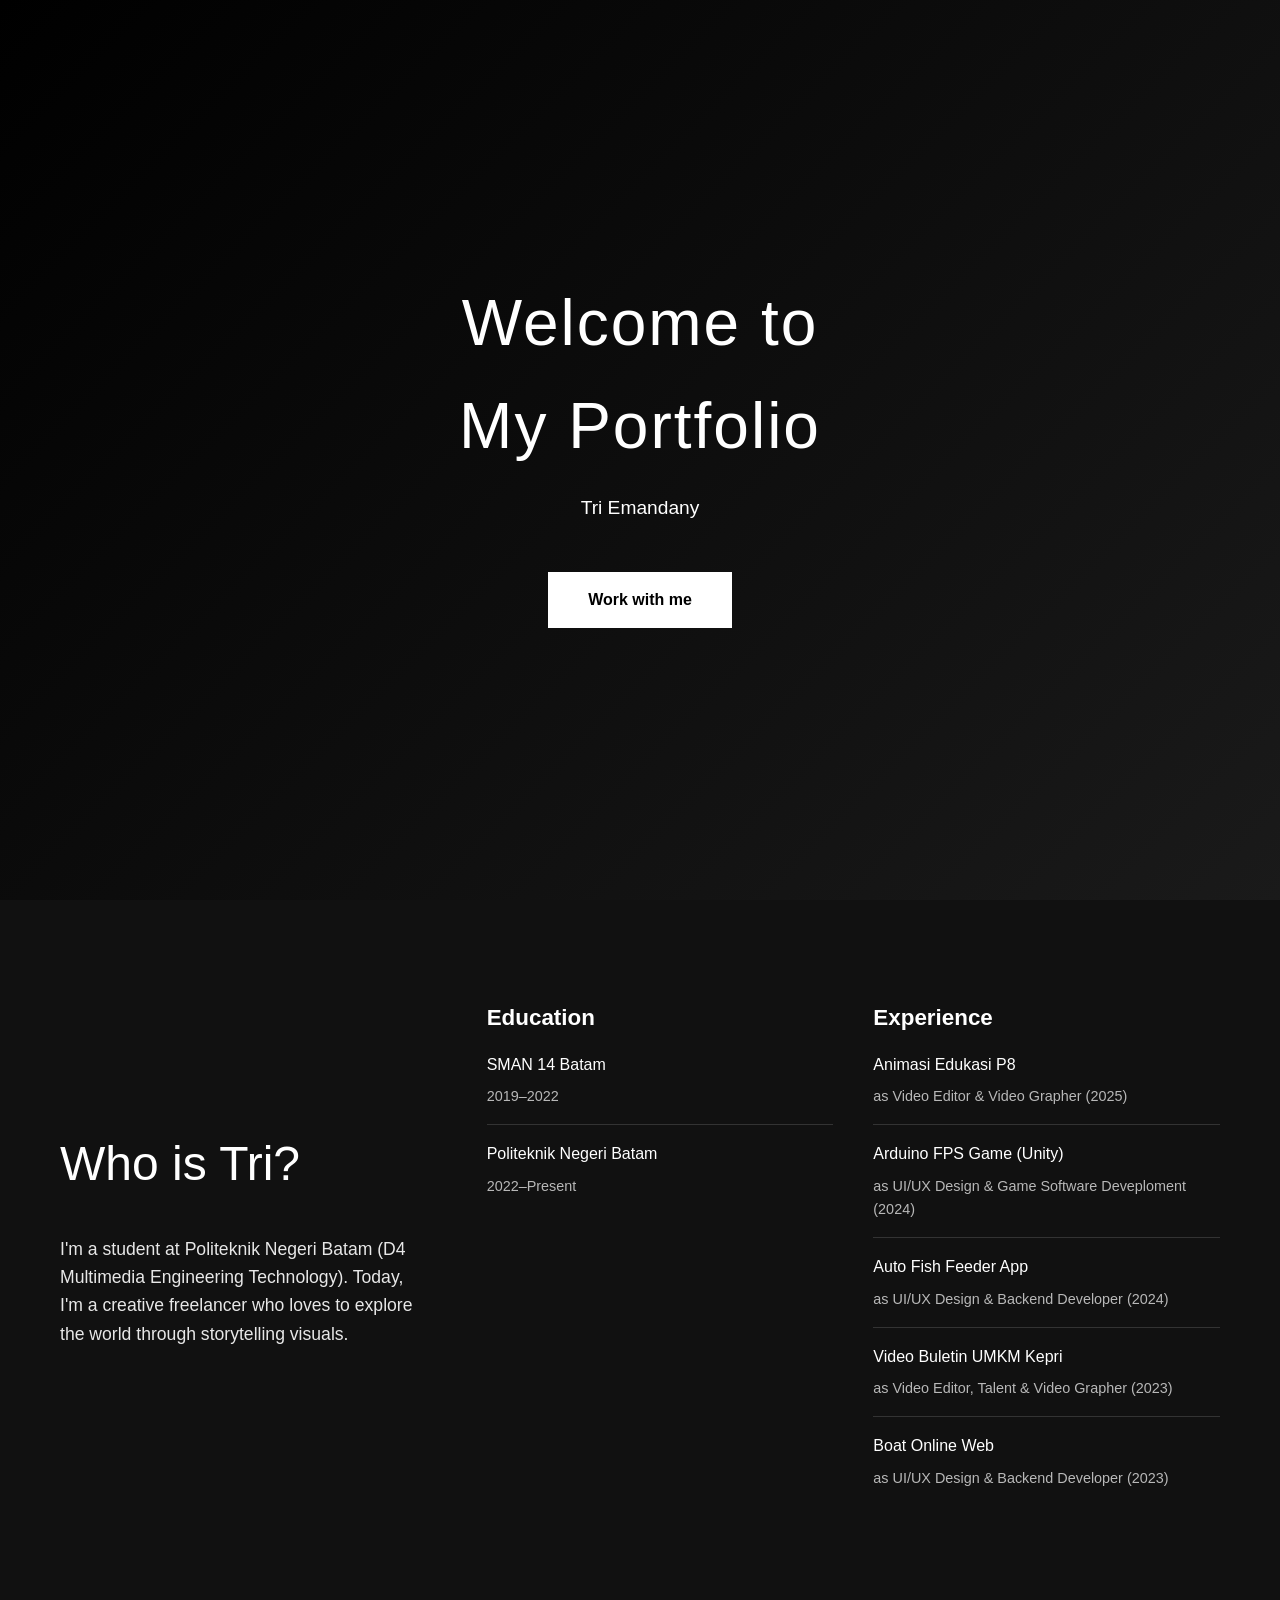
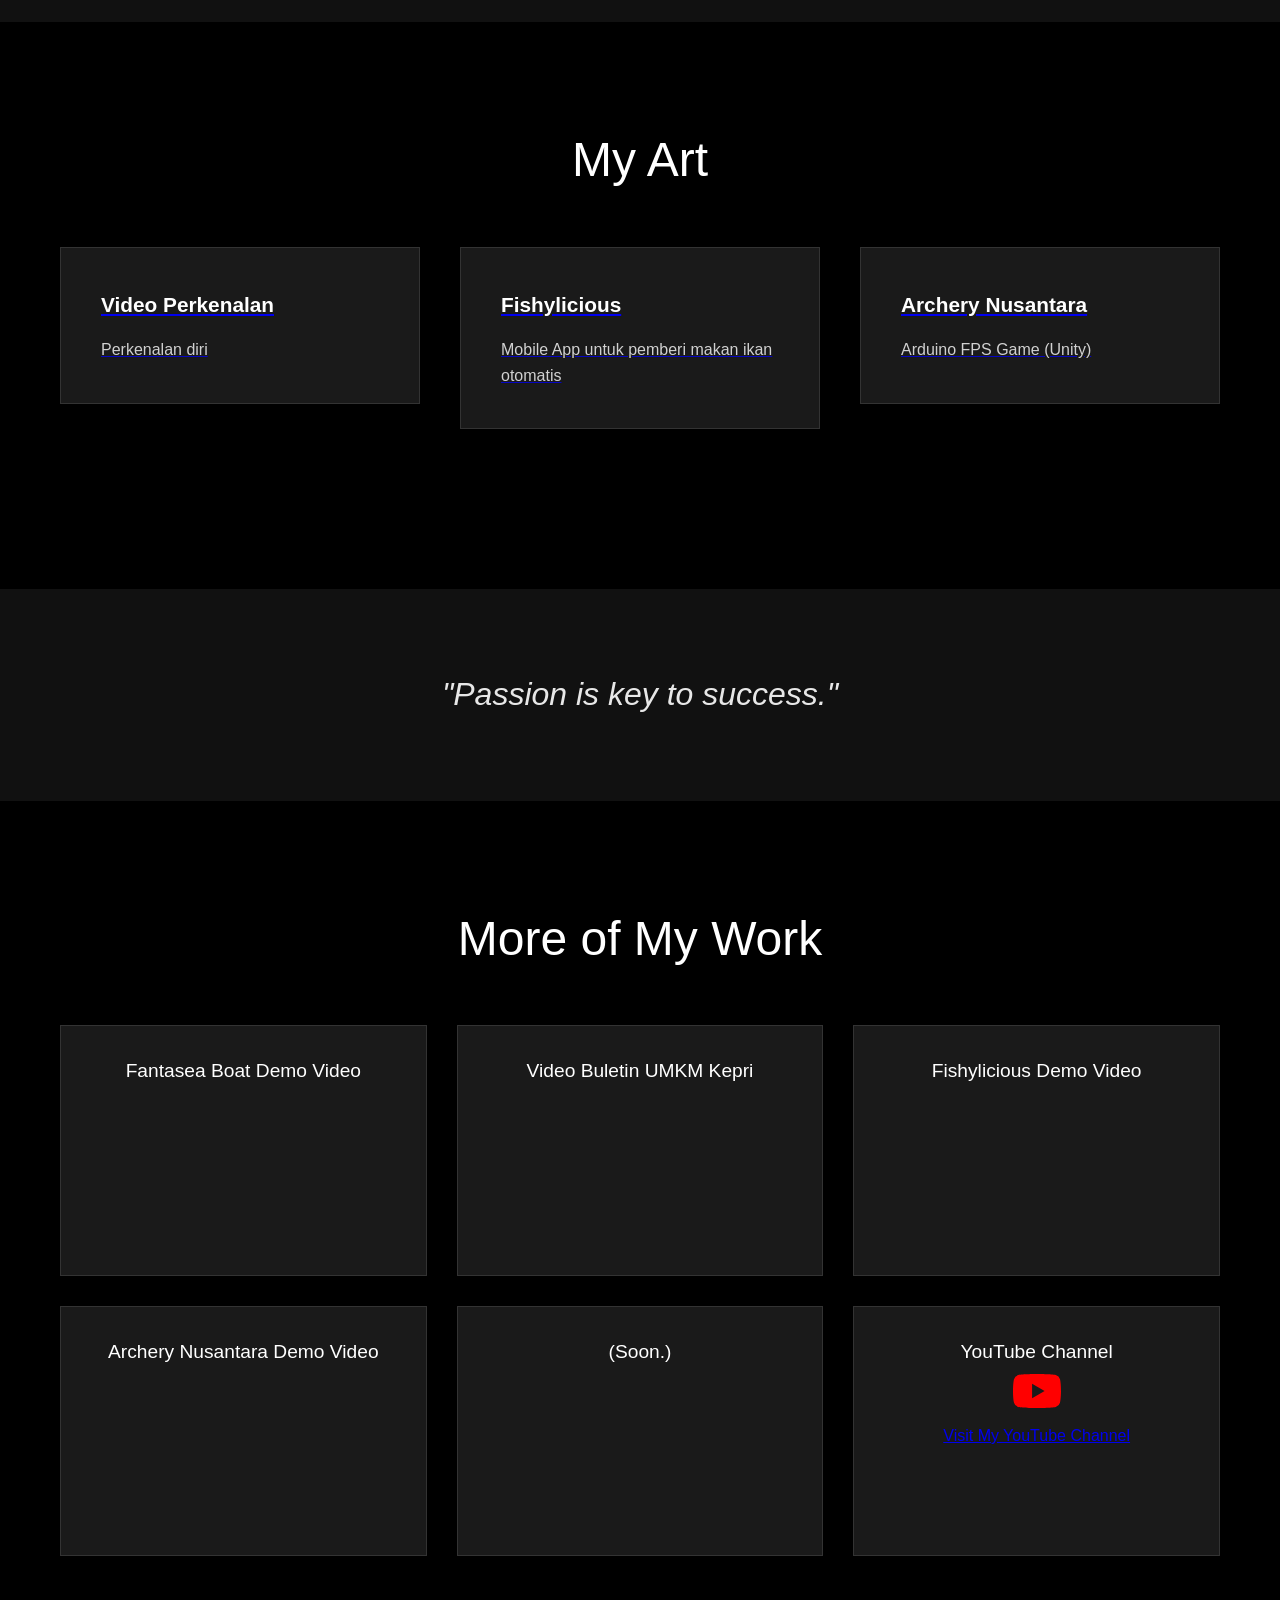
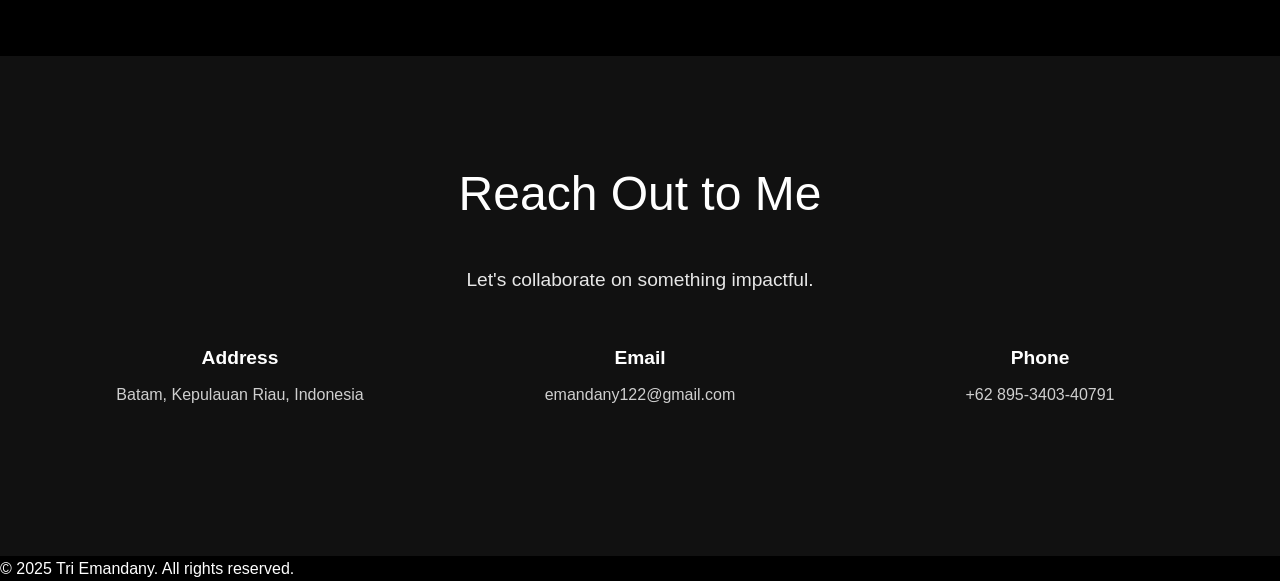
==== index.html @ 29fcbd59 "Add files via upload" ====
<!DOCTYPE html>
<html lang="en">
  <head>
    <meta charset="UTF-8" />
    <meta name="viewport" content="width=device-width, initial-scale=1.0" />
    <title>Tri Emandany - Portfolio</title>
    <link
      href="https://fonts.googleapis.com/css2?family=Playfair+Display:wght@600&family=Inter&display=swap"
      rel="stylesheet"
    />
    <link rel="stylesheet" href="style.css" />
  </head>
  <body>
    <!-- Hero Section -->
    <section class="hero">
      <div class="container">
        <div class="hero-content">
          <h1>Welcome to<br />My Portfolio</h1>
          <p>Tri Emandany</p>
          <a href="#contact" class="cta-button">Work with me</a>
        </div>
      </div>
    </section>

    <!-- About Section -->
    <section class="about" id="about">
      <div class="container">
        <div class="about-grid">
          <div class="about-content">
            <h2>Who is Tri?</h2>
            <p>
              I'm a student at Politeknik Negeri Batam (D4 Multimedia Engineering Technology). Today, I'm a
              creative freelancer who loves to explore the world through
              storytelling visuals.
            </p>
          </div>
          <div class="credentials">
            <div class="credential-section">
              <h3>Education</h3>
              <div class="credential-item">
                <h4>SMAN 14 Batam</h4>
                <p>2019–2022</p>
              </div>
              <div class="credential-item">
                <h4>Politeknik Negeri Batam</h4>
                <p>2022–Present</p>
              </div>
            </div>
            <div class="credential-section">
              <h3>Experience</h3>
              <div class="credential-item">
                <h4>Animasi Edukasi P8</h4>
                <p>as Video Editor & Video Grapher (2025)</p>
              </div>
              <div class="credential-item">
                <h4>Arduino FPS Game (Unity)</h4>
                <p>as UI/UX Design & Game Software Deveploment (2024)</p>
              </div>
              <div class="credential-item">
                <h4>Auto Fish Feeder App</h4>
                <p>as UI/UX Design & Backend Developer (2024)</p>
              </div>
              <div class="credential-item">
                <h4>Video Buletin UMKM Kepri</h4>
                <p>as Video Editor, Talent & Video Grapher (2023)</p>
              </div>
              <div class="credential-item">
                <h4>Boat Online Web</h4>
                <p>as UI/UX Design & Backend Developer (2023)</p>
              </div>
            </div>
          </div>
        </div>
      </div>
    </section>

    <!-- Portfolio Section -->
    <section class="portfolio" id="portfolio">
      <div class="container">
        <h2>My Art</h2>
        <div class="portfolio-grid">
          <a
            href="https://youtu.be/uFypJOqU9jA?si=KQD0NqEkUewMCxUo"
            target="_blank"
          >
            <div class="portfolio-item">
              <h3>Video Perkenalan</h3>
              <p>Perkenalan diri</p>
            </div>
          </a>
          <a href="https://github.com/Triemandany/Fishylicious" target="_blank">
            <div class="portfolio-item">
              <h3>Fishylicious</h3>
              <p>Mobile App untuk pemberi makan ikan otomatis</p>
            </div>
          </a>
          <a href="https://drive.google.com/file/d/1fizt0NeBrLa4sAKKvZLDvQi5l5RHDKcT/view?usp=sharing" target="_blank">
            <div class="portfolio-item">
              <h3>Archery Nusantara</h3>
              <p>Arduino FPS Game (Unity)</p>
            </div>
          </a>
        </div>
      </div>
    </section>

    <!-- Quote Section -->
    <section class="quote">
      <div class="container">
        <blockquote>"Passion is key to success."</blockquote>
      </div>
    </section>

<!-- More Work Section -->
<section class="more-work">
  <div class="container">
    <h2>More of My Work</h2>
    <div class="work-grid">
      <div class="work-item">
        <h3>Fantasea Boat Demo Video</h3>
        <iframe 
          width="100%" 
          height="100%" 
         src="https://www.youtube.com/embed/k_bJzupzD6c?si=AQyi9cW4wZyEAKHh" 
          title="YouTube video player" 
          frameborder="0" 
          allow="accelerometer; autoplay; clipboard-write; encrypted-media; gyroscope; picture-in-picture; web-share" 
          referrerpolicy="strict-origin-when-cross-origin" 
          allowfullscreen
        ></iframe>
      </div>
      <div class="work-item">
        <h3>Video Buletin UMKM Kepri</h3>
        <iframe 
          width="100%" 
          height="100%" 
          src="https://www.youtube.com/embed/TathXcOauAk?si=1wcVV07IHFRYXoAE" 
          title="YouTube video player" 
          frameborder="0" 
          allow="accelerometer; autoplay; clipboard-write; encrypted-media; gyroscope; picture-in-picture; web-share" 
          referrerpolicy="strict-origin-when-cross-origin" 
          allowfullscreen
        ></iframe>
      </div>
      <div class="work-item">
        <h3>Fishylicious Demo Video</h3>
        <iframe 
          width="100%" 
          height="100%" 
          src="https://www.youtube.com/embed/oECU3alRtOg?si=Rt0xaWoTLwxW-kjs" 
          title="YouTube video player" 
          frameborder="0" 
          allow="accelerometer; autoplay; clipboard-write; encrypted-media; gyroscope; picture-in-picture; web-share" 
          referrerpolicy="strict-origin-when-cross-origin" 
          allowfullscreen
          ></iframe>
        </div>
      <div class="work-item">
        <h3>Archery Nusantara Demo Video</h3>
        <iframe 
          width="100%" 
          height="100%" 
          src="https://www.youtube.com/embed/0M5-ScNsPf0?si=ewLCj--YAZ8O3ira" 
          title="YouTube video player" 
          frameborder="0" 
          allow="accelerometer; autoplay; clipboard-write; encrypted-media; gyroscope; picture-in-picture; web-share" 
          referrerpolicy="strict-origin-when-cross-origin" 
          allowfullscreen
        ></iframe>
      </div>
      <div class="work-item">
        <h3> (Soon.)</h3>
      </div>
      <div class="work-item">
        <h3>YouTube Channel</h3>
        <a href="https://www.youtube.com/@triemandany" target="_blank" rel="noopener noreferrer">
          <svg width="48" height="48" viewBox="0 0 24 24" fill="none" xmlns="http://www.w3.org/2000/svg">
            <path d="M23.498 6.186a3.016 3.016 0 0 0-2.122-2.136C19.505 3.545 12 3.545 12 3.545s-7.505 0-9.377.505A3.017 3.017 0 0 0 .502 6.186C0 8.07 0 12 0 12s0 3.93.502 5.814a3.016 3.016 0 0 0 2.122 2.136c1.871.505 9.376.505 9.376.505s7.505 0 9.377-.505a3.015 3.015 0 0 0 2.122-2.136C24 15.93 24 12 24 12s0-3.93-.502-5.814zM9.545 15.568V8.432L15.818 12l-6.273 3.568z" fill="#FF0000"/>
          </svg>
          <p>Visit My YouTube Channel</p>
        </a>
      </div>
    </div>
  </div>
</section>

    <!-- Contact Section -->
    <section class="contact" id="contact">
      <div class="container">
        <div class="contact-content">
          <h2>Reach Out to Me</h2>
          <p>Let's collaborate on something impactful.</p>
          <div class="contact-info">
            <div class="contact-item">
              <h3>Address</h3>
              <p>Batam, Kepulauan Riau, Indonesia</p>
            </div>
            <div class="contact-item">
              <h3>Email</h3>
              <p>emandany122@gmail.com</p>
            </div>
            <div class="contact-item">
              <h3>Phone</h3>
              <p>+62 895-3403-40791</p>
            </div>
          </div>
        </div>
      </div>
    </section>

    <footer>
      <p>&copy; 2025 Tri Emandany. All rights reserved.</p>
    </footer>
  </body>
</html>
---- style.css ----
* {
  margin: 0;
  padding: 0;
  box-sizing: border-box;
}

body {
  font-family: "Arial", sans-serif;
  background-color: #000;
  color: #fff;
  line-height: 1.6;
  overflow-x: hidden;
}

.container {
  max-width: 1200px;
  margin: 0 auto;
  padding: 0 20px;
}

/* Hero Section */
.hero {
  min-height: 100vh;
  display: flex;
  align-items: center;
  justify-content: center;
  text-align: center;
  position: relative;
  background: linear-gradient(135deg, #000 0%, #1a1a1a 100%);
}

.hero-content h1 {
  font-size: 4rem;
  font-weight: 300;
  margin-bottom: 1rem;
  letter-spacing: 2px;
  animation: fadeInUp 1s ease-out;
}

.hero-content h2 {
  font-size: 2.5rem;
  font-weight: 700;
  margin-bottom: 2rem;
  animation: fadeInUp 1s ease-out 0.2s both;
}

.hero-content p {
  font-size: 1.2rem;
  margin-bottom: 1rem;
  opacity: 0.8;
  animation: fadeInUp 1s ease-out 0.4s both;
}

.cta-button {
  display: inline-block;
  padding: 15px 40px;
  background-color: #fff;
  color: #000;
  text-decoration: none;
  font-weight: bold;
  margin-top: 2rem;
  transition: all 0.3s ease;
  animation: fadeInUp 1s ease-out 0.6s both;
}

.cta-button:hover {
  background-color: #f0f0f0;
  transform: translateY(-2px);
  box-shadow: 0 10px 20px rgba(255, 255, 255, 0.1);
}

/* About Section */
.about {
  padding: 100px 0;
  background-color: #111;
}

.about-grid {
  display: grid;
  grid-template-columns: 1fr 2fr;
  gap: 60px;
  align-items: center;
}

.about-content h2 {
  font-size: 3rem;
  margin-bottom: 2rem;
  font-weight: 300;
}

.about-content p {
  font-size: 1.1rem;
  opacity: 0.9;
  margin-bottom: 3rem;
}

.credentials {
  display: grid;
  grid-template-columns: 1fr 1fr;
  gap: 40px;
}

.credential-section h3 {
  font-size: 1.4rem;
  margin-bottom: 1rem;
  color: #fff;
  font-weight: 600;
}

.credential-item {
  margin-bottom: 1rem;
  padding-bottom: 1rem;
  border-bottom: 1px solid #333;
}

.credential-item:last-child {
  border-bottom: none;
}

.credential-item h4 {
  font-size: 1rem;
  margin-bottom: 0.5rem;
  font-weight: 500;
}

.credential-item p {
  font-size: 0.9rem;
  opacity: 0.7;
}

/* Portfolio Section */
.portfolio {
  padding: 100px 0;
  background-color: #000;
}

.portfolio h2 {
  font-size: 3rem;
  text-align: center;
  margin-bottom: 3rem;
  font-weight: 300;
}

.portfolio-grid {
  display: grid;
  grid-template-columns: repeat(auto-fit, minmax(350px, 1fr));
  gap: 40px;
  margin-bottom: 60px;
}

.portfolio-item {
  background-color: #1a1a1a;
  padding: 40px;
  transition: all 0.3s ease;
  color: white;
  border: 1px solid #333;
}

.portfolio-item:hover {
  transform: translateY(-10px);
  color: rgba(0, 174, 255, 0.363);
  background-color: #222;
  border-color: #555;
}

.portfolio-item h3 {
  font-size: 1.3rem;
  margin-bottom: 1rem;
  font-weight: 600;
}

.portfolio-item p {
  opacity: 0.8;
  line-height: 1.6;
}

/* Quote Section */
.quote {
  padding: 80px 0;
  background-color: #111;
  text-align: center;
}

.quote blockquote {
  font-size: 2rem;
  font-style: italic;
  font-weight: 300;
  opacity: 0.9;
}

/* More Work Section */
.more-work {
  padding: 100px 0;
  background-color: #000;
}

.more-work h2 {
  font-size: 3rem;
  text-align: center;
  margin-bottom: 3rem;
  font-weight: 300;
}

.work-grid {
  display: grid;
  grid-template-columns: repeat(auto-fit, minmax(300px, 1fr));
  gap: 30px;
}

.work-item {
  background-color: #1a1a1a;
  padding: 30px;
  text-align: center;
  transition: all 0.3s ease;
  border: 1px solid #333;
}

.work-item:hover {
  transform: translateY(-5px);
  background-color: #222;
}

.work-item h3 {
  font-size: 1.2rem;
  font-weight: 500;
}

/* Contact Section */
.contact {
  padding: 100px 0;
  background-color: #111;
}

.contact-content {
  text-align: center;
}

.contact h2 {
  font-size: 3rem;
  margin-bottom: 2rem;
  font-weight: 300;
}

.contact p {
  font-size: 1.2rem;
  margin-bottom: 3rem;
  opacity: 0.9;
}

.contact-info {
  display: grid;
  grid-template-columns: repeat(auto-fit, minmax(250px, 1fr));
  gap: 40px;
  margin-top: 3rem;
}

.contact-item h3 {
  font-size: 1.2rem;
  margin-bottom: 0.5rem;
  font-weight: 600;
}

.contact-item p {
  opacity: 0.8;
  font-size: 1rem;
}

/* Animations */
@keyframes fadeInUp {
  from {
    opacity: 0;
    transform: translateY(30px);
  }
  to {
    opacity: 1;
    transform: translateY(0);
  }
}

/* Responsive Design */
@media (max-width: 768px) {
  .hero-content h1 {
    font-size: 2.5rem;
  }

  .hero-content h2 {
    font-size: 1.8rem;
  }

  .about-grid {
    grid-template-columns: 1fr;
    gap: 40px;
  }

  .credentials {
    grid-template-columns: 1fr;
  }

  .about-content h2,
  .portfolio h2,
  .more-work h2,
  .contact h2 {
    font-size: 2rem;
  }

  .quote blockquote {
    font-size: 1.5rem;
  }
}

/* Smooth scrolling */
html {
  scroll-behavior: smooth;
}

/* Custom scrollbar */
::-webkit-scrollbar {
  width: 8px;
}

::-webkit-scrollbar-track {
  background: #000;
}

::-webkit-scrollbar-thumb {
  background: #333;
  border-radius: 4px;
}

::-webkit-scrollbar-thumb:hover {
  background: #555;
}
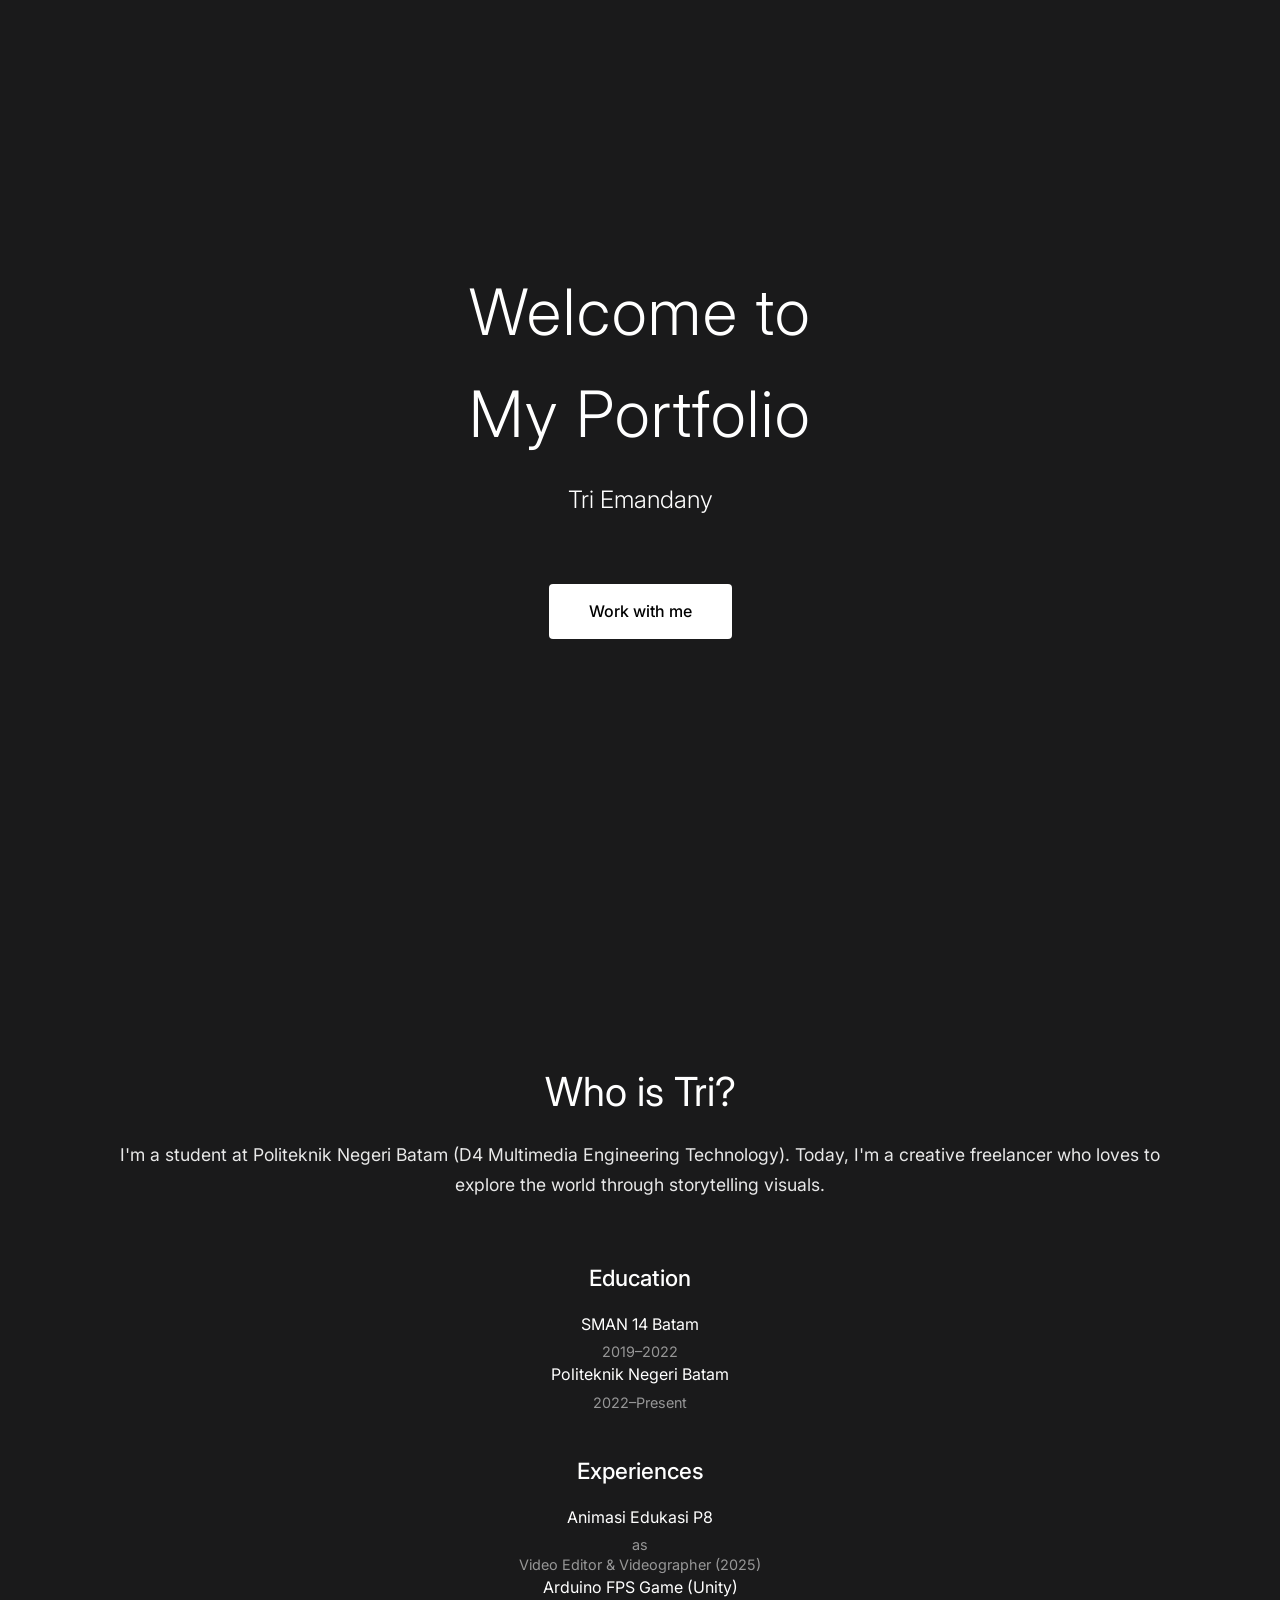
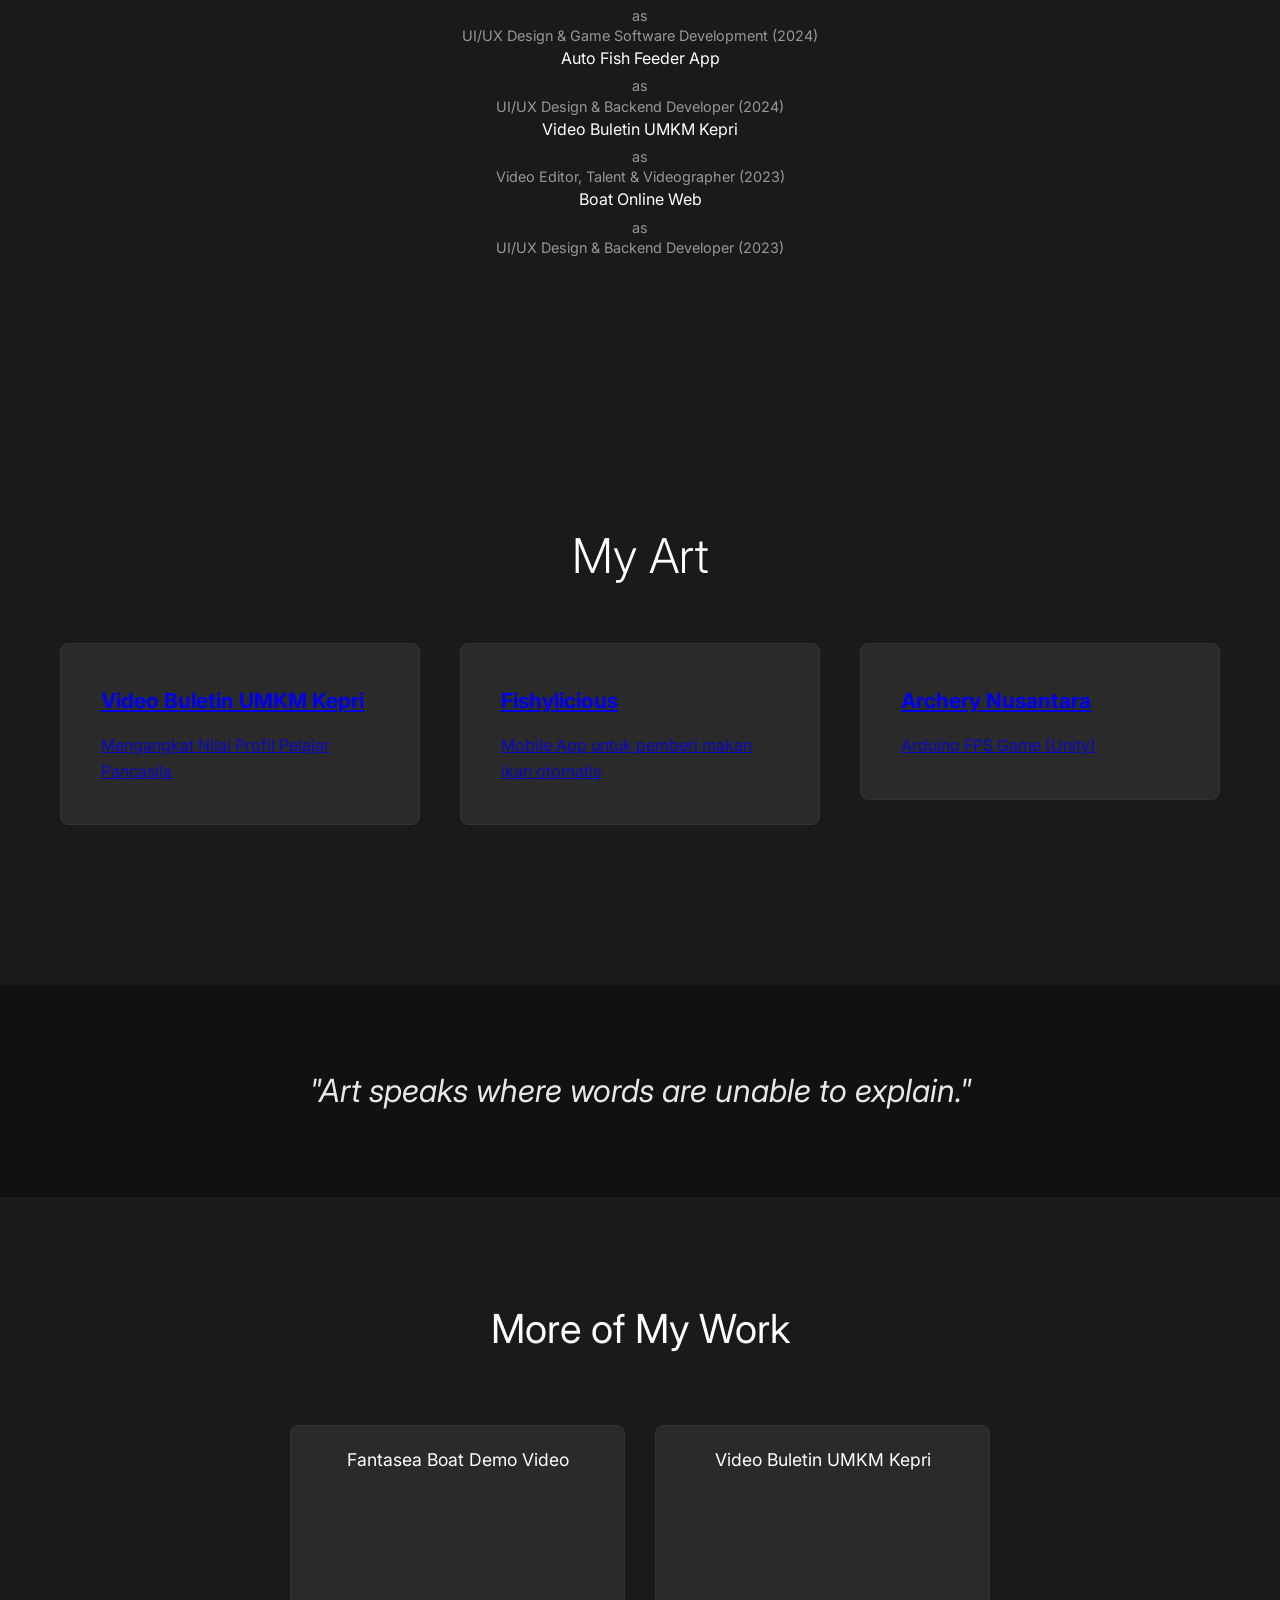
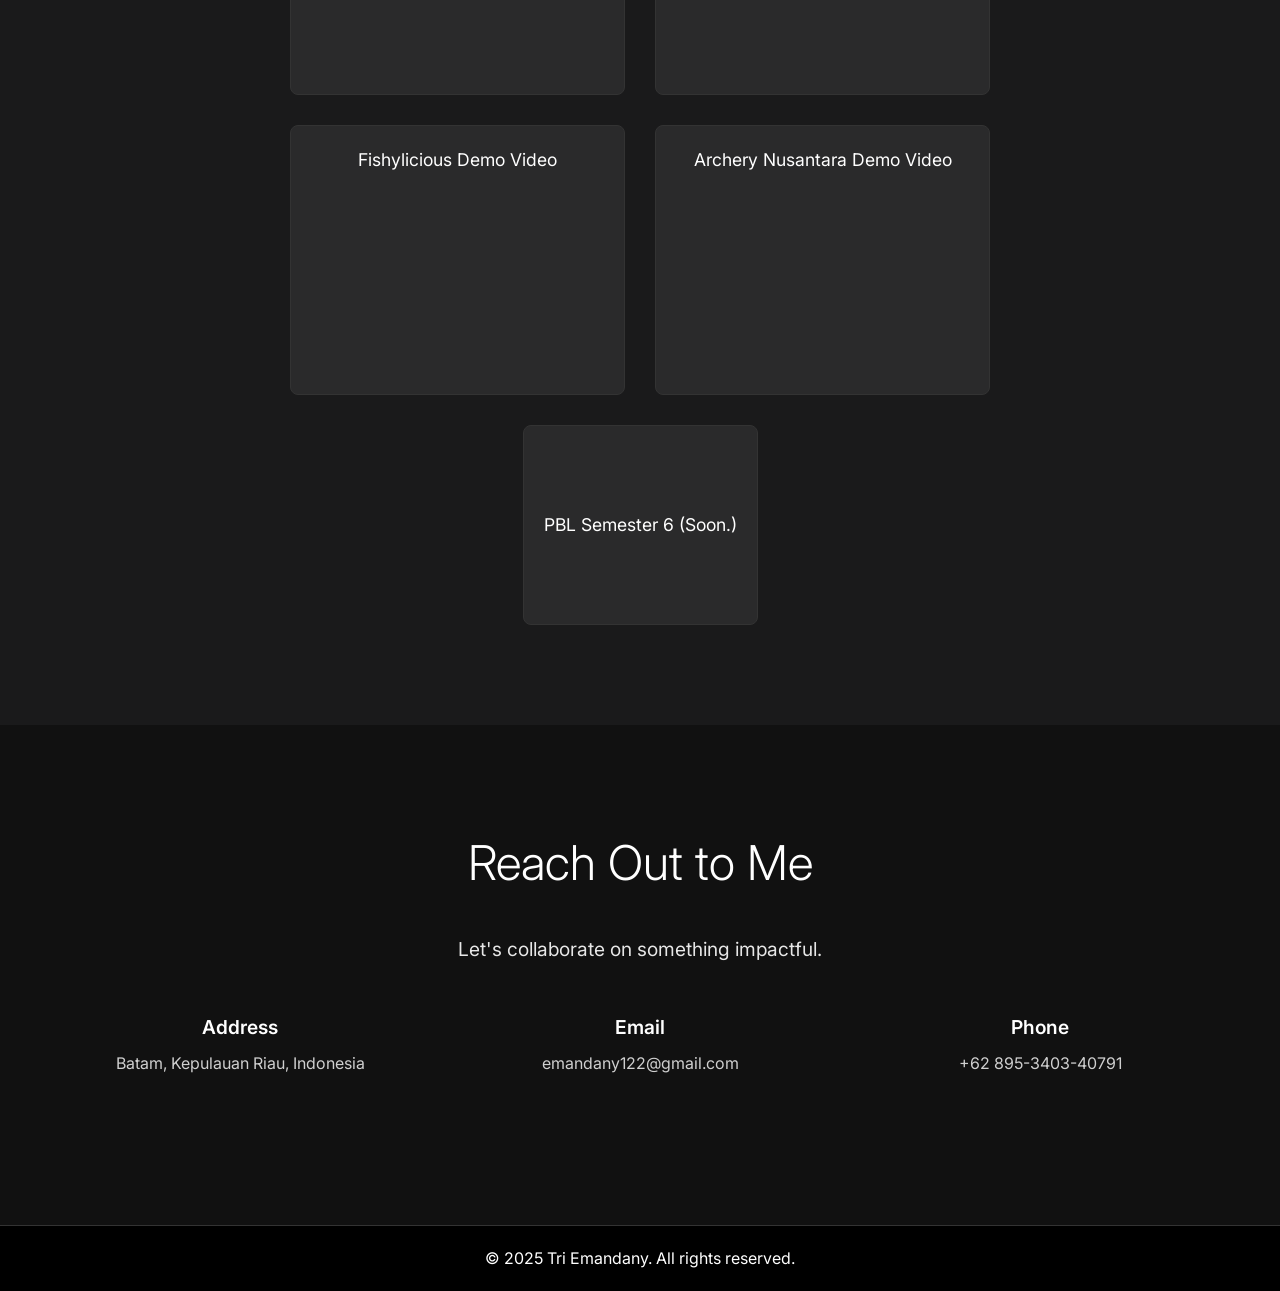
==== commit 72c0e760: "Update index.html" ====
--- a/index.html
+++ b/index.html
@@ -3,9 +3,9 @@
   <head>
     <meta charset="UTF-8" />
     <meta name="viewport" content="width=device-width, initial-scale=1.0" />
-    <title>Tri Emandany - Portfolio</title>
+    <title>Tri Emandany - Video Editing Portfolio</title>
     <link
-      href="https://fonts.googleapis.com/css2?family=Playfair+Display:wght@600&family=Inter&display=swap"
+      href="https://fonts.googleapis.com/css2?family=Playfair+Display:wght@600&family=Inter:wght@300;400;500;600&display=swap"
       rel="stylesheet"
     />
     <link rel="stylesheet" href="style.css" />
@@ -25,13 +25,13 @@
     <!-- About Section -->
     <section class="about" id="about">
       <div class="container">
-        <div class="about-grid">
+        <div class="about-box">
           <div class="about-content">
             <h2>Who is Tri?</h2>
             <p>
-              I'm a student at Politeknik Negeri Batam (D4 Multimedia Engineering Technology). Today, I'm a
-              creative freelancer who loves to explore the world through
-              storytelling visuals.
+              I'm a student at Politeknik Negeri Batam (D4 Multimedia
+              Engineering Technology). Today, I'm a creative freelancer who
+              loves to explore the world through storytelling visuals.
             </p>
           </div>
           <div class="credentials">
@@ -47,26 +47,31 @@
               </div>
             </div>
             <div class="credential-section">
-              <h3>Experience</h3>
+              <h3>Experiences</h3>
               <div class="credential-item">
                 <h4>Animasi Edukasi P8</h4>
-                <p>as Video Editor & Video Grapher (2025)</p>
+                <p>as</p>
+                <p>Video Editor & Videographer (2025)</p>
               </div>
               <div class="credential-item">
                 <h4>Arduino FPS Game (Unity)</h4>
-                <p>as UI/UX Design & Game Software Deveploment (2024)</p>
+                <p>as</p>
+                <p>UI/UX Design & Game Software Development (2024)</p>
               </div>
               <div class="credential-item">
                 <h4>Auto Fish Feeder App</h4>
-                <p>as UI/UX Design & Backend Developer (2024)</p>
+                <p>as</p>
+                <p>UI/UX Design & Backend Developer (2024)</p>
               </div>
               <div class="credential-item">
                 <h4>Video Buletin UMKM Kepri</h4>
-                <p>as Video Editor, Talent & Video Grapher (2023)</p>
+                <p>as</p>
+                <p>Video Editor, Talent & Videographer (2023)</p>
               </div>
               <div class="credential-item">
                 <h4>Boat Online Web</h4>
-                <p>as UI/UX Design & Backend Developer (2023)</p>
+                <p>as</p>
+                <p>UI/UX Design & Backend Developer (2023)</p>
               </div>
             </div>
           </div>
@@ -79,13 +84,10 @@
       <div class="container">
         <h2>My Art</h2>
         <div class="portfolio-grid">
-          <a
-            href="https://youtu.be/uFypJOqU9jA?si=KQD0NqEkUewMCxUo"
-            target="_blank"
-          >
+          <a href="https://youtu.be/uFypJOqU9jA?si=KQD0NqEkUewMCxUo" target="_blank">
             <div class="portfolio-item">
-              <h3>Video Perkenalan</h3>
-              <p>Perkenalan diri</p>
+              <h3>Video Buletin UMKM Kepri</h3>
+              <p>Mengangkat Nilai Profil Pelajar Pancasila</p>
             </div>
           </a>
           <a href="https://github.com/Triemandany/Fishylicious" target="_blank">
@@ -107,82 +109,38 @@
     <!-- Quote Section -->
     <section class="quote">
       <div class="container">
-        <blockquote>"Passion is key to success."</blockquote>
+        <blockquote>"Art speaks where words are unable to explain."</blockquote>
       </div>
     </section>
 
-<!-- More Work Section -->
-<section class="more-work">
-  <div class="container">
-    <h2>More of My Work</h2>
-    <div class="work-grid">
-      <div class="work-item">
-        <h3>Fantasea Boat Demo Video</h3>
-        <iframe 
-          width="100%" 
-          height="100%" 
-         src="https://www.youtube.com/embed/k_bJzupzD6c?si=AQyi9cW4wZyEAKHh" 
-          title="YouTube video player" 
-          frameborder="0" 
-          allow="accelerometer; autoplay; clipboard-write; encrypted-media; gyroscope; picture-in-picture; web-share" 
-          referrerpolicy="strict-origin-when-cross-origin" 
-          allowfullscreen
-        ></iframe>
+    <!-- More Work Section -->
+    <section class="more-work">
+      <div class="container">
+        <h2>More of My Work</h2>
+        <div class="work-grid">
+          <div class="work-item">
+            <h3>Fantasea Boat Demo Video</h3>
+            <iframe src="https://www.youtube.com/embed/k_bJzupzD6c?si=AQyi9cW4wZyEAKHh" title="YouTube video player" allowfullscreen></iframe>
+          </div>
+          <div class="work-item">
+            <h3>Video Buletin UMKM Kepri</h3>
+            <iframe src="https://www.youtube.com/embed/TathXcOauAk?si=1wcVV07IHFRYXoAE" title="YouTube video player" allowfullscreen></iframe>
+          </div>
+          <div class="work-item">
+            <h3>Fishylicious Demo Video</h3>
+            <iframe src="https://www.youtube.com/embed/oECU3alRtOg?si=Rt0xaWoTLwxW-kjs" title="YouTube video player" allowfullscreen></iframe>
+          </div>
+          <div class="work-item">
+            <h3>Archery Nusantara Demo Video</h3>
+            <iframe src="https://www.youtube.com/embed/0M5-ScNsPf0?si=ewLCj--YAZ8O3ira" title="YouTube video player" allowfullscreen></iframe>
+          </div>
+          <!-- Added class center-soon -->
+          <div class="work-item center-soon">
+            <h3>PBL Semester 6 (Soon.)</h3>
+          </div>
+        </div>
       </div>
-      <div class="work-item">
-        <h3>Video Buletin UMKM Kepri</h3>
-        <iframe 
-          width="100%" 
-          height="100%" 
-          src="https://www.youtube.com/embed/TathXcOauAk?si=1wcVV07IHFRYXoAE" 
-          title="YouTube video player" 
-          frameborder="0" 
-          allow="accelerometer; autoplay; clipboard-write; encrypted-media; gyroscope; picture-in-picture; web-share" 
-          referrerpolicy="strict-origin-when-cross-origin" 
-          allowfullscreen
-        ></iframe>
-      </div>
-      <div class="work-item">
-        <h3>Fishylicious Demo Video</h3>
-        <iframe 
-          width="100%" 
-          height="100%" 
-          src="https://www.youtube.com/embed/oECU3alRtOg?si=Rt0xaWoTLwxW-kjs" 
-          title="YouTube video player" 
-          frameborder="0" 
-          allow="accelerometer; autoplay; clipboard-write; encrypted-media; gyroscope; picture-in-picture; web-share" 
-          referrerpolicy="strict-origin-when-cross-origin" 
-          allowfullscreen
-          ></iframe>
-        </div>
-      <div class="work-item">
-        <h3>Archery Nusantara Demo Video</h3>
-        <iframe 
-          width="100%" 
-          height="100%" 
-          src="https://www.youtube.com/embed/0M5-ScNsPf0?si=ewLCj--YAZ8O3ira" 
-          title="YouTube video player" 
-          frameborder="0" 
-          allow="accelerometer; autoplay; clipboard-write; encrypted-media; gyroscope; picture-in-picture; web-share" 
-          referrerpolicy="strict-origin-when-cross-origin" 
-          allowfullscreen
-        ></iframe>
-      </div>
-      <div class="work-item">
-        <h3> (Soon.)</h3>
-      </div>
-      <div class="work-item">
-        <h3>YouTube Channel</h3>
-        <a href="https://www.youtube.com/@triemandany" target="_blank" rel="noopener noreferrer">
-          <svg width="48" height="48" viewBox="0 0 24 24" fill="none" xmlns="http://www.w3.org/2000/svg">
-            <path d="M23.498 6.186a3.016 3.016 0 0 0-2.122-2.136C19.505 3.545 12 3.545 12 3.545s-7.505 0-9.377.505A3.017 3.017 0 0 0 .502 6.186C0 8.07 0 12 0 12s0 3.93.502 5.814a3.016 3.016 0 0 0 2.122 2.136c1.871.505 9.376.505 9.376.505s7.505 0 9.377-.505a3.015 3.015 0 0 0 2.122-2.136C24 15.93 24 12 24 12s0-3.93-.502-5.814zM9.545 15.568V8.432L15.818 12l-6.273 3.568z" fill="#FF0000"/>
-          </svg>
-          <p>Visit My YouTube Channel</p>
-        </a>
-      </div>
-    </div>
-  </div>
-</section>
+    </section>
 
     <!-- Contact Section -->
     <section class="contact" id="contact">
--- a/style.css
+++ b/style.css
@@ -1,12 +1,14 @@
+/* Global Reset */
 * {
   margin: 0;
   padding: 0;
   box-sizing: border-box;
 }
 
+/* Base Styles */
 body {
-  font-family: "Arial", sans-serif;
-  background-color: #000;
+  font-family: "Inter", sans-serif;
+  background-color: #1a1a1b;
   color: #fff;
   line-height: 1.6;
   overflow-x: hidden;
@@ -26,9 +28,8 @@
   justify-content: center;
   text-align: center;
   position: relative;
-  background: linear-gradient(135deg, #000 0%, #1a1a1a 100%);
-}
-
+  background: #1a1a1b;
+}
 .hero-content h1 {
   font-size: 4rem;
   font-weight: 300;
@@ -36,33 +37,25 @@
   letter-spacing: 2px;
   animation: fadeInUp 1s ease-out;
 }
-
-.hero-content h2 {
-  font-size: 2.5rem;
-  font-weight: 700;
+.hero-content p {
+  font-size: 1.5rem;
   margin-bottom: 2rem;
-  animation: fadeInUp 1s ease-out 0.2s both;
-}
-
-.hero-content p {
-  font-size: 1.2rem;
-  margin-bottom: 1rem;
   opacity: 0.8;
   animation: fadeInUp 1s ease-out 0.4s both;
-}
-
+  font-weight: 300;
+}
 .cta-button {
   display: inline-block;
   padding: 15px 40px;
   background-color: #fff;
   color: #000;
   text-decoration: none;
-  font-weight: bold;
+  font-weight: 500;
   margin-top: 2rem;
   transition: all 0.3s ease;
   animation: fadeInUp 1s ease-out 0.6s both;
-}
-
+  border-radius: 4px;
+}
 .cta-button:hover {
   background-color: #f0f0f0;
   transform: translateY(-2px);
@@ -72,103 +65,88 @@
 /* About Section */
 .about {
   padding: 100px 0;
-  background-color: #111;
-}
-
-.about-grid {
-  display: grid;
-  grid-template-columns: 1fr 2fr;
+  background-color: #1a1a1b;
+}
+.about-box {
+  margin: 0 auto;
+  border-radius: 8px;
+  padding: 60px 40px;
+  display: flex;
+  flex-direction: column;
+  align-items: center;
+  text-align: center;
   gap: 60px;
-  align-items: center;
-}
-
+}
 .about-content h2 {
-  font-size: 3rem;
-  margin-bottom: 2rem;
-  font-weight: 300;
-}
-
+  font-size: 2.5rem;
+  margin-bottom: 1rem;
+  font-weight: 400;
+  color: #fff;
+}
 .about-content p {
   font-size: 1.1rem;
   opacity: 0.9;
-  margin-bottom: 3rem;
-}
-
+  line-height: 1.7;
+}
 .credentials {
-  display: grid;
-  grid-template-columns: 1fr 1fr;
+  display: flex;
+  flex-direction: column;
+  align-items: center;
   gap: 40px;
 }
-
 .credential-section h3 {
   font-size: 1.4rem;
   margin-bottom: 1rem;
   color: #fff;
-  font-weight: 600;
-}
-
-.credential-item {
-  margin-bottom: 1rem;
-  padding-bottom: 1rem;
-  border-bottom: 1px solid #333;
-}
-
-.credential-item:last-child {
-  border-bottom: none;
-}
-
+  font-weight: 500;
+}
 .credential-item h4 {
   font-size: 1rem;
-  margin-bottom: 0.5rem;
-  font-weight: 500;
-}
-
+  margin-bottom: 0.3rem;
+  font-weight: 400;
+  color: #fff;
+}
 .credential-item p {
   font-size: 0.9rem;
   opacity: 0.7;
+  color: #ccc;
+  line-height: 1.4;
 }
 
 /* Portfolio Section */
 .portfolio {
   padding: 100px 0;
-  background-color: #000;
-}
-
+  background-color: #1a1a1b;
+}
 .portfolio h2 {
   font-size: 3rem;
   text-align: center;
   margin-bottom: 3rem;
   font-weight: 300;
 }
-
 .portfolio-grid {
   display: grid;
   grid-template-columns: repeat(auto-fit, minmax(350px, 1fr));
   gap: 40px;
   margin-bottom: 60px;
 }
-
 .portfolio-item {
-  background-color: #1a1a1a;
+  background-color: #2a2a2b;
   padding: 40px;
   transition: all 0.3s ease;
-  color: white;
   border: 1px solid #333;
-}
-
+  border-radius: 8px;
+}
 .portfolio-item:hover {
   transform: translateY(-10px);
-  color: rgba(0, 174, 255, 0.363);
-  background-color: #222;
-  border-color: #555;
-}
-
+  background-color: #333;
+  border-color: #0ea5e9;
+  color: rgba(0, 174, 255, 0.9);
+}
 .portfolio-item h3 {
   font-size: 1.3rem;
   margin-bottom: 1rem;
-  font-weight: 600;
-}
-
+}
 .portfolio-item p {
   opacity: 0.8;
   line-height: 1.6;
@@ -180,49 +158,67 @@
   background-color: #111;
   text-align: center;
 }
-
 .quote blockquote {
   font-size: 2rem;
   font-style: italic;
-  font-weight: 300;
   opacity: 0.9;
 }
 
 /* More Work Section */
 .more-work {
   padding: 100px 0;
-  background-color: #000;
-}
-
+  background-color: #1a1a1b;
+}
 .more-work h2 {
-  font-size: 3rem;
-  text-align: center;
-  margin-bottom: 3rem;
-  font-weight: 300;
-}
-
+  font-size: 2.5rem;
+  text-align: center;
+  margin-bottom: 4rem;
+  font-weight: 400;
+  color: #fff;
+}
 .work-grid {
   display: grid;
-  grid-template-columns: repeat(auto-fit, minmax(300px, 1fr));
+  grid-template-columns: repeat(2, 1fr);
+  grid-auto-rows: minmax(200px, auto);
   gap: 30px;
-}
-
+  max-width: 700px;
+  margin: 0 auto;
+}
 .work-item {
-  background-color: #1a1a1a;
-  padding: 30px;
-  text-align: center;
-  transition: all 0.3s ease;
+  background-color: #2a2a2b;
   border: 1px solid #333;
-}
-
+  border-radius: 8px;
+  overflow: hidden;
+  display: flex;
+  flex-direction: column;
+  justify-content: center;
+  align-items: center;
+  transition: transform 0.3s ease,
+              background 0.3s ease,
+              border-color 0.3s ease;
+}
 .work-item:hover {
   transform: translateY(-5px);
-  background-color: #222;
-}
-
+  background-color: #333;
+  border-color: #0ea5e9;
+}
 .work-item h3 {
-  font-size: 1.2rem;
-  font-weight: 500;
+  font-size: 1.1rem;
+  font-weight: 400;
+  color: #fff;
+  padding: 20px;
+}
+.work-item iframe {
+  width: 100%;
+  height: 200px;
+  border: none;
+}
+
+/* Centering "Soon." item */
+.center-soon {
+  grid-column: 1 / -1;
+  justify-self: center;
+  max-width: 300px;
 }
 
 /* Contact Section */
@@ -230,39 +226,41 @@
   padding: 100px 0;
   background-color: #111;
 }
-
 .contact-content {
   text-align: center;
 }
-
 .contact h2 {
   font-size: 3rem;
   margin-bottom: 2rem;
   font-weight: 300;
 }
-
 .contact p {
   font-size: 1.2rem;
   margin-bottom: 3rem;
   opacity: 0.9;
 }
-
 .contact-info {
   display: grid;
   grid-template-columns: repeat(auto-fit, minmax(250px, 1fr));
   gap: 40px;
   margin-top: 3rem;
 }
-
 .contact-item h3 {
   font-size: 1.2rem;
   margin-bottom: 0.5rem;
   font-weight: 600;
 }
-
 .contact-item p {
   opacity: 0.8;
   font-size: 1rem;
+}
+
+/* Footer */
+footer {
+  background-color: #000;
+  padding: 20px 0;
+  text-align: center;
+  border-top: 1px solid #333;
 }
 
 /* Animations */
@@ -277,34 +275,33 @@
   }
 }
 
-/* Responsive Design */
+/* Responsive */
 @media (max-width: 768px) {
   .hero-content h1 {
     font-size: 2.5rem;
   }
-
-  .hero-content h2 {
-    font-size: 1.8rem;
-  }
-
-  .about-grid {
-    grid-template-columns: 1fr;
-    gap: 40px;
-  }
-
+  .hero-content p {
+    font-size: 1.2rem;
+  }
+  .about-box {
+    padding: 40px 20px;
+  }
   .credentials {
-    grid-template-columns: 1fr;
-  }
-
+    align-items: center;
+  }
   .about-content h2,
   .portfolio h2,
   .more-work h2,
   .contact h2 {
     font-size: 2rem;
   }
-
   .quote blockquote {
     font-size: 1.5rem;
+  }
+  .work-grid {
+    grid-template-columns: 1fr;
+    grid-auto-rows: auto;
+    max-width: 400px;
   }
 }
 
@@ -313,20 +310,17 @@
   scroll-behavior: smooth;
 }
 
-/* Custom scrollbar */
+/* Custom Scrollbar */
 ::-webkit-scrollbar {
   width: 8px;
 }
-
 ::-webkit-scrollbar-track {
-  background: #000;
-}
-
+  background: #1a1a1b;
+}
 ::-webkit-scrollbar-thumb {
   background: #333;
   border-radius: 4px;
 }
-
 ::-webkit-scrollbar-thumb:hover {
   background: #555;
 }
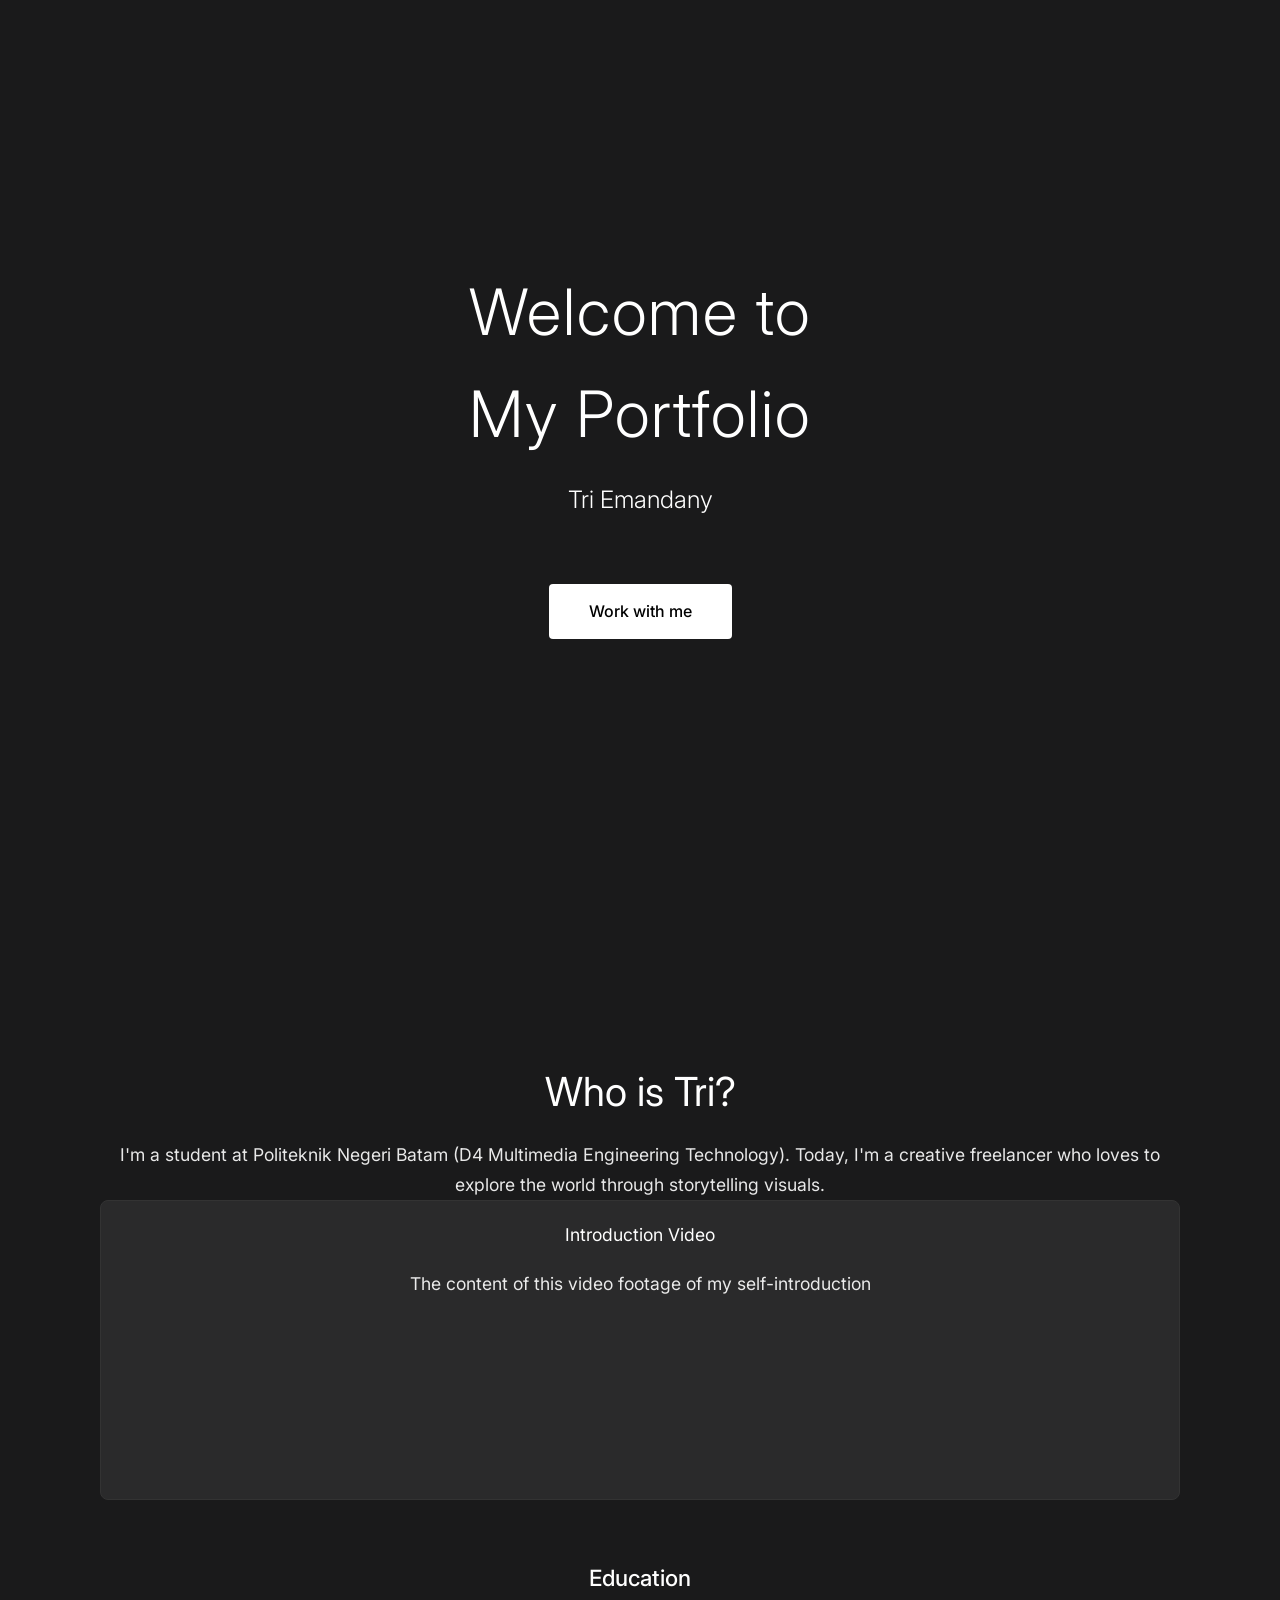
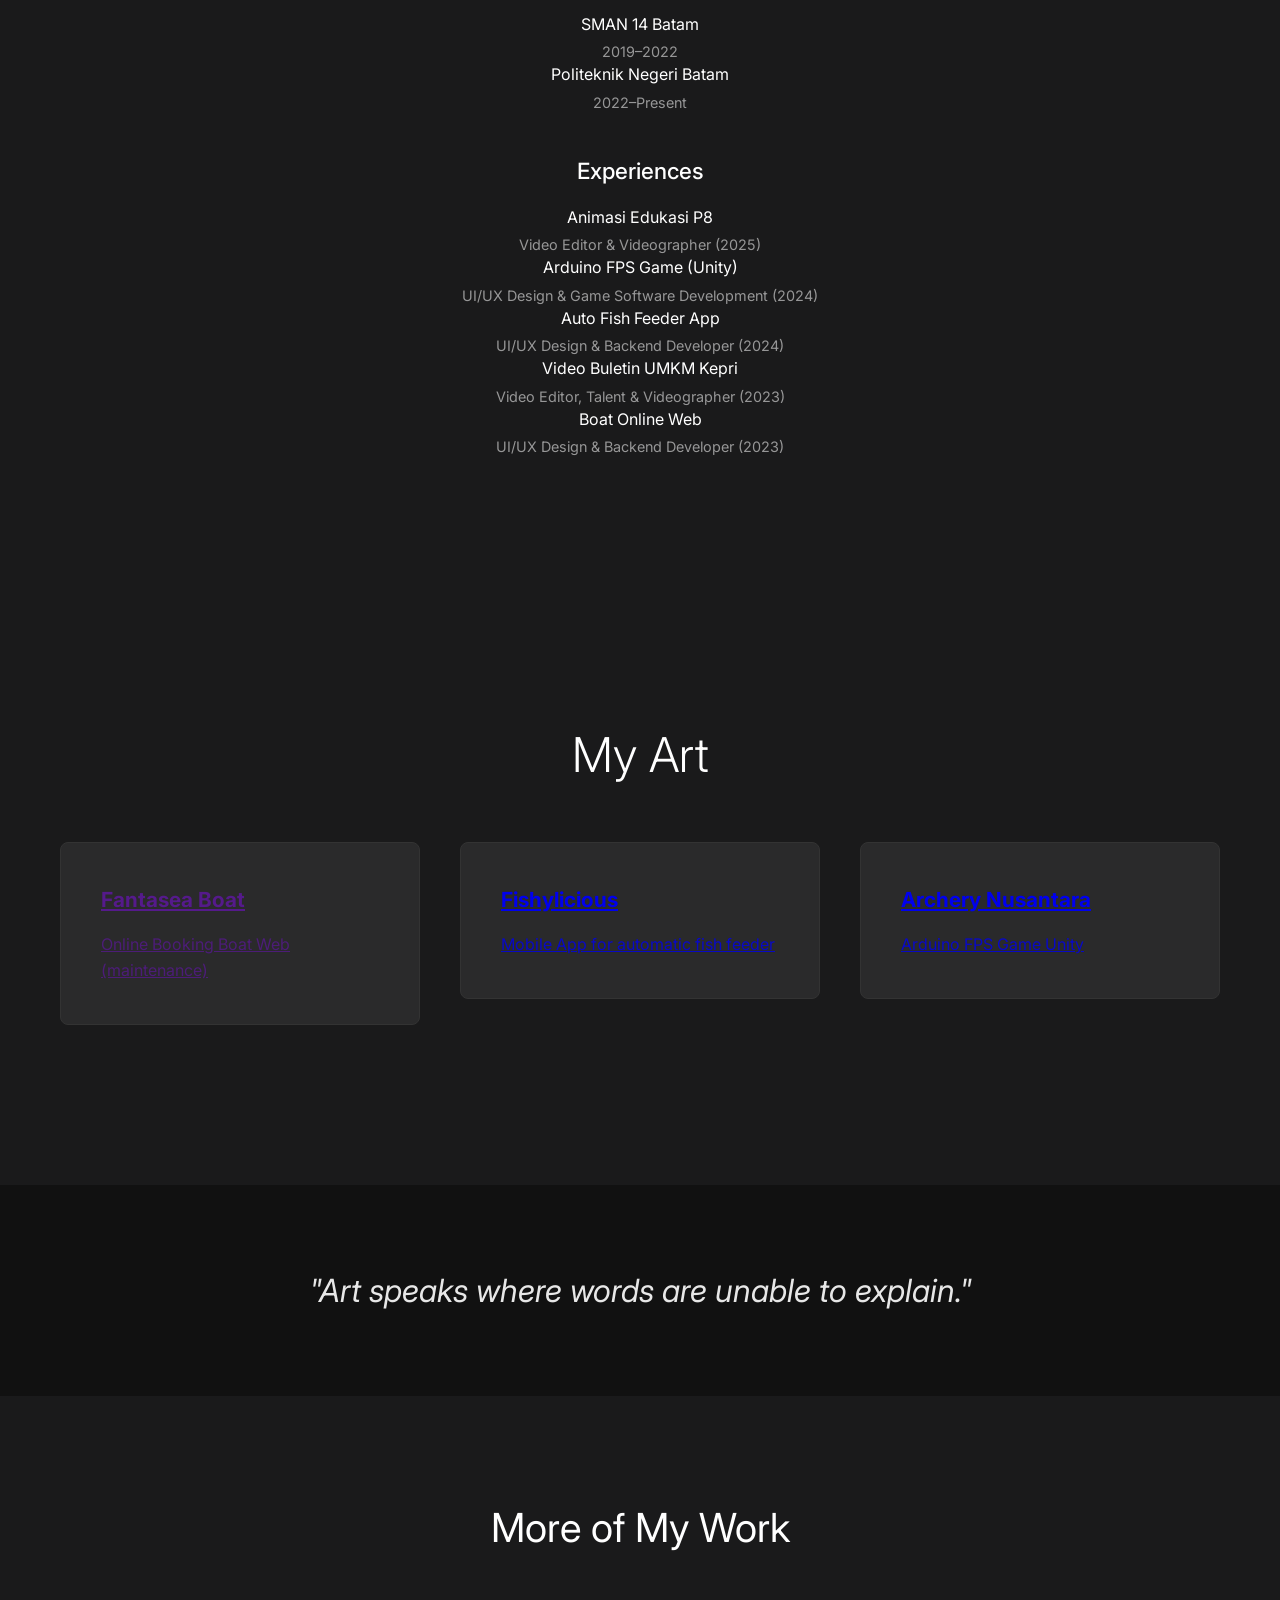
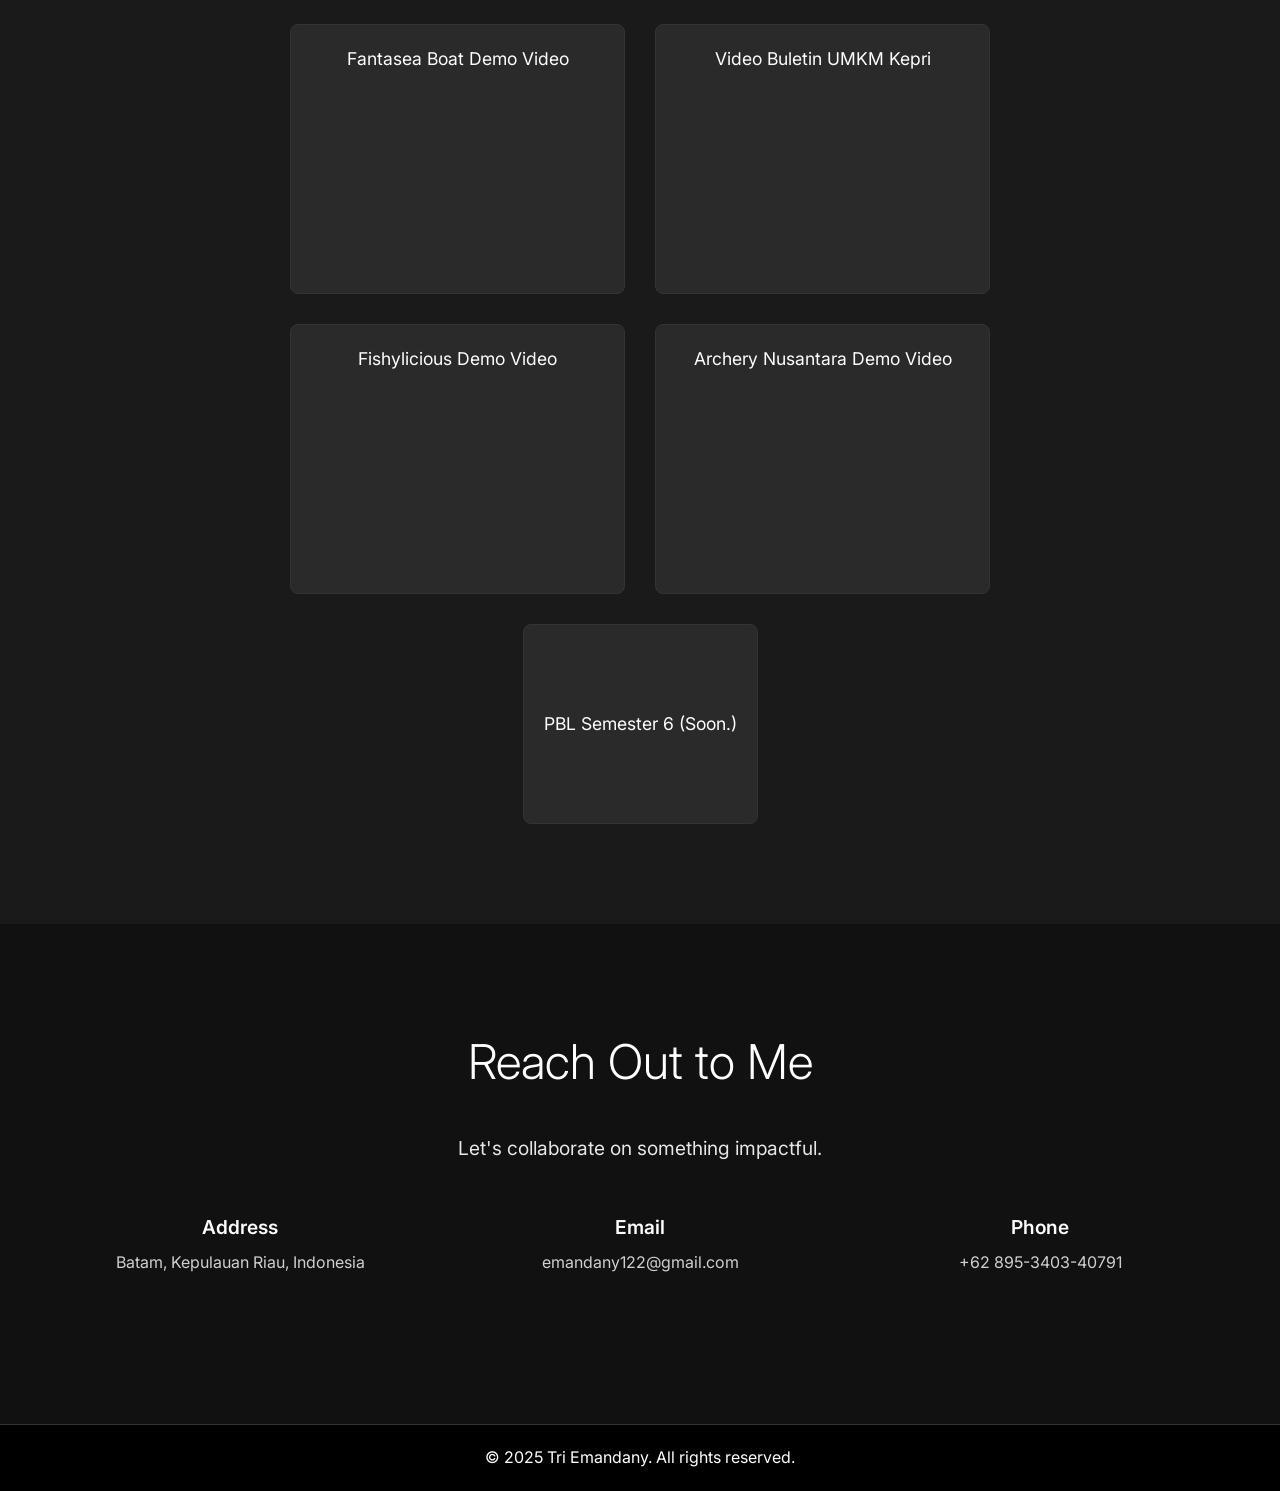
==== commit 28fad946: "index.html" ====
--- a/index.html
+++ b/index.html
@@ -4,10 +4,7 @@
     <meta charset="UTF-8" />
     <meta name="viewport" content="width=device-width, initial-scale=1.0" />
     <title>Tri Emandany - Video Editing Portfolio</title>
-    <link
-      href="https://fonts.googleapis.com/css2?family=Playfair+Display:wght@600&family=Inter:wght@300;400;500;600&display=swap"
-      rel="stylesheet"
-    />
+    <link href="https://fonts.googleapis.com/css2?family=Playfair+Display:wght@600&family=Inter:wght@300;400;500;600&display=swap" rel="stylesheet" />
     <link rel="stylesheet" href="style.css" />
   </head>
   <body>
@@ -29,10 +26,13 @@
           <div class="about-content">
             <h2>Who is Tri?</h2>
             <p>
-              I'm a student at Politeknik Negeri Batam (D4 Multimedia
-              Engineering Technology). Today, I'm a creative freelancer who
-              loves to explore the world through storytelling visuals.
+              I'm a student at Politeknik Negeri Batam (D4 Multimedia Engineering Technology). Today, I'm a creative freelancer who loves to explore the world through storytelling visuals.
             </p>
+            <div class="work-item centered">
+              <h3>Introduction Video</h3>
+              <p>The content of this video footage of my self-introduction</p>
+              <iframe src="https://www.youtube.com/embed/uFypJOqU9jA?si=bAhdfYfiJtS4276H" title="YouTube video player" allowfullscreen></iframe>
+            </div>
           </div>
           <div class="credentials">
             <div class="credential-section">
@@ -50,27 +50,22 @@
               <h3>Experiences</h3>
               <div class="credential-item">
                 <h4>Animasi Edukasi P8</h4>
-                <p>as</p>
                 <p>Video Editor & Videographer (2025)</p>
               </div>
               <div class="credential-item">
                 <h4>Arduino FPS Game (Unity)</h4>
-                <p>as</p>
                 <p>UI/UX Design & Game Software Development (2024)</p>
               </div>
               <div class="credential-item">
                 <h4>Auto Fish Feeder App</h4>
-                <p>as</p>
                 <p>UI/UX Design & Backend Developer (2024)</p>
               </div>
               <div class="credential-item">
                 <h4>Video Buletin UMKM Kepri</h4>
-                <p>as</p>
                 <p>Video Editor, Talent & Videographer (2023)</p>
               </div>
               <div class="credential-item">
                 <h4>Boat Online Web</h4>
-                <p>as</p>
                 <p>UI/UX Design & Backend Developer (2023)</p>
               </div>
             </div>
@@ -84,22 +79,22 @@
       <div class="container">
         <h2>My Art</h2>
         <div class="portfolio-grid">
-          <a href="https://youtu.be/uFypJOqU9jA?si=KQD0NqEkUewMCxUo" target="_blank">
+          <a href="" target="">
             <div class="portfolio-item">
-              <h3>Video Buletin UMKM Kepri</h3>
-              <p>Mengangkat Nilai Profil Pelajar Pancasila</p>
+              <h3>Fantasea Boat</h3>
+              <p>Online Booking Boat Web (maintenance) </p>
             </div>
           </a>
           <a href="https://github.com/Triemandany/Fishylicious" target="_blank">
             <div class="portfolio-item">
               <h3>Fishylicious</h3>
-              <p>Mobile App untuk pemberi makan ikan otomatis</p>
+              <p>Mobile App for automatic fish feeder</p>
             </div>
           </a>
           <a href="https://drive.google.com/file/d/1fizt0NeBrLa4sAKKvZLDvQi5l5RHDKcT/view?usp=sharing" target="_blank">
             <div class="portfolio-item">
               <h3>Archery Nusantara</h3>
-              <p>Arduino FPS Game (Unity)</p>
+              <p>Arduino FPS Game Unity</p>
             </div>
           </a>
         </div>
@@ -134,7 +129,6 @@
             <h3>Archery Nusantara Demo Video</h3>
             <iframe src="https://www.youtube.com/embed/0M5-ScNsPf0?si=ewLCj--YAZ8O3ira" title="YouTube video player" allowfullscreen></iframe>
           </div>
-          <!-- Added class center-soon -->
           <div class="work-item center-soon">
             <h3>PBL Semester 6 (Soon.)</h3>
           </div>
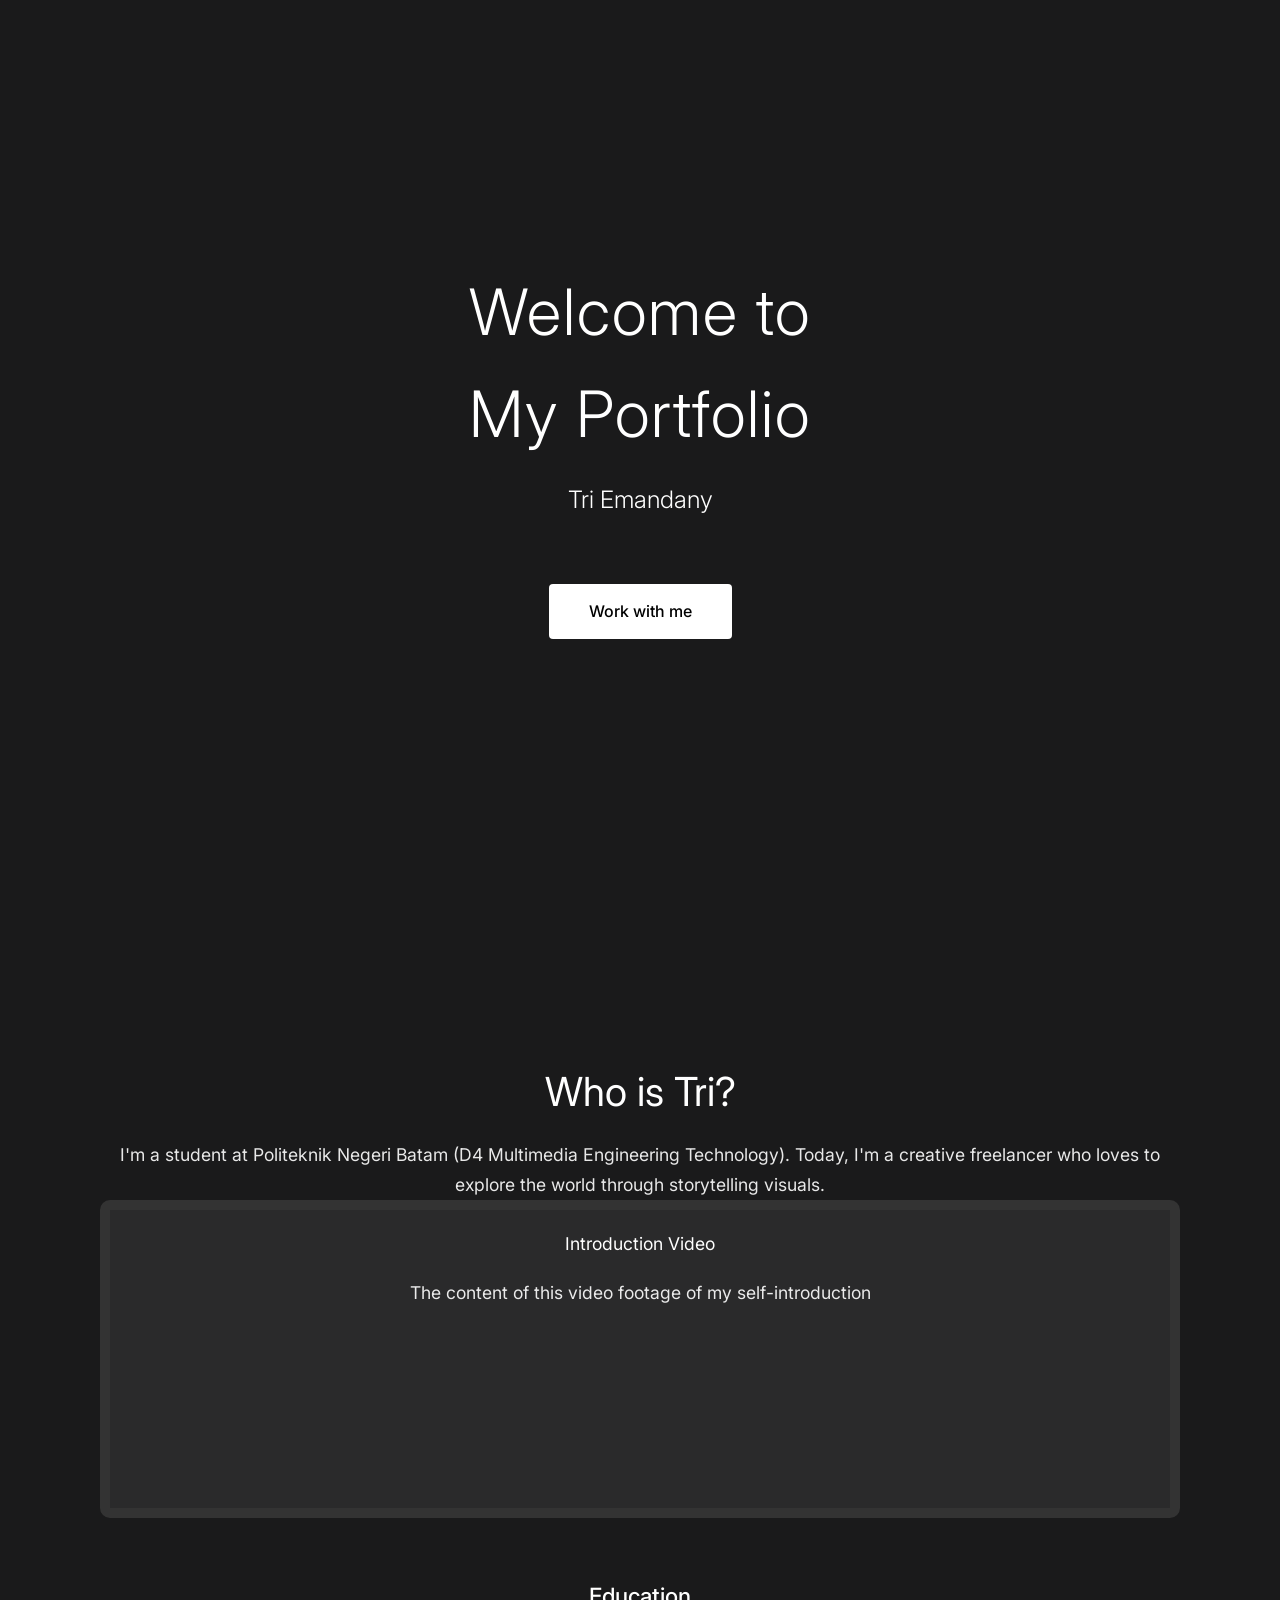
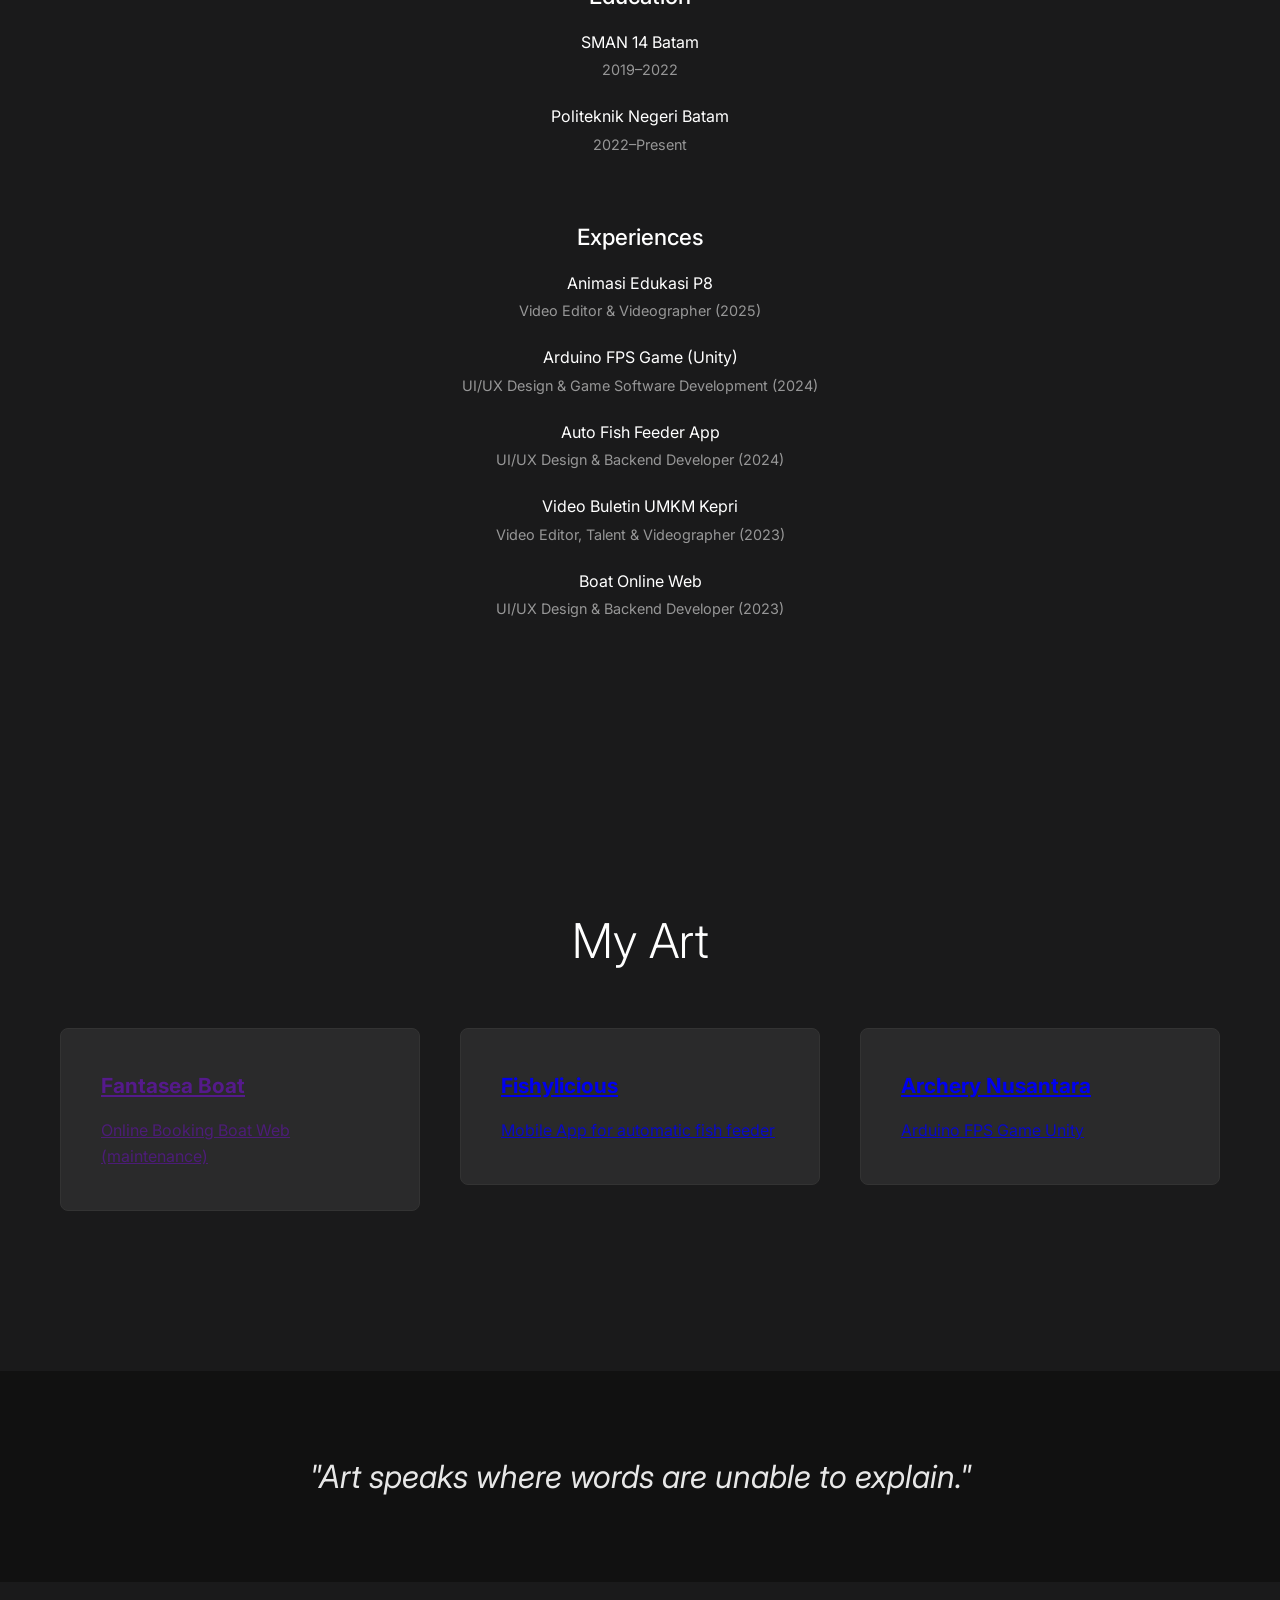
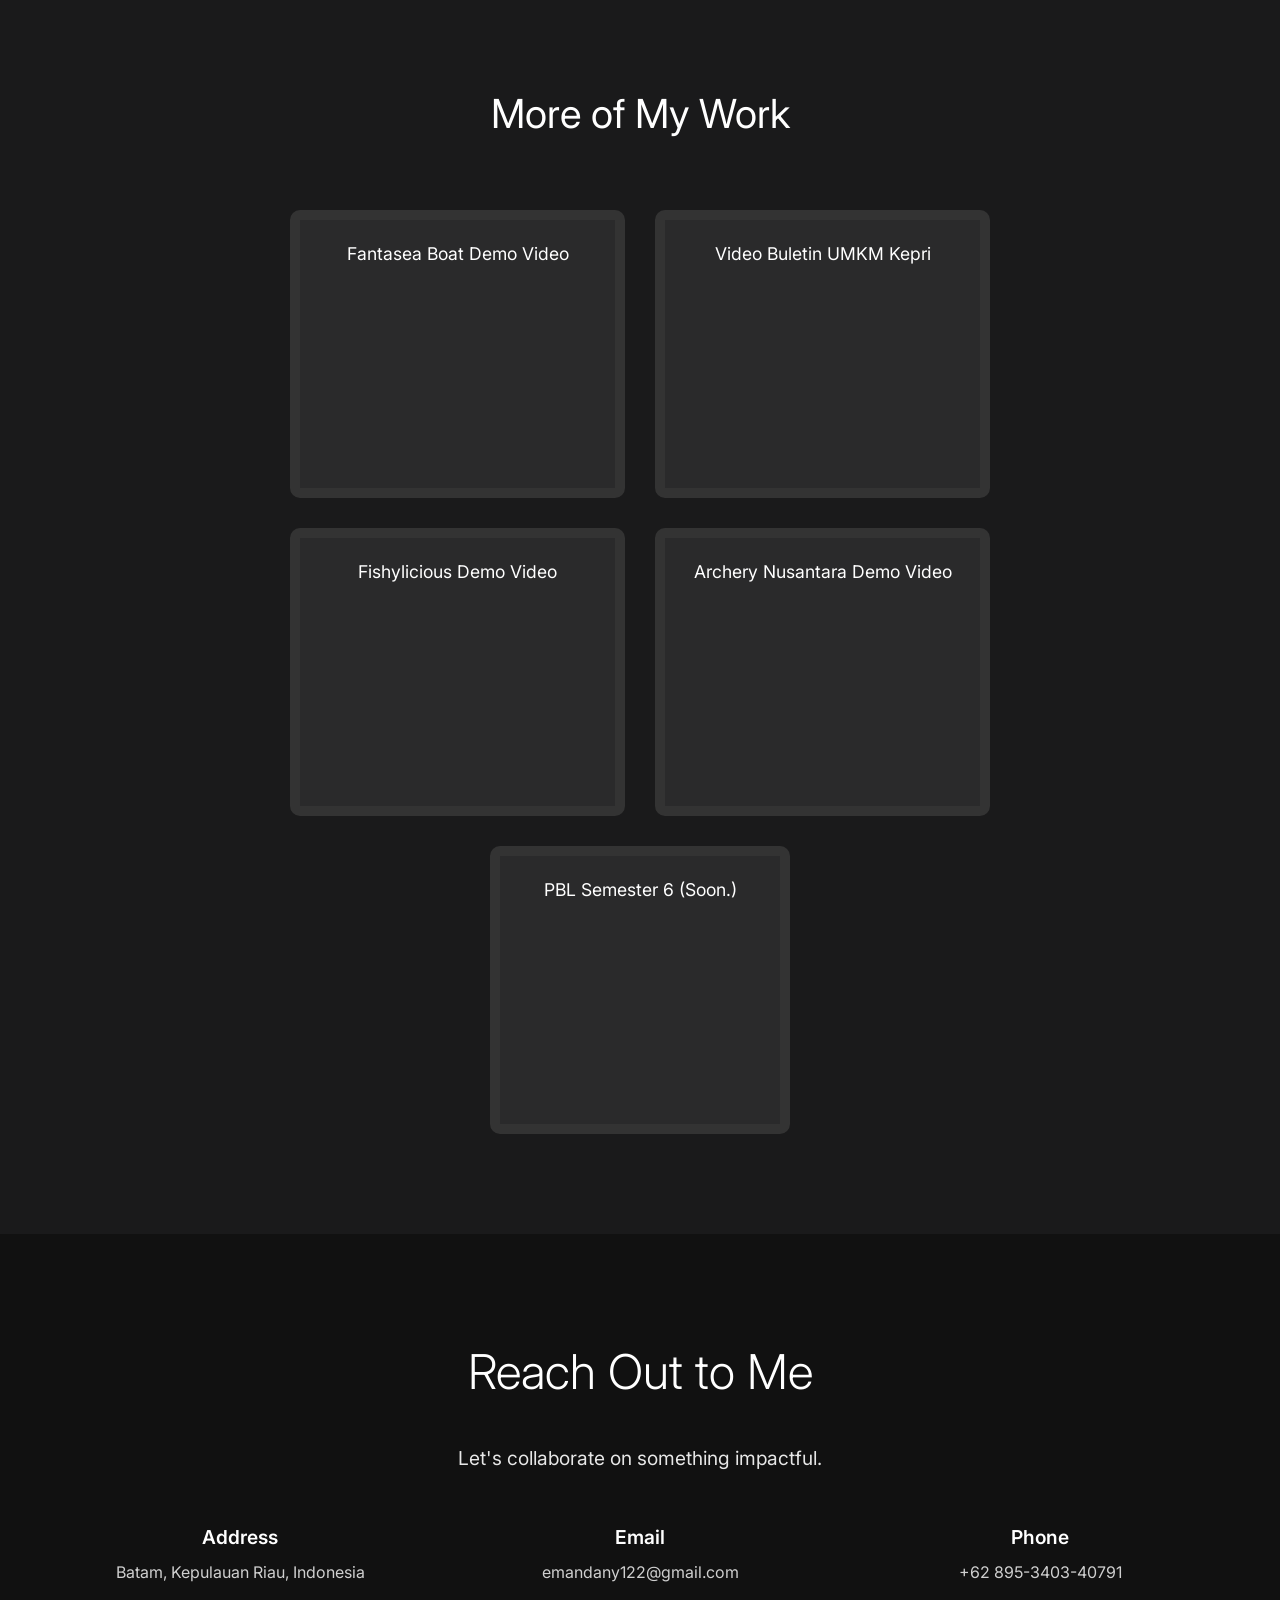
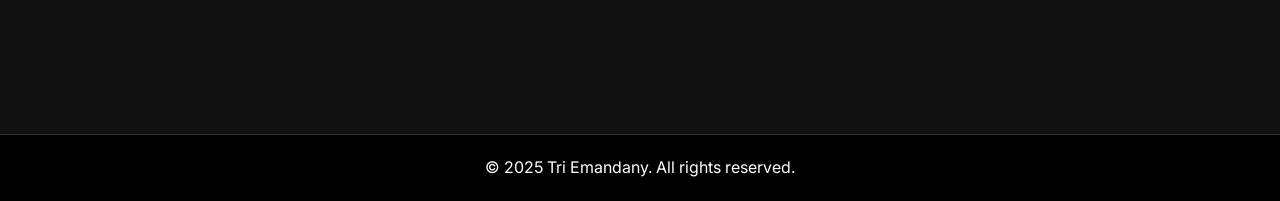
==== commit 44df52ee: "index.html" ====
--- a/index.html
+++ b/index.html
@@ -131,6 +131,7 @@
           </div>
           <div class="work-item center-soon">
             <h3>PBL Semester 6 (Soon.)</h3>
+            <iframe src="https://www.youtube.com/embed/5ymXtlek9o8?si=f20f6UJ7t5jcmo6_" title="YouTube video player" allowfullscreen></iframe>
           </div>
         </div>
       </div>
--- a/style.css
+++ b/style.css
@@ -56,6 +56,7 @@
   animation: fadeInUp 1s ease-out 0.6s both;
   border-radius: 4px;
 }
+
 .cta-button:hover {
   background-color: #f0f0f0;
   transform: translateY(-2px);
@@ -112,6 +113,9 @@
   color: #ccc;
   line-height: 1.4;
 }
+.credential-item {
+  margin-bottom: 24px;
+}
 
 /* Portfolio Section */
 .portfolio {
@@ -137,11 +141,20 @@
   border: 1px solid #333;
   border-radius: 8px;
 }
+.portfolio-item a h3,
+.portfolio-item a p {
+  color: white;
+  text-decoration: none;
+}
+.portfolio-item a:hover h3,
+.portfolio-item a:hover p {
+  color: #ffffff;
+}
 .portfolio-item:hover {
   transform: translateY(-10px);
   background-color: #333;
-  border-color: #0ea5e9;
-  color: rgba(0, 174, 255, 0.9);
+  border-color: #ffffff;
+  color: rgba(255, 255, 255, 0.9);
 }
 .portfolio-item h3 {
   font-size: 1.3rem;
@@ -186,8 +199,8 @@
 }
 .work-item {
   background-color: #2a2a2b;
-  border: 1px solid #333;
-  border-radius: 8px;
+  border: 10px solid #333;
+  border-radius: 10px;
   overflow: hidden;
   display: flex;
   flex-direction: column;
@@ -298,6 +311,7 @@
   .quote blockquote {
     font-size: 1.5rem;
   }
+  
   .work-grid {
     grid-template-columns: 1fr;
     grid-auto-rows: auto;
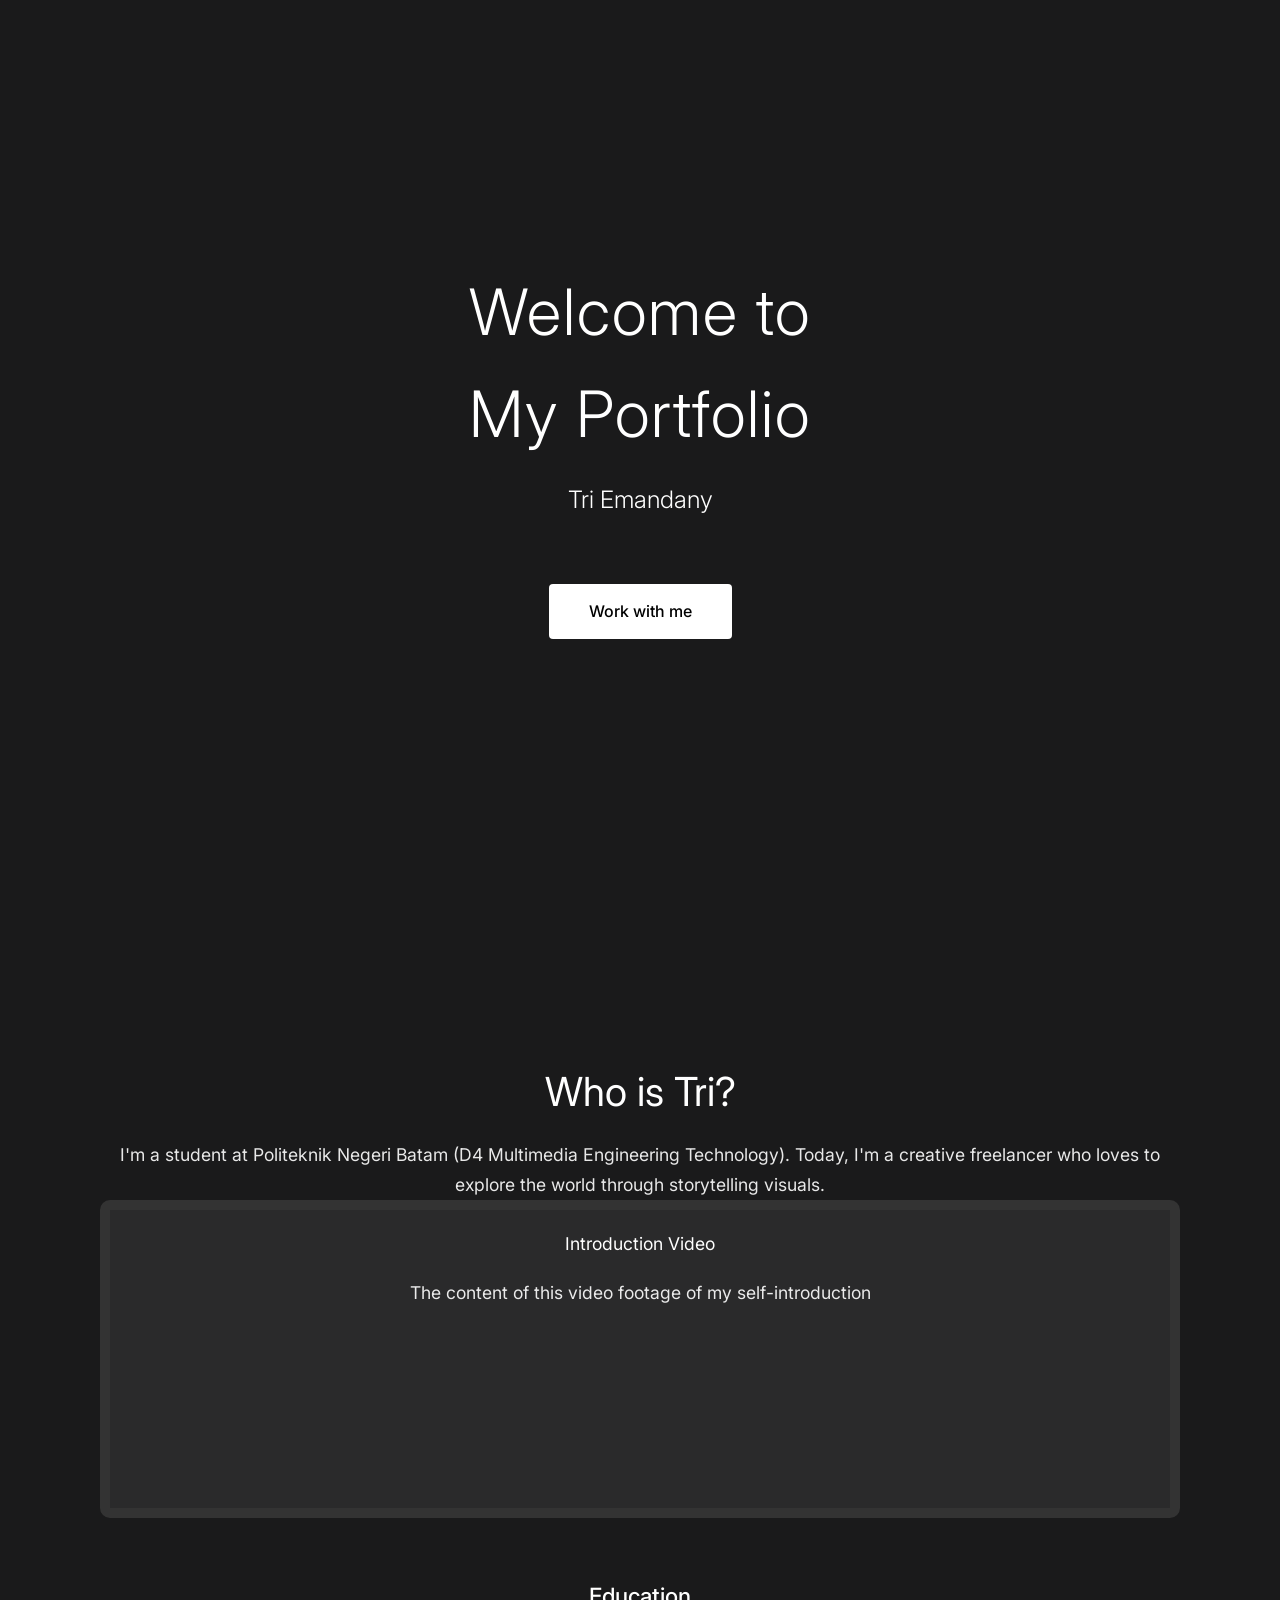
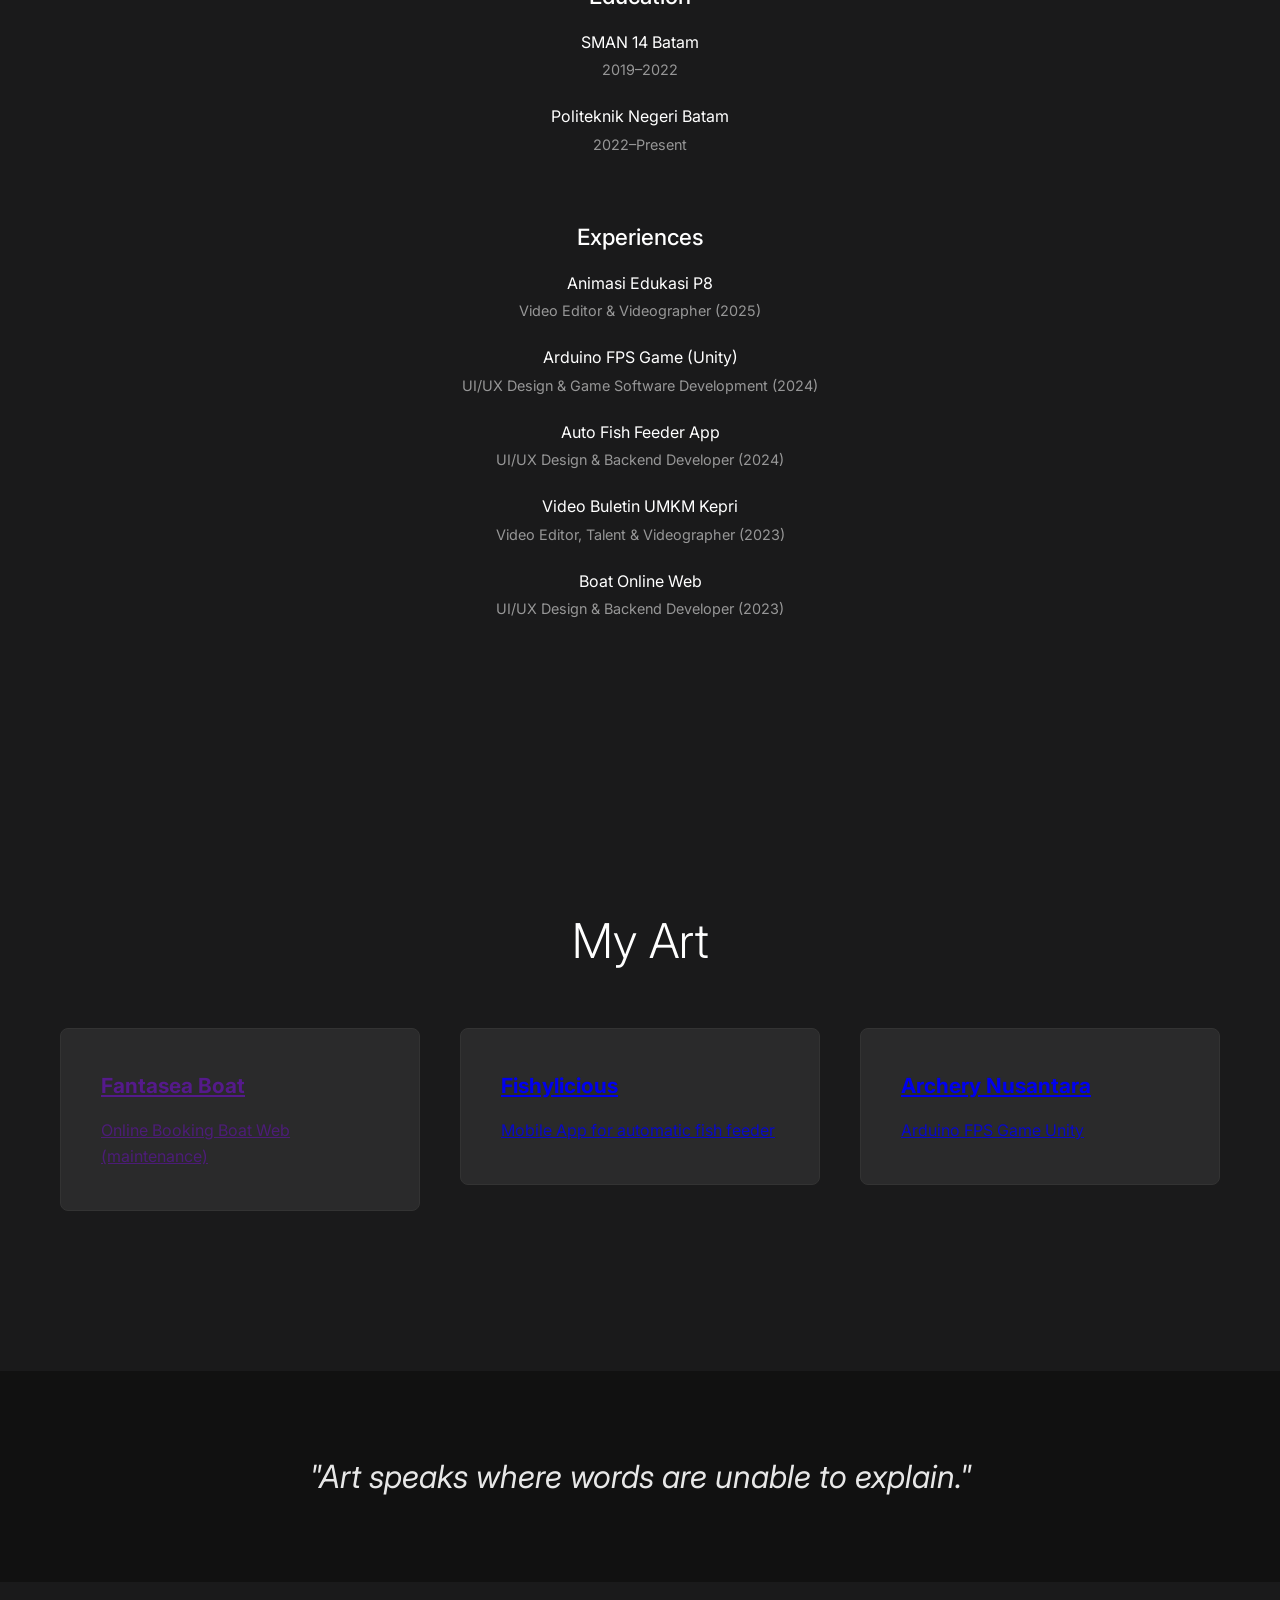
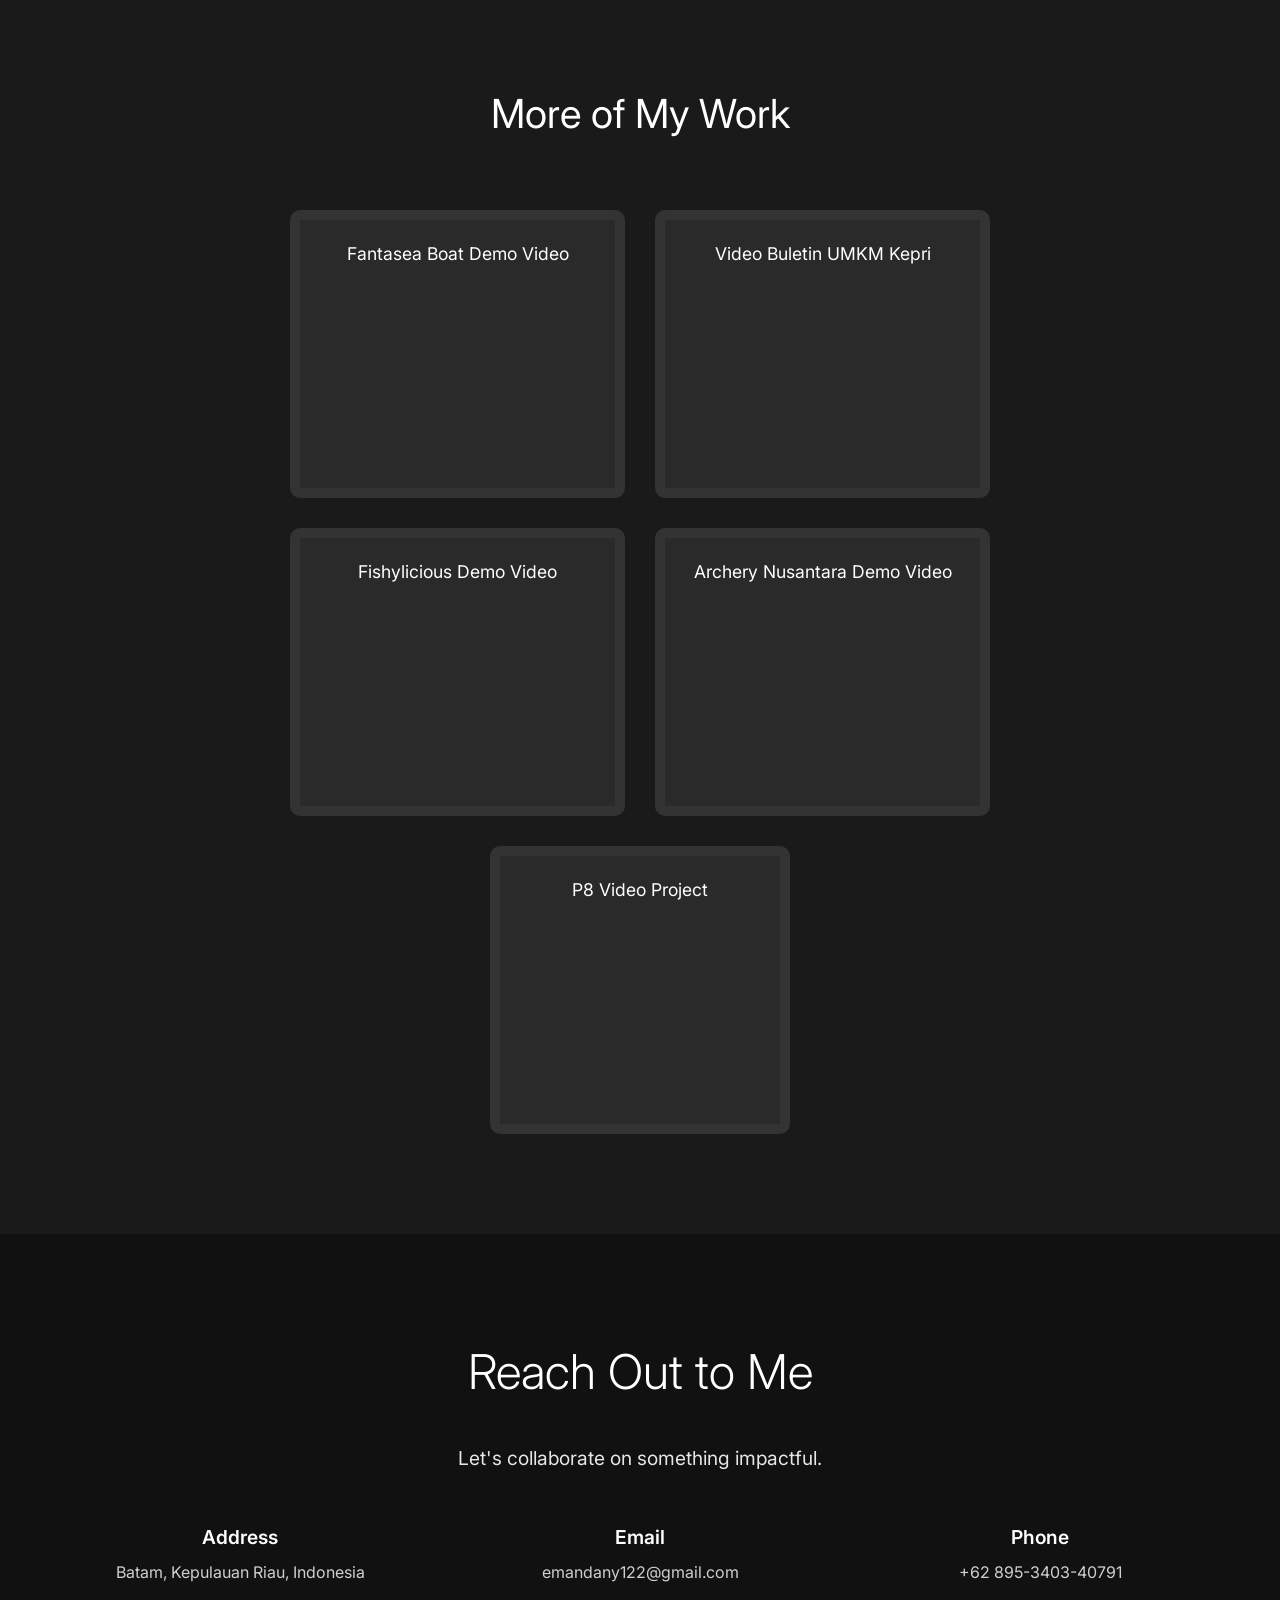
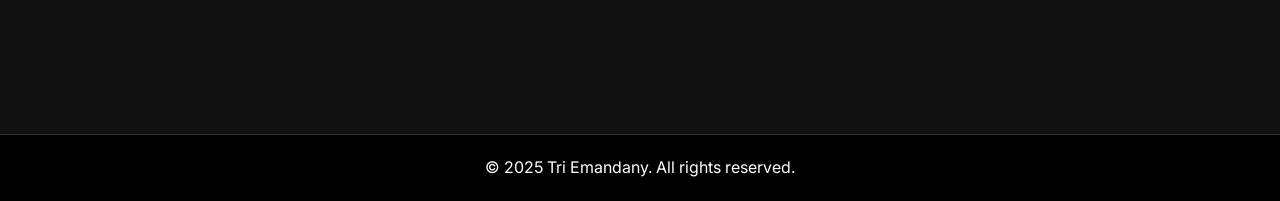
==== commit 7b5ebe3f: "index.html" ====
--- a/index.html
+++ b/index.html
@@ -130,7 +130,7 @@
             <iframe src="https://www.youtube.com/embed/0M5-ScNsPf0?si=ewLCj--YAZ8O3ira" title="YouTube video player" allowfullscreen></iframe>
           </div>
           <div class="work-item center-soon">
-            <h3>PBL Semester 6 (Soon.)</h3>
+            <h3>P8 Video Project</h3>
             <iframe src="https://www.youtube.com/embed/5ymXtlek9o8?si=f20f6UJ7t5jcmo6_" title="YouTube video player" allowfullscreen></iframe>
           </div>
         </div>
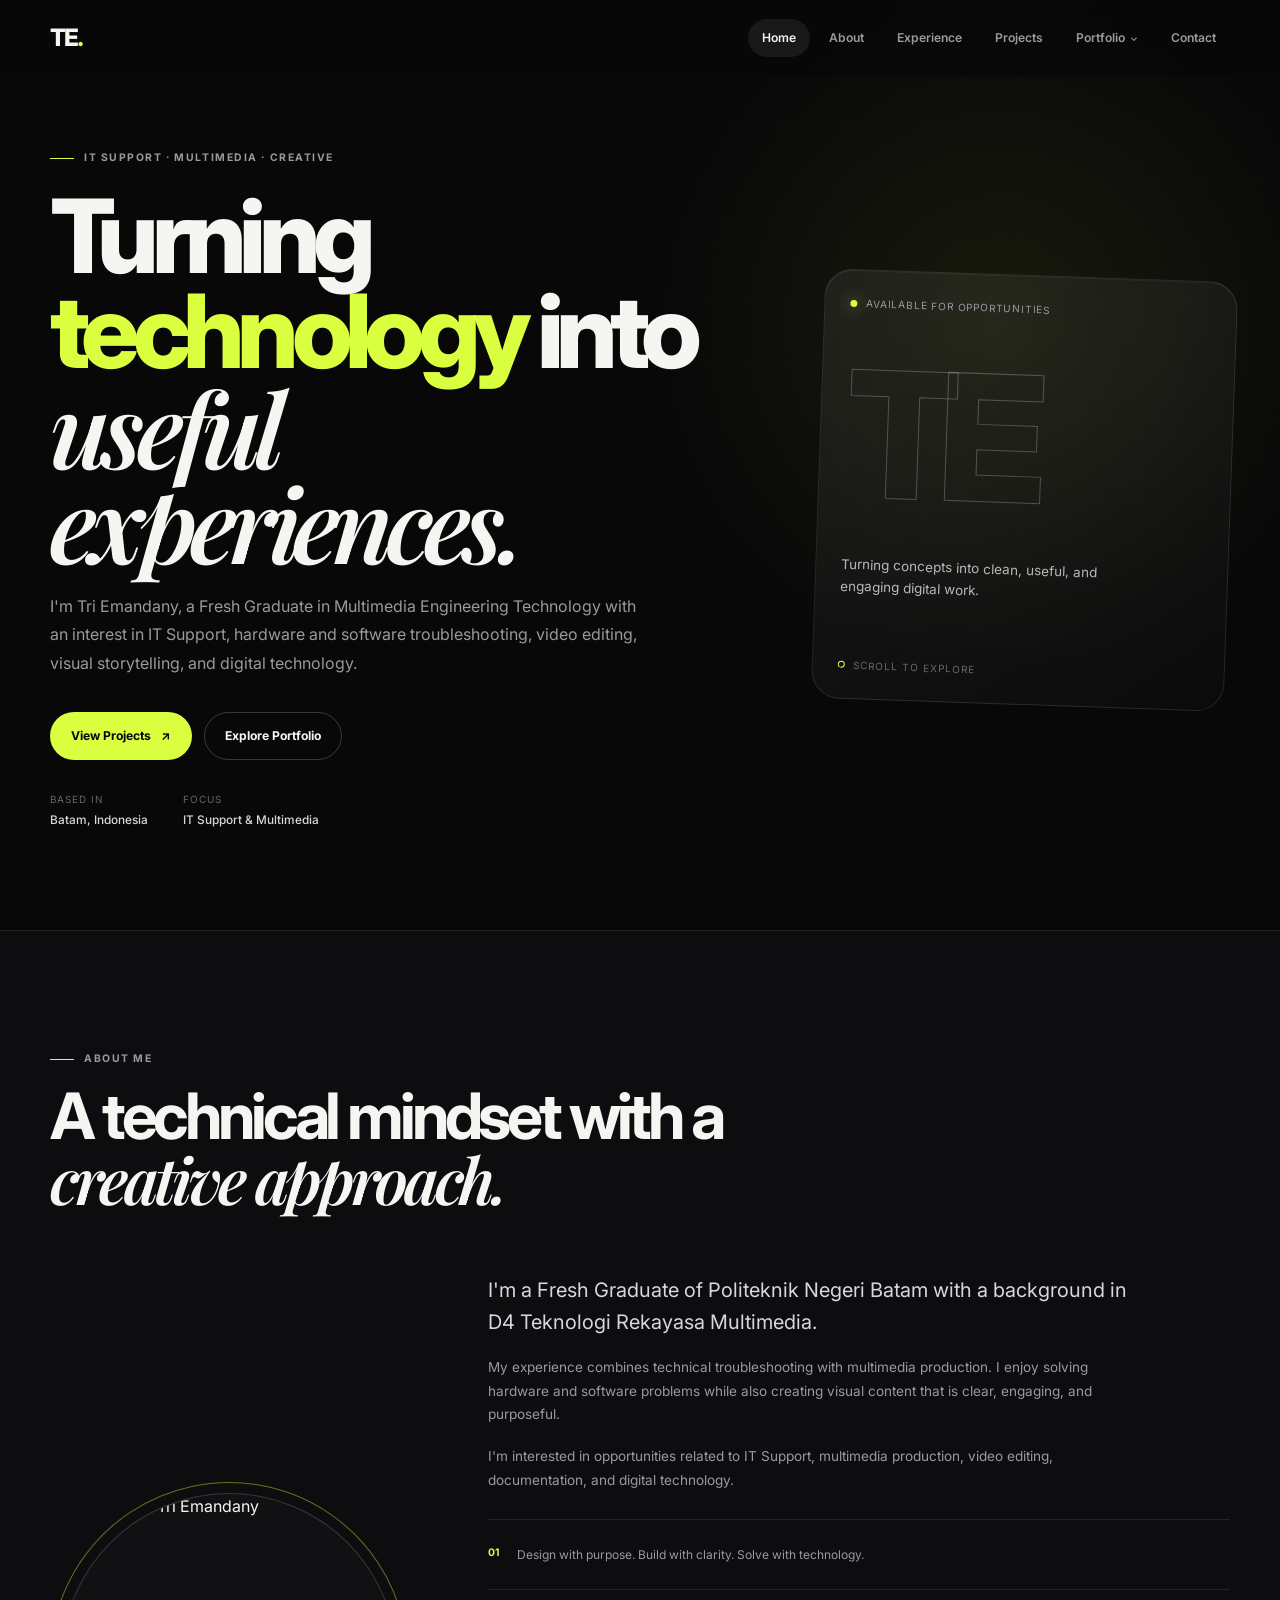
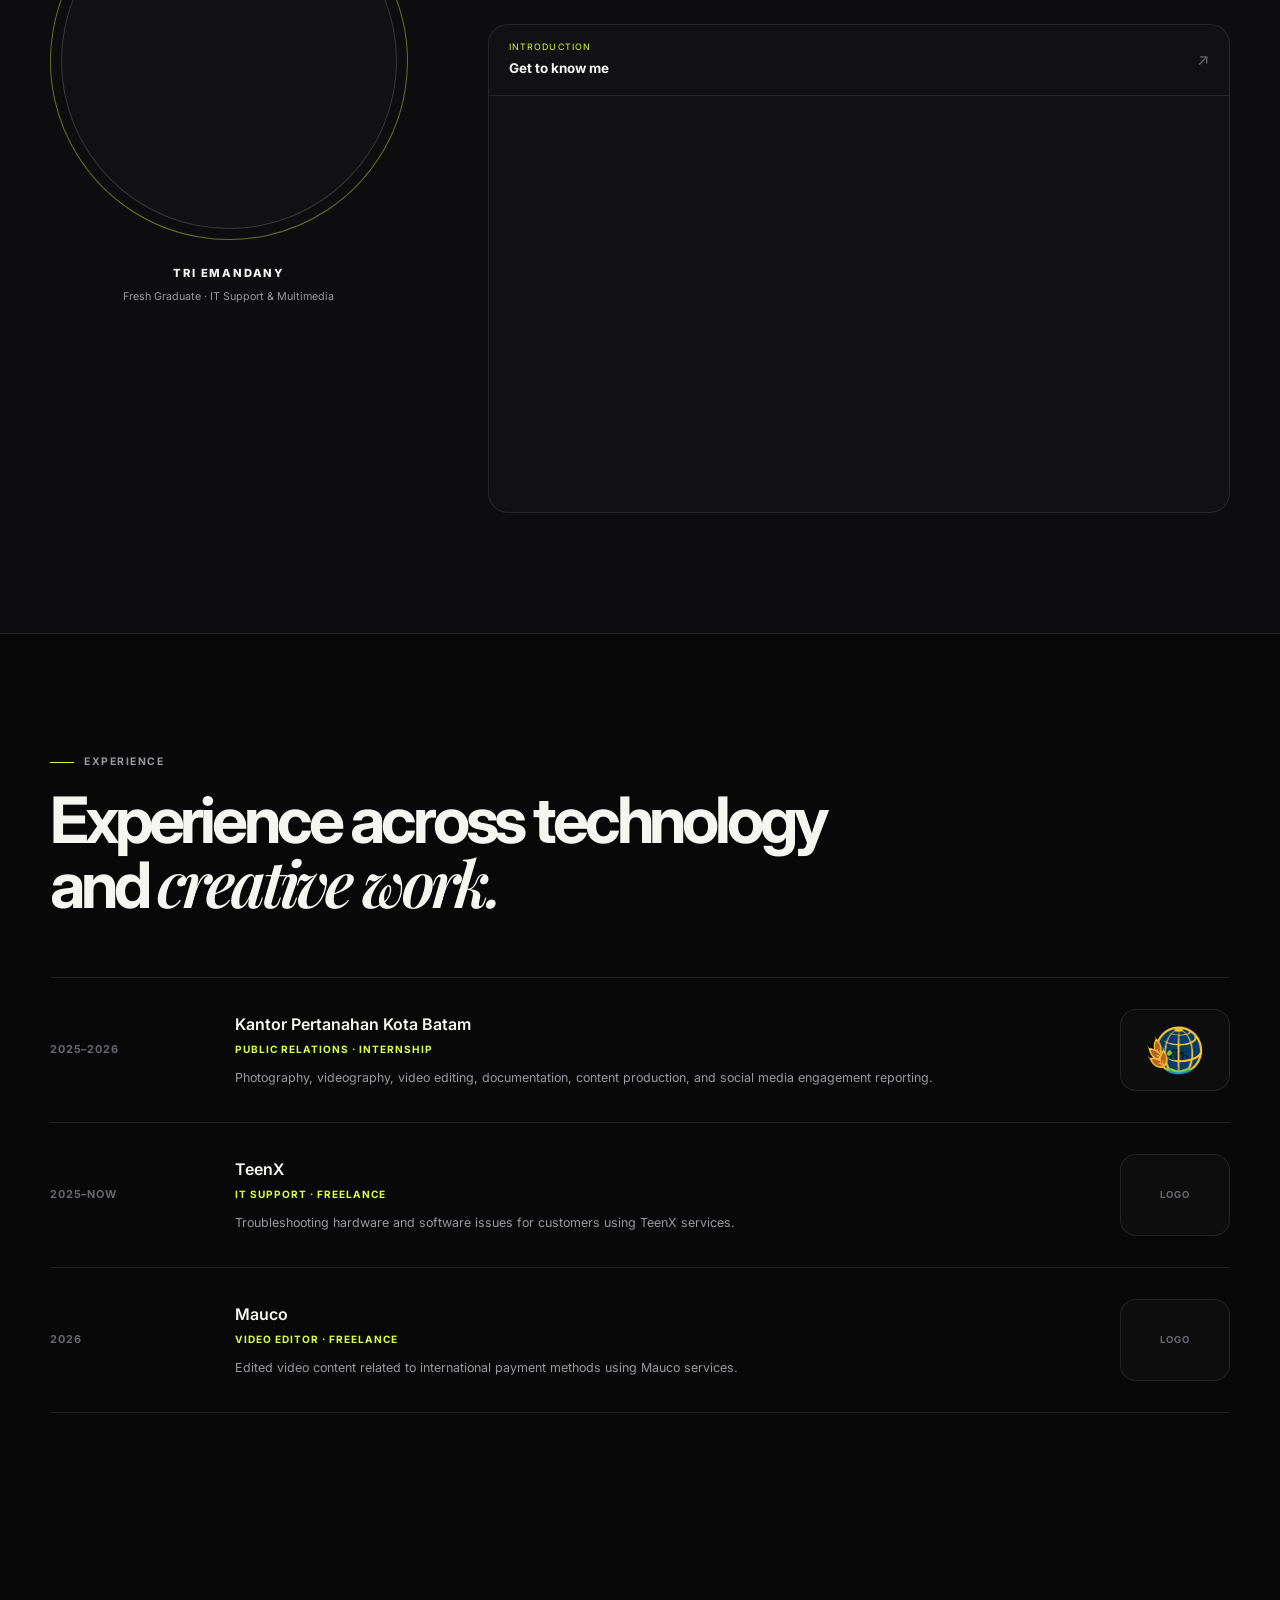
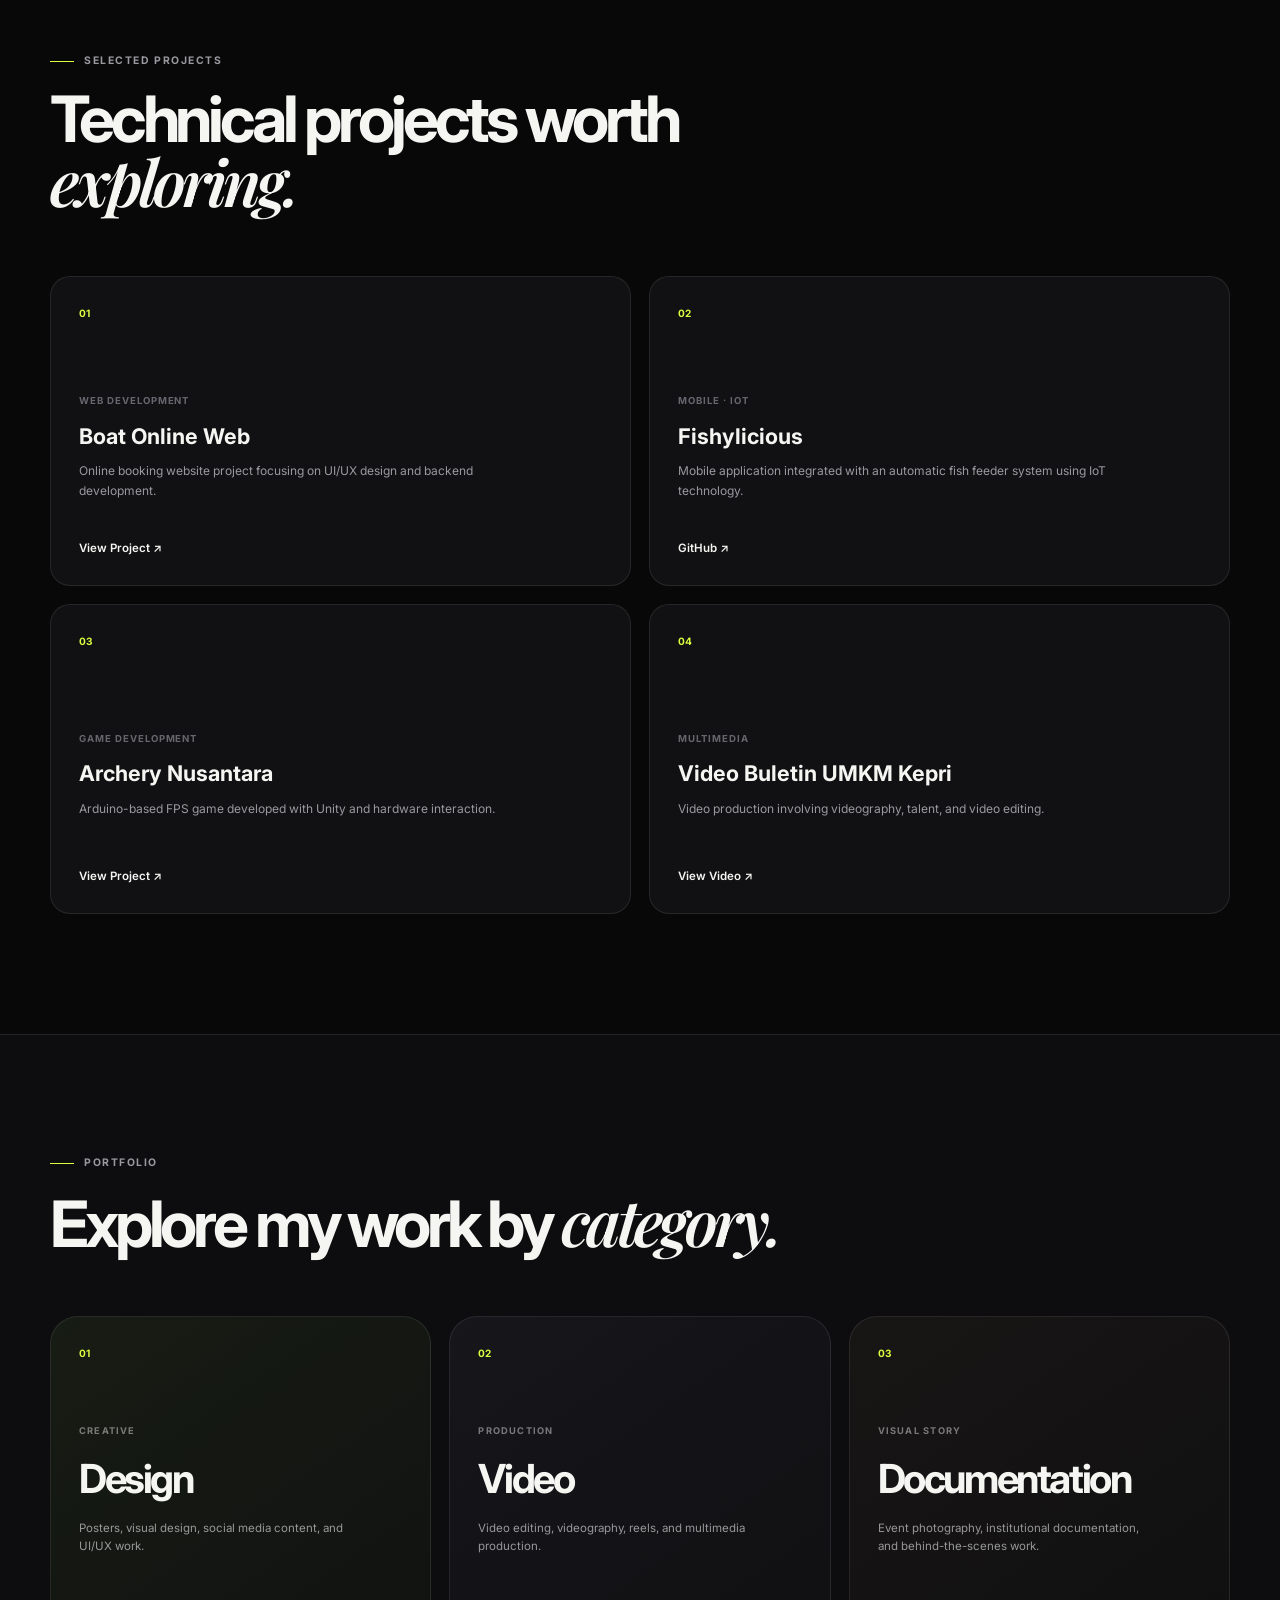
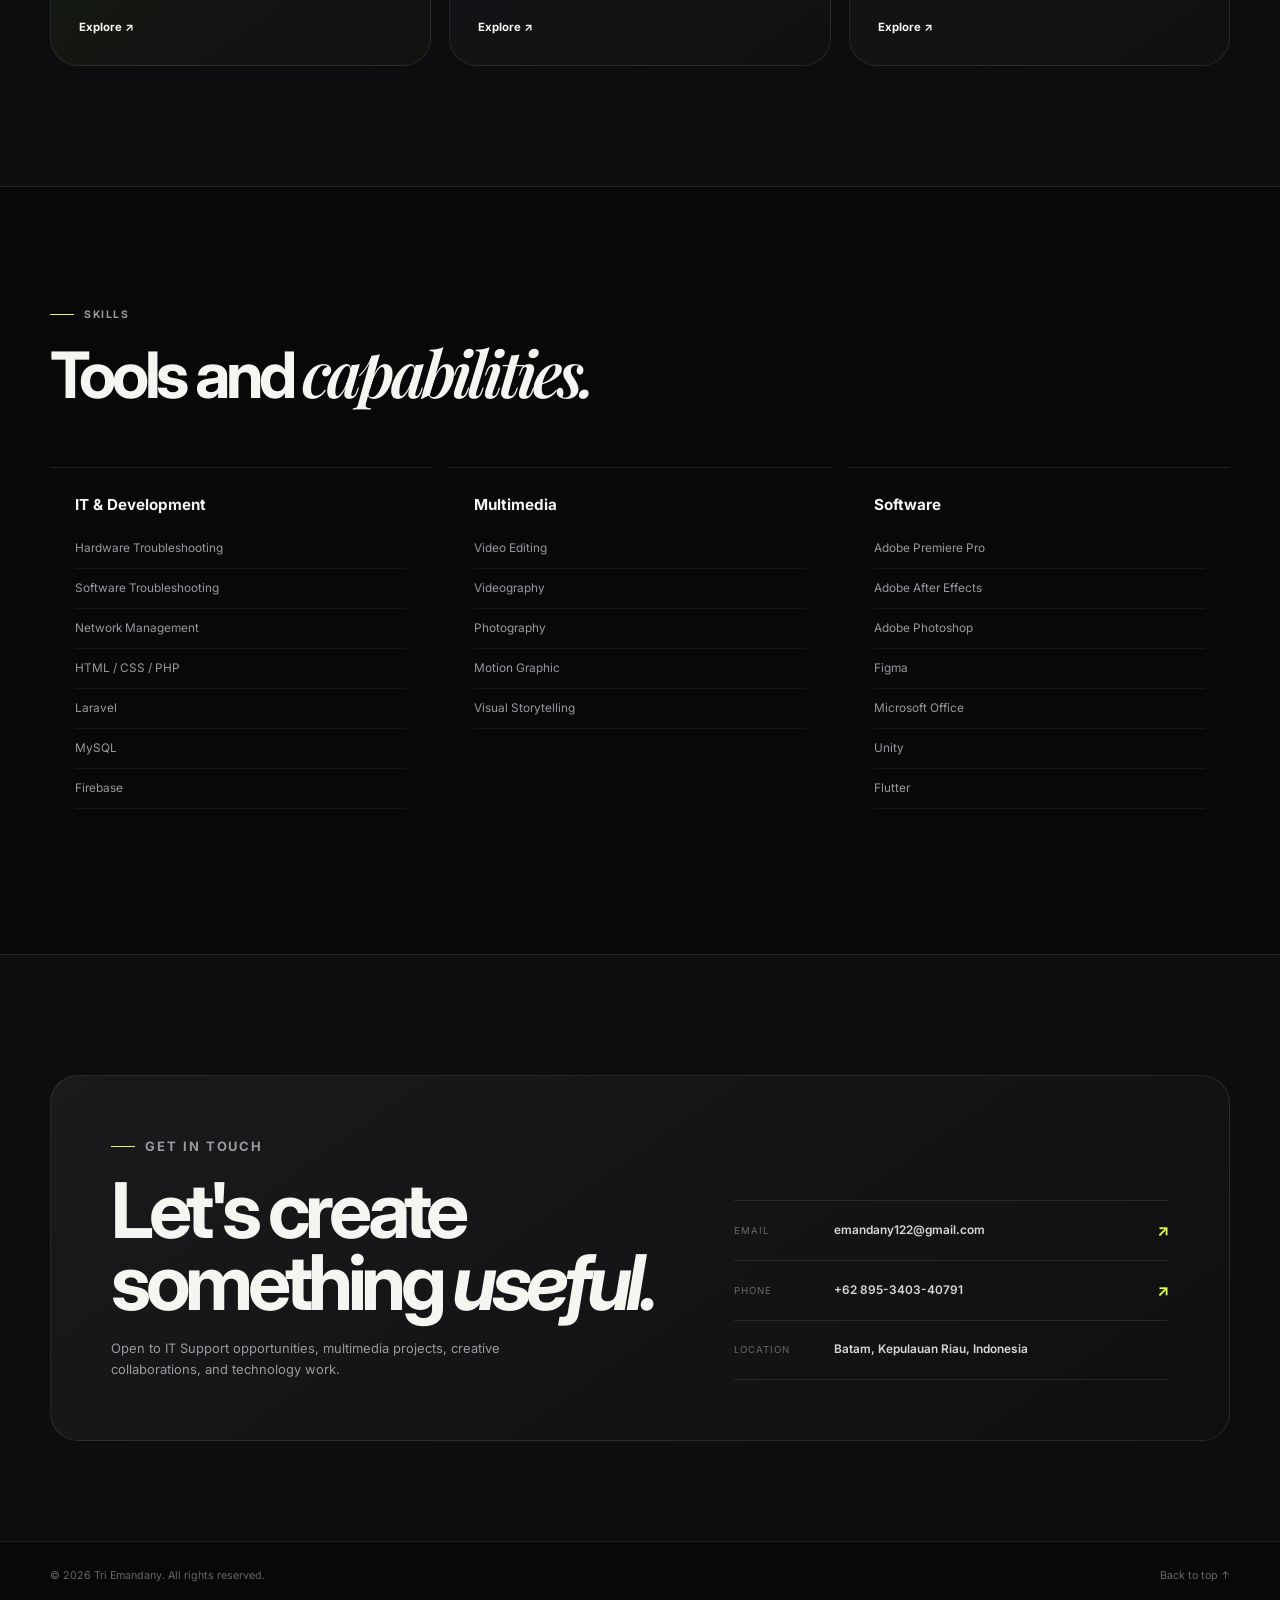
==== commit a09cac3f: "Add files via upload" ====
--- a/index.html
+++ b/index.html
@@ -1,168 +1,1349 @@
 <!DOCTYPE html>
 <html lang="en">
-  <head>
-    <meta charset="UTF-8" />
-    <meta name="viewport" content="width=device-width, initial-scale=1.0" />
-    <title>Tri Emandany - Video Editing Portfolio</title>
-    <link href="https://fonts.googleapis.com/css2?family=Playfair+Display:wght@600&family=Inter:wght@300;400;500;600&display=swap" rel="stylesheet" />
-    <link rel="stylesheet" href="style.css" />
-  </head>
-  <body>
-    <!-- Hero Section -->
-    <section class="hero">
-      <div class="container">
+
+<head>
+
+    <meta charset="UTF-8">
+
+    <meta
+        name="viewport"
+        content="width=device-width, initial-scale=1.0"
+    >
+
+    <meta
+        name="description"
+        content="Tri Emandany — Fresh Graduate IT Support and Multimedia Portfolio"
+    >
+
+    <meta
+        name="author"
+        content="Tri Emandany"
+    >
+
+    <title>
+        Tri Emandany — IT Support & Multimedia
+    </title>
+
+
+    <!-- =====================================================
+         GOOGLE FONTS
+         ===================================================== -->
+
+    <link rel="preconnect" href="https://fonts.googleapis.com">
+
+    <link
+        rel="preconnect"
+        href="https://fonts.gstatic.com"
+        crossorigin
+    >
+
+    <link
+        href="https://fonts.googleapis.com/css2?family=Inter:wght@400;500;600;700;800&family=Playfair+Display:ital,wght@0,600;0,700;1,600;1,700&display=swap"
+        rel="stylesheet"
+    >
+
+
+    <!-- =====================================================
+         MAIN CSS
+         ===================================================== -->
+
+    <link
+        rel="stylesheet"
+        href="style.css"
+    >
+
+</head>
+
+
+<body>
+
+
+<!-- =====================================================
+     HEADER
+     ===================================================== -->
+
+<header class="site-header">
+
+    <div class="container">
+
+        <a
+            href="index.html"
+            class="logo"
+            aria-label="Tri Emandany Home"
+        >
+            TE<span>.</span>
+        </a>
+
+
+        <button
+            class="menu-toggle"
+            type="button"
+            aria-label="Open navigation"
+            aria-expanded="false"
+        >
+            <span></span>
+            <span></span>
+        </button>
+
+
+        <nav
+            class="navigation"
+            aria-label="Main navigation"
+        >
+
+            <a
+                href="#home"
+                class="nav-link active"
+            >
+                Home
+            </a>
+
+
+            <a
+                href="#about"
+                class="nav-link"
+            >
+                About
+            </a>
+
+
+            <a
+                href="#experience"
+                class="nav-link"
+            >
+                Experience
+            </a>
+
+
+            <a
+                href="#projects"
+                class="nav-link"
+            >
+                Projects
+            </a>
+
+
+            <div class="nav-dropdown">
+
+                <button
+                    type="button"
+                    class="nav-dropdown-button"
+                    aria-expanded="false"
+                >
+                    Portfolio
+                    <span>⌄</span>
+                </button>
+
+
+                <div class="nav-dropdown-menu">
+
+                    <a href="design.html">
+                        Design
+                    </a>
+
+                    <a href="video.html">
+                        Video
+                    </a>
+
+                    <a href="documentation.html">
+                        Documentation
+                    </a>
+
+                </div>
+
+            </div>
+
+
+            <a
+                href="#contact"
+                class="nav-link"
+            >
+                Contact
+            </a>
+
+        </nav>
+
+    </div>
+
+</header>
+
+
+
+<main>
+
+
+<!-- =====================================================
+     HERO
+     ===================================================== -->
+
+<section
+    class="hero"
+    id="home"
+>
+
+    <div class="hero-grid-bg"></div>
+
+
+    <div class="container hero-container">
+
+
         <div class="hero-content">
-          <h1>Welcome to<br />My Portfolio</h1>
-          <p>Tri Emandany</p>
-          <a href="#contact" class="cta-button">Work with me</a>
+
+            <p class="hero-label">
+                IT SUPPORT · MULTIMEDIA · CREATIVE
+            </p>
+
+
+            <h1>
+
+                Turning
+
+                <span>
+                    technology
+                </span>
+
+                into
+
+                <em>
+                    useful experiences.
+                </em>
+
+            </h1>
+
+
+            <p class="hero-description">
+
+                I'm Tri Emandany, a Fresh Graduate
+                in Multimedia Engineering Technology
+                with an interest in IT Support,
+                hardware and software troubleshooting,
+                video editing, visual storytelling,
+                and digital technology.
+
+            </p>
+
+
+            <div class="hero-actions">
+
+                <a
+                    href="#projects"
+                    class="button button-primary"
+                >
+                    View Projects
+                    <span>↗</span>
+                </a>
+
+
+                <a
+                    href="video.html"
+                    class="button button-secondary"
+                >
+                    Explore Portfolio
+                </a>
+
+            </div>
+
+
+            <div class="hero-meta">
+
+                <div class="hero-meta-item">
+
+                    <span>
+                        Based in
+                    </span>
+
+                    <strong>
+                        Batam, Indonesia
+                    </strong>
+
+                </div>
+
+
+                <div class="hero-meta-item">
+
+                    <span>
+                        Focus
+                    </span>
+
+                    <strong>
+                        IT Support & Multimedia
+                    </strong>
+
+                </div>
+
+            </div>
+
         </div>
-      </div>
-    </section>
-
-    <!-- About Section -->
-    <section class="about" id="about">
-      <div class="container">
-        <div class="about-box">
-          <div class="about-content">
-            <h2>Who is Tri?</h2>
+
+
+        <div class="hero-card">
+
+            <div class="availability">
+
+                <span class="status-dot"></span>
+
+                Available for opportunities
+
+            </div>
+
+
+            <div class="hero-monogram">
+                TE
+            </div>
+
+
             <p>
-              I'm a student at Politeknik Negeri Batam (D4 Multimedia Engineering Technology). Today, I'm a creative freelancer who loves to explore the world through storytelling visuals.
+                Turning concepts into clean,
+                useful, and engaging digital work.
             </p>
-            <div class="work-item centered">
-              <h3>Introduction Video</h3>
-              <p>The content of this video footage of my self-introduction</p>
-              <iframe src="https://www.youtube.com/embed/uFypJOqU9jA?si=bAhdfYfiJtS4276H" title="YouTube video player" allowfullscreen></iframe>
+
+
+            <div class="scroll-indicator">
+
+                <span></span>
+
+                Scroll to explore
+
             </div>
-          </div>
-          <div class="credentials">
-            <div class="credential-section">
-              <h3>Education</h3>
-              <div class="credential-item">
-                <h4>SMAN 14 Batam</h4>
-                <p>2019–2022</p>
-              </div>
-              <div class="credential-item">
-                <h4>Politeknik Negeri Batam</h4>
-                <p>2022–Present</p>
-              </div>
+
+        </div>
+
+    </div>
+
+</section>
+
+
+
+<!-- =====================================================
+     ABOUT ME
+     ===================================================== -->
+
+<section
+    class="section about"
+    id="about"
+>
+
+    <div class="container">
+
+
+        <div class="section-heading">
+
+            <p class="section-label">
+                ABOUT ME
+            </p>
+
+
+            <h2>
+
+                A technical mindset
+                with a
+
+                <em>
+                    creative approach.
+                </em>
+
+            </h2>
+
+        </div>
+
+
+        <div class="about-profile-layout">
+
+
+            <!-- PROFILE -->
+
+            <div class="profile-column">
+
+                <div class="profile-picture-wrapper">
+
+                    <div class="profile-ring"></div>
+
+
+                    <img
+                        src="assets/profile/profile.png"
+                        alt="Portrait of Tri Emandany"
+                        class="profile-picture"
+                    >
+
+                </div>
+
+
+                <div class="profile-caption">
+
+                    <span>
+                        TRI EMANDANY
+                    </span>
+
+                    <p>
+                        Fresh Graduate · IT Support & Multimedia
+                    </p>
+
+                </div>
+
             </div>
-            <div class="credential-section">
-              <h3>Experiences</h3>
-              <div class="credential-item">
-                <h4>Animasi Edukasi P8</h4>
-                <p>Video Editor & Videographer (2025)</p>
-              </div>
-              <div class="credential-item">
-                <h4>Arduino FPS Game (Unity)</h4>
-                <p>UI/UX Design & Game Software Development (2024)</p>
-              </div>
-              <div class="credential-item">
-                <h4>Auto Fish Feeder App</h4>
-                <p>UI/UX Design & Backend Developer (2024)</p>
-              </div>
-              <div class="credential-item">
-                <h4>Video Buletin UMKM Kepri</h4>
-                <p>Video Editor, Talent & Videographer (2023)</p>
-              </div>
-              <div class="credential-item">
-                <h4>Boat Online Web</h4>
-                <p>UI/UX Design & Backend Developer (2023)</p>
-              </div>
+
+
+
+            <!-- ABOUT CONTENT -->
+
+            <div class="about-content">
+
+                <p class="about-lead">
+
+                    I'm a Fresh Graduate of Politeknik
+                    Negeri Batam with a background in
+                    D4 Teknologi Rekayasa Multimedia.
+
+                </p>
+
+
+                <p>
+
+                    My experience combines technical
+                    troubleshooting with multimedia
+                    production. I enjoy solving hardware
+                    and software problems while also
+                    creating visual content that is clear,
+                    engaging, and purposeful.
+
+                </p>
+
+
+                <p>
+
+                    I'm interested in opportunities
+                    related to IT Support, multimedia
+                    production, video editing,
+                    documentation, and digital technology.
+
+                </p>
+
+
+                <div class="about-note">
+
+                    <span>
+                        01
+                    </span>
+
+                    <p>
+
+                        Design with purpose.
+                        Build with clarity.
+                        Solve with technology.
+
+                    </p>
+
+                </div>
+
+
+                <div class="video-card">
+
+                    <div class="video-header">
+
+                        <div>
+
+                            <small>
+                                INTRODUCTION
+                            </small>
+
+                            <h3>
+                                Get to know me
+                            </h3>
+
+                        </div>
+
+                        <span>
+                            ↗
+                        </span>
+
+                    </div>
+
+
+                    <iframe
+                        src="https://www.youtube.com/embed/uFypJOqU9jA?si=bAhdfYfiJtS4276H"
+                        title="Tri Emandany Introduction Video"
+                        loading="lazy"
+                        allowfullscreen
+                    ></iframe>
+
+                </div>
+
             </div>
-          </div>
+
         </div>
-      </div>
-    </section>
-
-    <!-- Portfolio Section -->
-    <section class="portfolio" id="portfolio">
-      <div class="container">
-        <h2>My Art</h2>
-        <div class="portfolio-grid">
-          <a href="" target="">
-            <div class="portfolio-item">
-              <h3>Fantasea Boat</h3>
-              <p>Online Booking Boat Web (maintenance) </p>
+
+    </div>
+
+</section>
+
+
+
+<!-- =====================================================
+     EXPERIENCE
+     ===================================================== -->
+
+<section
+    class="section experience"
+    id="experience"
+>
+
+    <div class="container">
+
+
+        <div class="section-heading">
+
+            <p class="section-label">
+                EXPERIENCE
+            </p>
+
+
+            <h2>
+
+                Experience across
+                technology and
+
+                <em>
+                    creative work.
+                </em>
+
+            </h2>
+
+        </div>
+
+
+        <div class="experience-list">
+
+
+            <!-- =================================================
+                 KANTOR PERTANAHAN KOTA BATAM
+                 ================================================= -->
+
+            <article class="experience-item">
+
+
+                <div class="experience-year">
+                    2025–2026
+                </div>
+
+
+                <div class="experience-content">
+
+                    <h3>
+                        Kantor Pertanahan Kota Batam
+                    </h3>
+
+
+                    <span>
+                        Public Relations · Internship
+                    </span>
+
+
+                    <p>
+
+                        Photography, videography,
+                        video editing, documentation,
+                        content production, and social
+                        media engagement reporting.
+
+                    </p>
+
+                </div>
+
+
+                <div class="experience-logo">
+
+                    <img
+                        src="assets/logos/kantor-pertanahan.png"
+                        alt="Kantor Pertanahan Kota Batam logo"
+                        loading="lazy"
+                    >
+
+                </div>
+
+
+            </article>
+
+
+
+            <!-- =================================================
+                 TEENX
+                 ================================================= -->
+
+            <article class="experience-item">
+
+
+                <div class="experience-year">
+                    2025–Now
+                </div>
+
+
+                <div class="experience-content">
+
+                    <h3>
+                        TeenX
+                    </h3>
+
+
+                    <span>
+                        IT Support · Freelance
+                    </span>
+
+
+                    <p>
+
+                        Troubleshooting hardware and
+                        software issues for customers
+                        using TeenX services.
+
+                    </p>
+
+                </div>
+
+
+                <div class="experience-logo">
+
+                    <img
+                        src="assets/logos/teenx.png"
+                        alt="TeenX logo"
+                        loading="lazy"
+                    >
+
+                </div>
+
+
+            </article>
+
+
+
+            <!-- =================================================
+                 MAUCO
+                 ================================================= -->
+
+            <article class="experience-item">
+
+
+                <div class="experience-year">
+                    2026
+                </div>
+
+
+                <div class="experience-content">
+
+                    <h3>
+                        Mauco
+                    </h3>
+
+
+                    <span>
+                        Video Editor · Freelance
+                    </span>
+
+
+                    <p>
+
+                        Edited video content related
+                        to international payment methods
+                        using Mauco services.
+
+                    </p>
+
+                </div>
+
+
+                <div class="experience-logo">
+
+                    <img
+                        src="assets/logos/mauco.png"
+                        alt="Mauco logo"
+                        loading="lazy"
+                    >
+
+                </div>
+
+
+            </article>
+
+
+        </div>
+
+    </div>
+
+</section>
+
+
+
+<!-- =====================================================
+     SELECTED PROJECTS
+     ===================================================== -->
+
+<section
+    class="section projects"
+    id="projects"
+>
+
+    <div class="container">
+
+
+        <div class="section-heading">
+
+            <p class="section-label">
+                SELECTED PROJECTS
+            </p>
+
+
+            <h2>
+
+                Technical projects
+                worth
+
+                <em>
+                    exploring.
+                </em>
+
+            </h2>
+
+        </div>
+
+
+        <div class="project-grid">
+
+
+            <article class="project-card">
+
+                <div class="project-number">
+                    01
+                </div>
+
+
+                <div class="project-content">
+
+                    <span class="project-category">
+                        WEB DEVELOPMENT
+                    </span>
+
+
+                    <h3>
+                        Boat Online Web
+                    </h3>
+
+
+                    <p>
+
+                        Online booking website project
+                        focusing on UI/UX design and
+                        backend development.
+
+                    </p>
+
+                </div>
+
+
+                <a
+                    href="#"
+                    class="project-link"
+                >
+                    View Project ↗
+                </a>
+
+            </article>
+
+
+
+            <article class="project-card">
+
+                <div class="project-number">
+                    02
+                </div>
+
+
+                <div class="project-content">
+
+                    <span class="project-category">
+                        MOBILE · IOT
+                    </span>
+
+
+                    <h3>
+                        Fishylicious
+                    </h3>
+
+
+                    <p>
+
+                        Mobile application integrated
+                        with an automatic fish feeder
+                        system using IoT technology.
+
+                    </p>
+
+                </div>
+
+
+                <a
+                    href="https://github.com/Triemandany/Fishylicious"
+                    target="_blank"
+                    rel="noopener noreferrer"
+                    class="project-link"
+                >
+                    GitHub ↗
+                </a>
+
+            </article>
+
+
+
+            <article class="project-card">
+
+                <div class="project-number">
+                    03
+                </div>
+
+
+                <div class="project-content">
+
+                    <span class="project-category">
+                        GAME DEVELOPMENT
+                    </span>
+
+
+                    <h3>
+                        Archery Nusantara
+                    </h3>
+
+
+                    <p>
+
+                        Arduino-based FPS game
+                        developed with Unity and
+                        hardware interaction.
+
+                    </p>
+
+                </div>
+
+
+                <a
+                    href="https://drive.google.com/file/d/1fizt0NeBrLa4sAKKvZLDvQi5l5RHDKcT/view?usp=sharing"
+                    target="_blank"
+                    rel="noopener noreferrer"
+                    class="project-link"
+                >
+                    View Project ↗
+                </a>
+
+            </article>
+
+
+
+            <article class="project-card">
+
+                <div class="project-number">
+                    04
+                </div>
+
+
+                <div class="project-content">
+
+                    <span class="project-category">
+                        MULTIMEDIA
+                    </span>
+
+
+                    <h3>
+                        Video Buletin UMKM Kepri
+                    </h3>
+
+
+                    <p>
+
+                        Video production involving
+                        videography, talent,
+                        and video editing.
+
+                    </p>
+
+                </div>
+
+
+                <a
+                    href="video.html"
+                    class="project-link"
+                >
+                    View Video ↗
+                </a>
+
+            </article>
+
+        </div>
+
+    </div>
+
+</section>
+
+
+
+<!-- =====================================================
+     PORTFOLIO OVERVIEW
+     ===================================================== -->
+
+<section class="section portfolio-overview">
+
+    <div class="container">
+
+
+        <div class="section-heading">
+
+            <p class="section-label">
+                PORTFOLIO
+            </p>
+
+
+            <h2>
+
+                Explore my work
+                by
+
+                <em>
+                    category.
+                </em>
+
+            </h2>
+
+        </div>
+
+
+        <div class="portfolio-category-grid">
+
+
+            <a
+                href="design.html"
+                class="portfolio-category design-category"
+            >
+
+                <span class="category-number">
+                    01
+                </span>
+
+
+                <div>
+
+                    <span>
+                        CREATIVE
+                    </span>
+
+
+                    <h3>
+                        Design
+                    </h3>
+
+
+                    <p>
+
+                        Posters, visual design,
+                        social media content,
+                        and UI/UX work.
+
+                    </p>
+
+                </div>
+
+
+                <strong>
+                    Explore ↗
+                </strong>
+
+            </a>
+
+
+
+            <a
+                href="video.html"
+                class="portfolio-category video-category"
+            >
+
+                <span class="category-number">
+                    02
+                </span>
+
+
+                <div>
+
+                    <span>
+                        PRODUCTION
+                    </span>
+
+
+                    <h3>
+                        Video
+                    </h3>
+
+
+                    <p>
+
+                        Video editing,
+                        videography,
+                        reels, and
+                        multimedia production.
+
+                    </p>
+
+                </div>
+
+
+                <strong>
+                    Explore ↗
+                </strong>
+
+            </a>
+
+
+
+            <a
+                href="documentation.html"
+                class="portfolio-category documentation-category"
+            >
+
+                <span class="category-number">
+                    03
+                </span>
+
+
+                <div>
+
+                    <span>
+                        VISUAL STORY
+                    </span>
+
+
+                    <h3>
+                        Documentation
+                    </h3>
+
+
+                    <p>
+
+                        Event photography,
+                        institutional documentation,
+                        and behind-the-scenes work.
+
+                    </p>
+
+                </div>
+
+
+                <strong>
+                    Explore ↗
+                </strong>
+
+            </a>
+
+        </div>
+
+    </div>
+
+</section>
+
+
+
+<!-- =====================================================
+     SKILLS
+     ===================================================== -->
+
+<section
+    class="section skills"
+    id="skills"
+>
+
+    <div class="container">
+
+
+        <div class="section-heading">
+
+            <p class="section-label">
+                SKILLS
+            </p>
+
+
+            <h2>
+
+                Tools and
+                <em>
+                    capabilities.
+                </em>
+
+            </h2>
+
+        </div>
+
+
+        <div class="skills-grid">
+
+
+            <div class="skill-group">
+
+                <h3>
+                    IT & Development
+                </h3>
+
+
+                <ul>
+
+                    <li>
+                        Hardware Troubleshooting
+                    </li>
+
+                    <li>
+                        Software Troubleshooting
+                    </li>
+
+                    <li>
+                        Network Management
+                    </li>
+
+                    <li>
+                        HTML / CSS / PHP
+                    </li>
+
+                    <li>
+                        Laravel
+                    </li>
+
+                    <li>
+                        MySQL
+                    </li>
+
+                    <li>
+                        Firebase
+                    </li>
+
+                </ul>
+
             </div>
-          </a>
-          <a href="https://github.com/Triemandany/Fishylicious" target="_blank">
-            <div class="portfolio-item">
-              <h3>Fishylicious</h3>
-              <p>Mobile App for automatic fish feeder</p>
+
+
+            <div class="skill-group">
+
+                <h3>
+                    Multimedia
+                </h3>
+
+
+                <ul>
+
+                    <li>
+                        Video Editing
+                    </li>
+
+                    <li>
+                        Videography
+                    </li>
+
+                    <li>
+                        Photography
+                    </li>
+
+                    <li>
+                        Motion Graphic
+                    </li>
+
+                    <li>
+                        Visual Storytelling
+                    </li>
+
+                </ul>
+
             </div>
-          </a>
-          <a href="https://drive.google.com/file/d/1fizt0NeBrLa4sAKKvZLDvQi5l5RHDKcT/view?usp=sharing" target="_blank">
-            <div class="portfolio-item">
-              <h3>Archery Nusantara</h3>
-              <p>Arduino FPS Game Unity</p>
+
+
+            <div class="skill-group">
+
+                <h3>
+                    Software
+                </h3>
+
+
+                <ul>
+
+                    <li>
+                        Adobe Premiere Pro
+                    </li>
+
+                    <li>
+                        Adobe After Effects
+                    </li>
+
+                    <li>
+                        Adobe Photoshop
+                    </li>
+
+                    <li>
+                        Figma
+                    </li>
+
+                    <li>
+                        Microsoft Office
+                    </li>
+
+                    <li>
+                        Unity
+                    </li>
+
+                    <li>
+                        Flutter
+                    </li>
+
+                </ul>
+
             </div>
-          </a>
+
+
         </div>
-      </div>
-    </section>
-
-    <!-- Quote Section -->
-    <section class="quote">
-      <div class="container">
-        <blockquote>"Art speaks where words are unable to explain."</blockquote>
-      </div>
-    </section>
-
-    <!-- More Work Section -->
-    <section class="more-work">
-      <div class="container">
-        <h2>More of My Work</h2>
-        <div class="work-grid">
-          <div class="work-item">
-            <h3>Fantasea Boat Demo Video</h3>
-            <iframe src="https://www.youtube.com/embed/k_bJzupzD6c?si=AQyi9cW4wZyEAKHh" title="YouTube video player" allowfullscreen></iframe>
-          </div>
-          <div class="work-item">
-            <h3>Video Buletin UMKM Kepri</h3>
-            <iframe src="https://www.youtube.com/embed/TathXcOauAk?si=1wcVV07IHFRYXoAE" title="YouTube video player" allowfullscreen></iframe>
-          </div>
-          <div class="work-item">
-            <h3>Fishylicious Demo Video</h3>
-            <iframe src="https://www.youtube.com/embed/oECU3alRtOg?si=Rt0xaWoTLwxW-kjs" title="YouTube video player" allowfullscreen></iframe>
-          </div>
-          <div class="work-item">
-            <h3>Archery Nusantara Demo Video</h3>
-            <iframe src="https://www.youtube.com/embed/0M5-ScNsPf0?si=ewLCj--YAZ8O3ira" title="YouTube video player" allowfullscreen></iframe>
-          </div>
-          <div class="work-item center-soon">
-            <h3>P8 Video Project</h3>
-            <iframe src="https://www.youtube.com/embed/5ymXtlek9o8?si=f20f6UJ7t5jcmo6_" title="YouTube video player" allowfullscreen></iframe>
-          </div>
+
+    </div>
+
+</section>
+
+
+
+<!-- =====================================================
+     CONTACT
+     ===================================================== -->
+
+<section
+    class="section contact"
+    id="contact"
+>
+
+    <div class="container">
+
+
+        <div class="contact-wrapper">
+
+
+            <div class="contact-intro">
+
+                <p class="section-label">
+                    GET IN TOUCH
+                </p>
+
+
+                <h2>
+
+                    Let's create
+                    something
+                    <em>
+                        useful.
+                    </em>
+
+                </h2>
+
+
+                <p>
+
+                    Open to IT Support opportunities,
+                    multimedia projects, creative
+                    collaborations, and technology work.
+
+                </p>
+
+            </div>
+
+
+            <div class="contact-details">
+
+
+                <a
+                    href="mailto:emandany122@gmail.com"
+                    class="contact-item"
+                >
+
+                    <span>
+                        Email
+                    </span>
+
+                    <strong>
+                        emandany122@gmail.com
+                    </strong>
+
+                    <b>
+                        ↗
+                    </b>
+
+                </a>
+
+
+                <a
+                    href="tel:+62895340340791"
+                    class="contact-item"
+                >
+
+                    <span>
+                        Phone
+                    </span>
+
+                    <strong>
+                        +62 895-3403-40791
+                    </strong>
+
+                    <b>
+                        ↗
+                    </b>
+
+                </a>
+
+
+                <div class="contact-item">
+
+                    <span>
+                        Location
+                    </span>
+
+                    <strong>
+                        Batam, Kepulauan Riau,
+                        Indonesia
+                    </strong>
+
+                </div>
+
+            </div>
+
         </div>
-      </div>
-    </section>
-
-    <!-- Contact Section -->
-    <section class="contact" id="contact">
-      <div class="container">
-        <div class="contact-content">
-          <h2>Reach Out to Me</h2>
-          <p>Let's collaborate on something impactful.</p>
-          <div class="contact-info">
-            <div class="contact-item">
-              <h3>Address</h3>
-              <p>Batam, Kepulauan Riau, Indonesia</p>
-            </div>
-            <div class="contact-item">
-              <h3>Email</h3>
-              <p>emandany122@gmail.com</p>
-            </div>
-            <div class="contact-item">
-              <h3>Phone</h3>
-              <p>+62 895-3403-40791</p>
-            </div>
-          </div>
-        </div>
-      </div>
-    </section>
-
-    <footer>
-      <p>&copy; 2025 Tri Emandany. All rights reserved.</p>
-    </footer>
-  </body>
-</html>
+
+    </div>
+
+</section>
+
+
+</main>
+
+
+
+<!-- =====================================================
+     FOOTER
+     ===================================================== -->
+
+<footer>
+
+    <div class="container footer-content">
+
+        <p>
+            © 2026 Tri Emandany.
+            All rights reserved.
+        </p>
+
+
+        <a href="#home">
+            Back to top ↑
+        </a>
+
+    </div>
+
+</footer>
+
+
+
+<script src="main.js"></script>
+
+</body>
+
+</html>
--- a/style.css
+++ b/style.css
@@ -1,340 +1,4007 @@
-/* Global Reset */
+/* =========================================================
+   TRI EMANDANY PORTFOLIO
+   FINAL GLOBAL CSS
+   ========================================================= */
+
+:root {
+
+    --bg: #080809;
+    --bg-soft: #0d0d0f;
+
+    --surface: #111113;
+    --surface-hover: #1a1a1d;
+
+    --text: #f5f5f2;
+    --text-soft: #d8d8dc;
+
+    --muted: #99999f;
+    --muted-dark: #66666d;
+
+    --border: rgba(255,255,255,.09);
+    --border-soft: rgba(255,255,255,.05);
+    --border-hover: rgba(255,255,255,.20);
+
+    --accent: #d9ff3f;
+    --accent-hover: #c8ed34;
+
+    --serif: "Playfair Display", Georgia, serif;
+    --sans: "Inter", Arial, sans-serif;
+
+    --container: 1180px;
+
+    --radius-sm: 10px;
+    --radius-md: 20px;
+    --radius-lg: 28px;
+
+    --ease: cubic-bezier(.2,.7,.2,1);
+}
+
+
+/* =========================================================
+   RESET
+   ========================================================= */
+
 * {
-  margin: 0;
-  padding: 0;
-  box-sizing: border-box;
-}
-
-/* Base Styles */
+    margin: 0;
+    padding: 0;
+    box-sizing: border-box;
+}
+
+html {
+    scroll-behavior: smooth;
+}
+
 body {
-  font-family: "Inter", sans-serif;
-  background-color: #1a1a1b;
-  color: #fff;
-  line-height: 1.6;
-  overflow-x: hidden;
-}
+    min-width: 320px;
+
+    background: var(--bg);
+    color: var(--text);
+
+    font-family: var(--sans);
+
+    line-height: 1.6;
+
+    overflow-x: hidden;
+}
+
+body.menu-open {
+    overflow: hidden;
+}
+
+a {
+    color: inherit;
+    text-decoration: none;
+}
+
+button,
+input,
+textarea,
+select {
+    font: inherit;
+}
+
+button {
+    color: inherit;
+}
+
+img,
+iframe,
+video {
+    max-width: 100%;
+}
+
+img {
+    display: block;
+}
+
+::selection {
+    background: var(--accent);
+    color: var(--bg);
+}
+
+
+/* =========================================================
+   SCROLLBAR
+   ========================================================= */
+
+::-webkit-scrollbar {
+    width: 8px;
+}
+
+::-webkit-scrollbar-track {
+    background: var(--bg);
+}
+
+::-webkit-scrollbar-thumb {
+    background: #303034;
+    border-radius: 999px;
+}
+
+::-webkit-scrollbar-thumb:hover {
+    background: #45454b;
+}
+
+
+/* =========================================================
+   CONTAINER
+   ========================================================= */
 
 .container {
-  max-width: 1200px;
-  margin: 0 auto;
-  padding: 0 20px;
-}
-
-/* Hero Section */
+    width:
+        min(
+            var(--container),
+            calc(100% - 40px)
+        );
+
+    margin-inline: auto;
+}
+
+
+/* =========================================================
+   HEADER
+   ========================================================= */
+
+.site-header {
+    position: fixed;
+
+    top: 0;
+    left: 0;
+
+    width: 100%;
+
+    z-index: 1000;
+
+    background:
+        rgba(8,8,9,.70);
+
+    backdrop-filter:
+        blur(18px);
+
+    -webkit-backdrop-filter:
+        blur(18px);
+
+    border-bottom:
+        1px solid transparent;
+
+    transition:
+        background .3s ease,
+        border-color .3s ease,
+        box-shadow .3s ease;
+}
+
+.site-header.scrolled {
+    background:
+        rgba(8,8,9,.94);
+
+    border-color:
+        var(--border);
+
+    box-shadow:
+        0 10px 35px
+        rgba(0,0,0,.18);
+}
+
+.site-header > .container {
+    min-height:
+        76px;
+
+    display:
+        flex;
+
+    align-items:
+        center;
+
+    justify-content:
+        space-between;
+}
+
+
+/* =========================================================
+   LOGO
+   ========================================================= */
+
+.logo {
+    display:
+        inline-flex;
+
+    align-items:
+        center;
+
+    font-size:
+        1.5rem;
+
+    font-weight:
+        800;
+
+    letter-spacing:
+        -.08em;
+}
+
+.logo span {
+    color:
+        var(--accent);
+}
+
+
+/* =========================================================
+   NAV
+   ========================================================= */
+
+.navigation {
+    display:
+        flex;
+
+    align-items:
+        center;
+
+    gap:
+        5px;
+}
+
+.navigation > a {
+    min-height:
+        38px;
+
+    padding:
+        0 14px;
+
+    display:
+        inline-flex;
+
+    align-items:
+        center;
+
+    border-radius:
+        999px;
+
+    color:
+        var(--muted);
+
+    font-size:
+        .76rem;
+
+    font-weight:
+        600;
+
+    transition:
+        color .25s ease,
+        background .25s ease;
+}
+
+.navigation > a:hover,
+.navigation > a.active {
+    color:
+        var(--text);
+
+    background:
+        rgba(255,255,255,.07);
+}
+
+
+/* =========================================================
+   NAV DROPDOWN
+   ========================================================= */
+
+.nav-dropdown {
+    position:
+        relative;
+}
+
+.nav-dropdown-button {
+    min-height:
+        38px;
+
+    padding:
+        0 14px;
+
+    display:
+        inline-flex;
+
+    align-items:
+        center;
+
+    gap:
+        5px;
+
+    border:
+        0;
+
+    border-radius:
+        999px;
+
+    background:
+        transparent;
+
+    color:
+        var(--muted);
+
+    cursor:
+        pointer;
+
+    font-size:
+        .76rem;
+
+    font-weight:
+        600;
+
+    transition:
+        color .25s ease,
+        background .25s ease;
+}
+
+.nav-dropdown-button:hover {
+    color:
+        var(--text);
+
+    background:
+        rgba(255,255,255,.07);
+}
+
+.nav-dropdown-button span {
+    font-size:
+        .62rem;
+
+    transition:
+        transform .25s ease;
+}
+
+.nav-dropdown.open
+.nav-dropdown-button span {
+    transform:
+        rotate(180deg);
+}
+
+.nav-dropdown-menu {
+    position:
+        absolute;
+
+    top:
+        calc(100% + 10px);
+
+    left:
+        50%;
+
+    min-width:
+        190px;
+
+    padding:
+        8px;
+
+    transform:
+        translate(-50%,10px);
+
+    opacity:
+        0;
+
+    visibility:
+        hidden;
+
+    pointer-events:
+        none;
+
+    background:
+        rgba(17,17,19,.97);
+
+    backdrop-filter:
+        blur(18px);
+
+    border:
+        1px solid
+        var(--border);
+
+    border-radius:
+        var(--radius-sm);
+
+    box-shadow:
+        0 20px 50px
+        rgba(0,0,0,.3);
+
+    transition:
+        opacity .25s ease,
+        transform .25s ease,
+        visibility .25s ease;
+}
+
+.nav-dropdown:hover
+.nav-dropdown-menu,
+.nav-dropdown.open
+.nav-dropdown-menu {
+    opacity:
+        1;
+
+    visibility:
+        visible;
+
+    pointer-events:
+        auto;
+
+    transform:
+        translate(-50%,0);
+}
+
+.nav-dropdown-menu a {
+    display:
+        block;
+
+    padding:
+        11px 12px;
+
+    border-radius:
+        8px;
+
+    color:
+        var(--muted);
+
+    font-size:
+        .73rem;
+
+    font-weight:
+        600;
+}
+
+.nav-dropdown-menu a:hover,
+.nav-dropdown-menu a.active {
+    color:
+        var(--text);
+
+    background:
+        rgba(255,255,255,.06);
+}
+
+
+/* =========================================================
+   MOBILE MENU
+   ========================================================= */
+
+.menu-toggle {
+    display:
+        none;
+
+    width:
+        44px;
+
+    height:
+        44px;
+
+    border:
+        0;
+
+    background:
+        transparent;
+
+    cursor:
+        pointer;
+}
+
+.menu-toggle span {
+    display:
+        block;
+
+    width:
+        22px;
+
+    height:
+        1px;
+
+    margin:
+        5px auto;
+
+    background:
+        var(--text);
+
+    transition:
+        transform .25s ease;
+}
+
+.menu-toggle.open
+span:first-child {
+    transform:
+        translateY(3px)
+        rotate(45deg);
+}
+
+.menu-toggle.open
+span:last-child {
+    transform:
+        translateY(-3px)
+        rotate(-45deg);
+}
+
+
+/* =========================================================
+   GENERAL
+   ========================================================= */
+
+.section {
+    padding:
+        120px 0;
+}
+
+.section-label,
+.hero-label {
+    display:
+        flex;
+
+    align-items:
+        center;
+
+    gap:
+        10px;
+
+    color:
+        var(--muted);
+
+    font-size:
+        .65rem;
+
+    font-weight:
+        700;
+
+    letter-spacing:
+        .15em;
+
+    text-transform:
+        uppercase;
+}
+
+.section-label::before,
+.hero-label::before {
+    content:
+        "";
+
+    width:
+        24px;
+
+    height:
+        1px;
+
+    background:
+        var(--accent);
+}
+
+.section-heading {
+    max-width:
+        850px;
+
+    margin-bottom:
+        60px;
+}
+
+.section-heading h2 {
+    margin-top:
+        18px;
+
+    font-size:
+        clamp(
+            2.7rem,
+            5vw,
+            5rem
+        );
+
+    line-height:
+        .98;
+
+    letter-spacing:
+        -.065em;
+}
+
+.section-heading em,
+.hero h1 em {
+    font-family:
+        var(--serif);
+
+    font-weight:
+        600;
+}
+
+
+/* =========================================================
+   BUTTONS
+   ========================================================= */
+
+.button {
+    min-height:
+        48px;
+
+    padding:
+        0 20px;
+
+    display:
+        inline-flex;
+
+    align-items:
+        center;
+
+    justify-content:
+        center;
+
+    gap:
+        10px;
+
+    border:
+        1px solid transparent;
+
+    border-radius:
+        999px;
+
+    font-size:
+        .76rem;
+
+    font-weight:
+        700;
+
+    transition:
+        transform .25s ease,
+        background .25s ease,
+        color .25s ease,
+        border-color .25s ease;
+}
+
+.button-primary {
+    background:
+        var(--accent);
+
+    color:
+        var(--bg);
+}
+
+.button-primary:hover {
+    background:
+        var(--accent-hover);
+
+    transform:
+        translateY(-3px);
+}
+
+.button-secondary {
+    border-color:
+        var(--border-hover);
+
+    color:
+        var(--text);
+}
+
+.button-secondary:hover {
+    color:
+        var(--bg);
+
+    background:
+        var(--accent);
+
+    border-color:
+        var(--accent);
+
+    transform:
+        translateY(-3px);
+}
+
+
+/* =========================================================
+   HERO
+   ========================================================= */
+
 .hero {
-  min-height: 100vh;
-  display: flex;
-  align-items: center;
-  justify-content: center;
-  text-align: center;
-  position: relative;
-  background: #1a1a1b;
-}
-.hero-content h1 {
-  font-size: 4rem;
-  font-weight: 300;
-  margin-bottom: 1rem;
-  letter-spacing: 2px;
-  animation: fadeInUp 1s ease-out;
-}
-.hero-content p {
-  font-size: 1.5rem;
-  margin-bottom: 2rem;
-  opacity: 0.8;
-  animation: fadeInUp 1s ease-out 0.4s both;
-  font-weight: 300;
-}
-.cta-button {
-  display: inline-block;
-  padding: 15px 40px;
-  background-color: #fff;
-  color: #000;
-  text-decoration: none;
-  font-weight: 500;
-  margin-top: 2rem;
-  transition: all 0.3s ease;
-  animation: fadeInUp 1s ease-out 0.6s both;
-  border-radius: 4px;
-}
-
-.cta-button:hover {
-  background-color: #f0f0f0;
-  transform: translateY(-2px);
-  box-shadow: 0 10px 20px rgba(255, 255, 255, 0.1);
-}
-
-/* About Section */
+    min-height:
+        760px;
+
+    padding:
+        150px 0 100px;
+
+    display:
+        flex;
+
+    align-items:
+        center;
+
+    position:
+        relative;
+
+    overflow:
+        hidden;
+
+    background:
+        radial-gradient(
+            circle at 78% 35%,
+            rgba(217,255,63,.08),
+            transparent 30%
+        );
+}
+
+.hero::before {
+    content:
+        "";
+
+    position:
+        absolute;
+
+    inset:
+        0;
+
+    background-image:
+        linear-gradient(
+            rgba(255,255,255,.025)
+            1px,
+            transparent 1px
+        ),
+        linear-gradient(
+            90deg,
+            rgba(255,255,255,.025)
+            1px,
+            transparent 1px
+        );
+
+    background-size:
+        60px 60px;
+
+    opacity:
+        .4;
+
+    mask-image:
+        linear-gradient(
+            to bottom,
+            black,
+            transparent
+        );
+}
+
+.hero-container {
+    display:
+        grid;
+
+    grid-template-columns:
+        minmax(0,1.25fr)
+        minmax(300px,.75fr);
+
+    gap:
+        80px;
+
+    align-items:
+        center;
+
+    position:
+        relative;
+
+    z-index:
+        2;
+}
+
+.hero h1 {
+    max-width:
+        800px;
+
+    margin:
+        22px 0;
+
+    font-size:
+        clamp(
+            3.6rem,
+            8vw,
+            7.5rem
+        );
+
+    line-height:
+        .93;
+
+    letter-spacing:
+        -.075em;
+
+    font-weight:
+        800;
+}
+
+.hero h1 span {
+    color:
+        var(--accent);
+}
+
+.hero h1 em {
+    display:
+        block;
+}
+
+.hero-description {
+    max-width:
+        590px;
+
+    color:
+        var(--muted);
+
+    font-size:
+        1rem;
+
+    line-height:
+        1.8;
+}
+
+.hero-actions {
+    display:
+        flex;
+
+    flex-wrap:
+        wrap;
+
+    gap:
+        12px;
+
+    margin-top:
+        34px;
+}
+
+.hero-meta {
+    display:
+        flex;
+
+    flex-wrap:
+        wrap;
+
+    gap:
+        35px;
+
+    margin-top:
+        32px;
+}
+
+.hero-meta-item {
+    display:
+        flex;
+
+    flex-direction:
+        column;
+
+    gap:
+        3px;
+}
+
+.hero-meta-item span {
+    color:
+        var(--muted-dark);
+
+    font-size:
+        .62rem;
+
+    text-transform:
+        uppercase;
+
+    letter-spacing:
+        .1em;
+}
+
+.hero-meta-item strong {
+    color:
+        var(--text-soft);
+
+    font-size:
+        .74rem;
+
+    font-weight:
+        500;
+}
+
+
+/* =========================================================
+   HERO CARD
+   ========================================================= */
+
+.hero-card {
+    min-height:
+        430px;
+
+    padding:
+        25px;
+
+    display:
+        flex;
+
+    flex-direction:
+        column;
+
+    justify-content:
+        space-between;
+
+    border:
+        1px solid
+        var(--border);
+
+    border-radius:
+        var(--radius-lg);
+
+    background:
+        linear-gradient(
+            145deg,
+            rgba(255,255,255,.07),
+            rgba(255,255,255,.015)
+        );
+
+    box-shadow:
+        inset 0 1px
+        rgba(255,255,255,.05);
+
+    transform:
+        rotate(2deg);
+
+    transition:
+        transform .45s ease;
+}
+
+.hero-card:hover {
+    transform:
+        rotate(0deg)
+        translateY(-6px);
+}
+
+.availability {
+    display:
+        flex;
+
+    align-items:
+        center;
+
+    gap:
+        9px;
+
+    color:
+        var(--muted);
+
+    font-size:
+        .63rem;
+
+    letter-spacing:
+        .08em;
+
+    text-transform:
+        uppercase;
+}
+
+.status-dot {
+    width:
+        7px;
+
+    height:
+        7px;
+
+    border-radius:
+        50%;
+
+    background:
+        var(--accent);
+
+    box-shadow:
+        0 0 15px
+        rgba(217,255,63,.65);
+}
+
+.hero-monogram {
+    font-size:
+        clamp(
+            7rem,
+            15vw,
+            11rem
+        );
+
+    line-height:
+        .7;
+
+    font-weight:
+        800;
+
+    letter-spacing:
+        -.12em;
+
+    color:
+        transparent;
+
+    -webkit-text-stroke:
+        1px
+        rgba(255,255,255,.24);
+}
+
+.hero-card > p {
+    max-width:
+        270px;
+
+    color:
+        #b8b8bc;
+
+    font-size:
+        .84rem;
+}
+
+.scroll-indicator {
+    display:
+        flex;
+
+    align-items:
+        center;
+
+    gap:
+        8px;
+
+    color:
+        var(--muted-dark);
+
+    font-size:
+        .63rem;
+
+    text-transform:
+        uppercase;
+
+    letter-spacing:
+        .1em;
+}
+
+.scroll-indicator span {
+    width:
+        7px;
+
+    height:
+        7px;
+
+    border:
+        1px solid
+        var(--accent);
+
+    border-radius:
+        50%;
+}
+
+
+/* =========================================================
+   ABOUT
+   ========================================================= */
+
 .about {
-  padding: 100px 0;
-  background-color: #1a1a1b;
-}
-.about-box {
-  margin: 0 auto;
-  border-radius: 8px;
-  padding: 60px 40px;
-  display: flex;
-  flex-direction: column;
-  align-items: center;
-  text-align: center;
-  gap: 60px;
-}
-.about-content h2 {
-  font-size: 2.5rem;
-  margin-bottom: 1rem;
-  font-weight: 400;
-  color: #fff;
-}
-.about-content p {
-  font-size: 1.1rem;
-  opacity: 0.9;
-  line-height: 1.7;
-}
-.credentials {
-  display: flex;
-  flex-direction: column;
-  align-items: center;
-  gap: 40px;
-}
-.credential-section h3 {
-  font-size: 1.4rem;
-  margin-bottom: 1rem;
-  color: #fff;
-  font-weight: 500;
-}
-.credential-item h4 {
-  font-size: 1rem;
-  margin-bottom: 0.3rem;
-  font-weight: 400;
-  color: #fff;
-}
-.credential-item p {
-  font-size: 0.9rem;
-  opacity: 0.7;
-  color: #ccc;
-  line-height: 1.4;
-}
-.credential-item {
-  margin-bottom: 24px;
-}
-
-/* Portfolio Section */
-.portfolio {
-  padding: 100px 0;
-  background-color: #1a1a1b;
-}
-.portfolio h2 {
-  font-size: 3rem;
-  text-align: center;
-  margin-bottom: 3rem;
-  font-weight: 300;
-}
-.portfolio-grid {
-  display: grid;
-  grid-template-columns: repeat(auto-fit, minmax(350px, 1fr));
-  gap: 40px;
-  margin-bottom: 60px;
-}
-.portfolio-item {
-  background-color: #2a2a2b;
-  padding: 40px;
-  transition: all 0.3s ease;
-  border: 1px solid #333;
-  border-radius: 8px;
-}
-.portfolio-item a h3,
-.portfolio-item a p {
-  color: white;
-  text-decoration: none;
-}
-.portfolio-item a:hover h3,
-.portfolio-item a:hover p {
-  color: #ffffff;
-}
-.portfolio-item:hover {
-  transform: translateY(-10px);
-  background-color: #333;
-  border-color: #ffffff;
-  color: rgba(255, 255, 255, 0.9);
-}
-.portfolio-item h3 {
-  font-size: 1.3rem;
-  margin-bottom: 1rem;
-}
-.portfolio-item p {
-  opacity: 0.8;
-  line-height: 1.6;
-}
-
-/* Quote Section */
-.quote {
-  padding: 80px 0;
-  background-color: #111;
-  text-align: center;
-}
-.quote blockquote {
-  font-size: 2rem;
-  font-style: italic;
-  opacity: 0.9;
-}
-
-/* More Work Section */
-.more-work {
-  padding: 100px 0;
-  background-color: #1a1a1b;
-}
-.more-work h2 {
-  font-size: 2.5rem;
-  text-align: center;
-  margin-bottom: 4rem;
-  font-weight: 400;
-  color: #fff;
-}
-.work-grid {
-  display: grid;
-  grid-template-columns: repeat(2, 1fr);
-  grid-auto-rows: minmax(200px, auto);
-  gap: 30px;
-  max-width: 700px;
-  margin: 0 auto;
-}
-.work-item {
-  background-color: #2a2a2b;
-  border: 10px solid #333;
-  border-radius: 10px;
-  overflow: hidden;
-  display: flex;
-  flex-direction: column;
-  justify-content: center;
-  align-items: center;
-  transition: transform 0.3s ease,
-              background 0.3s ease,
-              border-color 0.3s ease;
-}
-.work-item:hover {
-  transform: translateY(-5px);
-  background-color: #333;
-  border-color: #0ea5e9;
-}
-.work-item h3 {
-  font-size: 1.1rem;
-  font-weight: 400;
-  color: #fff;
-  padding: 20px;
-}
-.work-item iframe {
-  width: 100%;
-  height: 200px;
-  border: none;
-}
-
-/* Centering "Soon." item */
-.center-soon {
-  grid-column: 1 / -1;
-  justify-self: center;
-  max-width: 300px;
-}
-
-/* Contact Section */
+    background:
+        var(--bg-soft);
+
+    border-top:
+        1px solid
+        var(--border);
+
+    border-bottom:
+        1px solid
+        var(--border);
+}
+
+.about-profile-layout {
+    display:
+        grid;
+
+    grid-template-columns:
+        minmax(280px,.65fr)
+        minmax(0,1.35fr);
+
+    gap:
+        80px;
+
+    align-items:
+        center;
+}
+
+.profile-column {
+    display:
+        flex;
+
+    flex-direction:
+        column;
+
+    align-items:
+        center;
+}
+
+.profile-picture-wrapper {
+    width:
+        clamp(
+            230px,
+            28vw,
+            360px
+        );
+
+    aspect-ratio:
+        1;
+
+    position:
+        relative;
+
+    display:
+        grid;
+
+    place-items:
+        center;
+}
+
+.profile-picture {
+    width:
+        calc(100% - 22px);
+
+    height:
+        calc(100% - 22px);
+
+    object-fit:
+        cover;
+
+    border-radius:
+        50%;
+
+    border:
+        1px solid
+        rgba(255,255,255,.16);
+
+    background:
+        var(--surface);
+
+    position:
+        relative;
+
+    z-index:
+        2;
+
+    transition:
+        transform .45s ease,
+        border-color .35s ease;
+}
+
+.profile-picture-wrapper:hover
+.profile-picture {
+    transform:
+        scale(1.025);
+
+    border-color:
+        rgba(217,255,63,.35);
+}
+
+.profile-ring {
+    position:
+        absolute;
+
+    inset:
+        0;
+
+    border:
+        1px solid
+        var(--accent);
+
+    border-radius:
+        50%;
+
+    opacity:
+        .42;
+
+    z-index:
+        1;
+
+    transform:
+        rotate(-12deg);
+
+    transition:
+        transform .55s ease,
+        opacity .35s ease;
+}
+
+.profile-picture-wrapper:hover
+.profile-ring {
+    transform:
+        rotate(8deg)
+        scale(1.035);
+
+    opacity:
+        .75;
+}
+
+.profile-picture-wrapper::after {
+    content:
+        "";
+
+    position:
+        absolute;
+
+    width:
+        78%;
+
+    height:
+        78%;
+
+    border:
+        1px dashed
+        rgba(255,255,255,.12);
+
+    border-radius:
+        50%;
+
+    z-index:
+        0;
+
+    transform:
+        translate(
+            10px,
+            -8px
+        );
+}
+
+.profile-caption {
+    margin-top:
+        25px;
+
+    text-align:
+        center;
+}
+
+.profile-caption span {
+    display:
+        block;
+
+    margin-bottom:
+        5px;
+
+    color:
+        var(--text);
+
+    font-size:
+        .7rem;
+
+    font-weight:
+        800;
+
+    letter-spacing:
+        .16em;
+}
+
+.profile-caption p {
+    color:
+        var(--muted);
+
+    font-size:
+        .67rem;
+}
+
+.about-content {
+    display:
+        flex;
+
+    flex-direction:
+        column;
+
+    gap:
+        18px;
+}
+
+.about-lead {
+    max-width:
+        650px;
+
+    color:
+        var(--text-soft);
+
+    font-size:
+        1.25rem;
+
+    line-height:
+        1.6;
+}
+
+.about-content >
+p:not(.about-lead) {
+    max-width:
+        650px;
+
+    color:
+        var(--muted);
+
+    font-size:
+        .85rem;
+
+    line-height:
+        1.75;
+}
+
+.about-note {
+    display:
+        flex;
+
+    gap:
+        18px;
+
+    padding:
+        25px 0;
+
+    margin:
+        8px 0;
+
+    border-top:
+        1px solid
+        var(--border);
+
+    border-bottom:
+        1px solid
+        var(--border);
+}
+
+.about-note > span {
+    color:
+        var(--accent);
+
+    font-size:
+        .65rem;
+
+    font-weight:
+        700;
+}
+
+.about-note p {
+    color:
+        var(--muted);
+
+    font-size:
+        .75rem;
+}
+
+
+/* =========================================================
+   VIDEO CARD
+   ========================================================= */
+
+.video-card {
+    overflow:
+        hidden;
+
+    margin-top:
+        8px;
+
+    border:
+        1px solid
+        var(--border);
+
+    border-radius:
+        var(--radius-md);
+
+    background:
+        var(--surface);
+}
+
+.video-header {
+    min-height:
+        68px;
+
+    padding:
+        15px 20px;
+
+    display:
+        flex;
+
+    align-items:
+        center;
+
+    justify-content:
+        space-between;
+
+    border-bottom:
+        1px solid
+        var(--border);
+}
+
+.video-header small {
+    display:
+        block;
+
+    margin-bottom:
+        4px;
+
+    color:
+        var(--accent);
+
+    font-size:
+        .55rem;
+
+    letter-spacing:
+        .13em;
+}
+
+.video-header h3 {
+    font-size:
+        .84rem;
+}
+
+.video-header > span {
+    color:
+        var(--muted-dark);
+}
+
+.video-card iframe {
+    display:
+        block;
+
+    width:
+        100%;
+
+    aspect-ratio:
+        16 / 9;
+
+    border:
+        0;
+}
+
+
+/* =========================================================
+   EXPERIENCE
+   ========================================================= */
+
+.experience {
+    background:
+        var(--bg);
+}
+
+
+.experience-list {
+    border-top:
+        1px solid
+        var(--border);
+}
+
+
+.experience-item {
+
+    min-height:
+        145px;
+
+    display:
+        grid;
+
+    grid-template-columns:
+        150px
+        minmax(0,1fr)
+        150px;
+
+    gap:
+        35px;
+
+    align-items:
+        center;
+
+    padding:
+        30px
+        0;
+
+    border-bottom:
+        1px solid
+        var(--border);
+
+    position:
+        relative;
+
+    transition:
+        padding .3s ease,
+        background .3s ease;
+
+}
+
+
+.experience-item:hover {
+
+    padding-left:
+        12px;
+
+    background:
+        linear-gradient(
+            90deg,
+            rgba(217,255,63,.025),
+            transparent
+        );
+
+}
+
+
+.experience-year {
+
+    color:
+        var(--muted-dark);
+
+    font-size:
+        .68rem;
+
+    font-weight:
+        700;
+
+    letter-spacing:
+        .08em;
+
+    text-transform:
+        uppercase;
+
+}
+
+
+.experience-content h3 {
+
+    margin-bottom:
+        4px;
+
+    font-size:
+        1rem;
+
+    font-weight:
+        600;
+
+}
+
+
+.experience-content span {
+
+    display:
+        block;
+
+    margin-bottom:
+        10px;
+
+    color:
+        var(--accent);
+
+    font-size:
+        .63rem;
+
+    font-weight:
+        700;
+
+    letter-spacing:
+        .1em;
+
+    text-transform:
+        uppercase;
+
+}
+
+
+.experience-content p {
+
+    max-width:
+        720px;
+
+    color:
+        var(--muted);
+
+    font-size:
+        .78rem;
+
+    line-height:
+        1.7;
+
+}
+
+
+/* =========================================================
+   COMPANY LOGO
+   ========================================================= */
+
+.experience-logo {
+
+    width:
+        110px;
+
+    height:
+        82px;
+
+    justify-self:
+        end;
+
+    display:
+        flex;
+
+    align-items:
+        center;
+
+    justify-content:
+        center;
+
+    padding:
+        12px;
+
+    border:
+        1px solid
+        var(--border);
+
+    border-radius:
+        16px;
+
+    background:
+        rgba(255,255,255,.025);
+
+    transition:
+        transform .3s ease,
+        border-color .3s ease,
+        background .3s ease;
+
+}
+
+
+.experience-item:hover
+.experience-logo {
+
+    transform:
+        translateY(-3px);
+
+    border-color:
+        rgba(217,255,63,.3);
+
+    background:
+        rgba(217,255,63,.03);
+
+}
+
+
+.experience-logo img {
+
+    width:
+        100%;
+
+    height:
+        100%;
+
+    object-fit:
+        contain;
+
+}
+
+
+/* Broken logo fallback */
+
+.experience-logo.image-error::after {
+
+    content:
+        "LOGO";
+
+    color:
+        var(--muted-dark);
+
+    font-size:
+        .6rem;
+
+    font-weight:
+        700;
+
+    letter-spacing:
+        .1em;
+
+}
+
+
+/* =========================================================
+   PROJECTS
+   ========================================================= */
+
+.project-grid {
+
+    display:
+        grid;
+
+    grid-template-columns:
+        repeat(
+            2,
+            minmax(0,1fr)
+        );
+
+    gap:
+        18px;
+
+}
+
+.project-card {
+
+    min-height:
+        310px;
+
+    padding:
+        28px;
+
+    display:
+        flex;
+
+    flex-direction:
+        column;
+
+    justify-content:
+        space-between;
+
+    position:
+        relative;
+
+    overflow:
+        hidden;
+
+    border:
+        1px solid
+        var(--border);
+
+    border-radius:
+        var(--radius-md);
+
+    background:
+        var(--surface);
+
+    transition:
+        transform .3s var(--ease),
+        border-color .3s ease,
+        background .3s ease;
+
+}
+
+.project-card:hover {
+
+    transform:
+        translateY(-6px);
+
+    border-color:
+        rgba(217,255,63,.3);
+
+    background:
+        var(--surface-hover);
+
+}
+
+.project-number {
+
+    color:
+        var(--accent);
+
+    font-size:
+        .63rem;
+
+    font-weight:
+        700;
+
+}
+
+.project-content {
+
+    margin-top:
+        50px;
+
+}
+
+.project-category {
+
+    display:
+        inline-block;
+
+    margin-bottom:
+        10px;
+
+    color:
+        var(--muted-dark);
+
+    font-size:
+        .6rem;
+
+    font-weight:
+        700;
+
+    letter-spacing:
+        .1em;
+
+}
+
+.project-content h3 {
+
+    margin-bottom:
+        8px;
+
+    font-size:
+        1.35rem;
+
+}
+
+.project-content p {
+
+    max-width:
+        460px;
+
+    color:
+        var(--muted);
+
+    font-size:
+        .75rem;
+
+}
+
+.project-link {
+
+    margin-top:
+        24px;
+
+    color:
+        var(--text);
+
+    font-size:
+        .72rem;
+
+    font-weight:
+        600;
+
+    transition:
+        color .25s ease;
+
+}
+
+.project-card:hover
+.project-link {
+
+    color:
+        var(--accent);
+
+}
+
+
+/* =========================================================
+   PORTFOLIO CATEGORY
+   ========================================================= */
+
+.portfolio-overview {
+
+    background:
+        var(--bg-soft);
+
+    border-top:
+        1px solid
+        var(--border);
+
+    border-bottom:
+        1px solid
+        var(--border);
+
+}
+
+.portfolio-category-grid {
+
+    display:
+        grid;
+
+    grid-template-columns:
+        repeat(
+            3,
+            minmax(0,1fr)
+        );
+
+    gap:
+        18px;
+
+}
+
+.portfolio-category {
+
+    min-height:
+        350px;
+
+    padding:
+        28px;
+
+    display:
+        flex;
+
+    flex-direction:
+        column;
+
+    justify-content:
+        space-between;
+
+    position:
+        relative;
+
+    overflow:
+        hidden;
+
+    border:
+        1px solid
+        var(--border);
+
+    border-radius:
+        var(--radius-lg);
+
+    transition:
+        transform .35s ease,
+        border-color .35s ease;
+
+}
+
+.portfolio-category:hover {
+
+    transform:
+        translateY(-7px);
+
+    border-color:
+        var(--border-hover);
+
+}
+
+.portfolio-category >
+span:first-child {
+
+    color:
+        var(--accent);
+
+    font-size:
+        .63rem;
+
+    font-weight:
+        700;
+
+}
+
+.portfolio-category > div {
+
+    position:
+        relative;
+
+    z-index:
+        2;
+
+}
+
+.portfolio-category >
+div > span {
+
+    display:
+        block;
+
+    margin-bottom:
+        8px;
+
+    color:
+        rgba(255,255,255,.43);
+
+    font-size:
+        .58rem;
+
+    font-weight:
+        700;
+
+    letter-spacing:
+        .13em;
+
+}
+
+.portfolio-category h3 {
+
+    margin-bottom:
+        8px;
+
+    font-size:
+        2.5rem;
+
+    letter-spacing:
+        -.06em;
+
+}
+
+.portfolio-category p {
+
+    max-width:
+        280px;
+
+    color:
+        rgba(255,255,255,.56);
+
+    font-size:
+        .72rem;
+
+}
+
+.portfolio-category strong {
+
+    position:
+        relative;
+
+    z-index:
+        2;
+
+    color:
+        var(--text);
+
+    font-size:
+        .71rem;
+
+}
+
+.portfolio-category:hover strong {
+
+    color:
+        var(--accent);
+
+}
+
+.design-category {
+
+    background:
+        linear-gradient(
+            145deg,
+            #171c14,
+            #101210
+        );
+
+}
+
+.video-category {
+
+    background:
+        linear-gradient(
+            145deg,
+            #16161b,
+            #101012
+        );
+
+}
+
+.documentation-category {
+
+    background:
+        linear-gradient(
+            145deg,
+            #181515,
+            #101010
+        );
+
+}
+
+
+/* =========================================================
+   SKILLS
+   ========================================================= */
+
+.skills-grid {
+
+    display:
+        grid;
+
+    grid-template-columns:
+        repeat(
+            3,
+            minmax(0,1fr)
+        );
+
+    gap:
+        18px;
+
+}
+
+.skill-group {
+
+    padding:
+        25px;
+
+    border-top:
+        1px solid
+        var(--border);
+
+}
+
+.skill-group h3 {
+
+    margin-bottom:
+        22px;
+
+    font-size:
+        .95rem;
+
+}
+
+.skill-group ul {
+
+    display:
+        grid;
+
+    gap:
+        10px;
+
+    list-style:
+        none;
+
+}
+
+.skill-group li {
+
+    padding-bottom:
+        10px;
+
+    border-bottom:
+        1px solid
+        var(--border-soft);
+
+    color:
+        var(--muted);
+
+    font-size:
+        .74rem;
+
+}
+
+
+/* =========================================================
+   CONTACT
+   ========================================================= */
+
 .contact {
-  padding: 100px 0;
-  background-color: #111;
-}
-.contact-content {
-  text-align: center;
-}
-.contact h2 {
-  font-size: 3rem;
-  margin-bottom: 2rem;
-  font-weight: 300;
-}
-.contact p {
-  font-size: 1.2rem;
-  margin-bottom: 3rem;
-  opacity: 0.9;
-}
-.contact-info {
-  display: grid;
-  grid-template-columns: repeat(auto-fit, minmax(250px, 1fr));
-  gap: 40px;
-  margin-top: 3rem;
-}
-.contact-item h3 {
-  font-size: 1.2rem;
-  margin-bottom: 0.5rem;
-  font-weight: 600;
-}
-.contact-item p {
-  opacity: 0.8;
-  font-size: 1rem;
-}
-
-/* Footer */
+
+    padding-bottom:
+        100px;
+
+    background:
+        var(--bg-soft);
+
+    border-top:
+        1px solid
+        var(--border);
+
+}
+
+.contact-wrapper {
+
+    display:
+        grid;
+
+    grid-template-columns:
+        minmax(0,1fr)
+        minmax(300px,.8fr);
+
+    gap:
+        80px;
+
+    padding:
+        60px;
+
+    border:
+        1px solid
+        var(--border);
+
+    border-radius:
+        var(--radius-lg);
+
+    background:
+        linear-gradient(
+            145deg,
+            rgba(255,255,255,.055),
+            rgba(255,255,255,.01)
+        );
+
+}
+
+.contact-intro h2 {
+
+    max-width:
+        650px;
+
+    margin:
+        18px 0;
+
+    font-size:
+        clamp(
+            3rem,
+            6vw,
+            5.3rem
+        );
+
+    line-height:
+        .95;
+
+    letter-spacing:
+        -.07em;
+
+}
+
+.contact-intro > p {
+
+    max-width:
+        480px;
+
+    color:
+        var(--muted);
+
+    font-size:
+        .81rem;
+
+}
+
+.contact-details {
+
+    align-self:
+        end;
+
+}
+
+.contact-item {
+
+    min-height:
+        60px;
+
+    display:
+        grid;
+
+    grid-template-columns:
+        90px
+        minmax(0,1fr)
+        25px;
+
+    align-items:
+        center;
+
+    gap:
+        10px;
+
+    padding:
+        15px 0;
+
+    border-top:
+        1px solid
+        var(--border);
+
+}
+
+.contact-item:last-child {
+
+    border-bottom:
+        1px solid
+        var(--border);
+
+}
+
+.contact-item > span {
+
+    color:
+        var(--muted-dark);
+
+    font-size:
+        .6rem;
+
+    text-transform:
+        uppercase;
+
+    letter-spacing:
+        .1em;
+
+}
+
+.contact-item > strong {
+
+    color:
+        var(--text-soft);
+
+    font-size:
+        .74rem;
+
+    font-weight:
+        600;
+
+    overflow-wrap:
+        anywhere;
+
+}
+
+.contact-item > b {
+
+    color:
+        var(--accent);
+
+    text-align:
+        right;
+
+}
+
+
+/* =========================================================
+   SUBPAGE
+   ========================================================= */
+
+.portfolio-page-header,
+.video-page-hero {
+
+    min-height:
+        580px;
+
+    display:
+        flex;
+
+    align-items:
+        center;
+
+    padding:
+        145px
+        0
+        90px;
+
+    position:
+        relative;
+
+    overflow:
+        hidden;
+
+    border-bottom:
+        1px solid
+        var(--border);
+
+    background:
+        radial-gradient(
+            circle at 75% 38%,
+            rgba(217,255,63,.08),
+            transparent 30%
+        );
+
+}
+
+.portfolio-page-header::before,
+.video-page-hero::before {
+
+    content:
+        "";
+
+    position:
+        absolute;
+
+    inset:
+        0;
+
+    background-image:
+        linear-gradient(
+            rgba(255,255,255,.025)
+            1px,
+            transparent 1px
+        ),
+        linear-gradient(
+            90deg,
+            rgba(255,255,255,.025)
+            1px,
+            transparent 1px
+        );
+
+    background-size:
+        60px 60px;
+
+    opacity:
+        .35;
+
+}
+
+.portfolio-page-header h1,
+.video-page-hero h1 {
+
+    position:
+        relative;
+
+    z-index:
+        1;
+
+    max-width:
+        900px;
+
+    margin:
+        22px 0;
+
+    font-size:
+        clamp(
+            3.5rem,
+            8vw,
+            7rem
+        );
+
+    line-height:
+        .94;
+
+    letter-spacing:
+        -.075em;
+
+}
+
+.portfolio-page-header h1 em,
+.video-page-hero h1 em {
+
+    display:
+        block;
+
+    font-family:
+        var(--serif);
+
+    font-weight:
+        600;
+
+}
+
+
+/* =========================================================
+   GALLERY
+   ========================================================= */
+
+.gallery-grid {
+
+    display:
+        grid;
+
+    grid-template-columns:
+        repeat(
+            2,
+            minmax(0,1fr)
+        );
+
+    gap:
+        20px;
+
+}
+
+.gallery-item {
+
+    overflow:
+        hidden;
+
+    border:
+        1px solid
+        var(--border);
+
+    border-radius:
+        var(--radius-md);
+
+    background:
+        var(--surface);
+
+}
+
+.gallery-image {
+
+    aspect-ratio:
+        4 / 3;
+
+    overflow:
+        hidden;
+
+}
+
+.gallery-image img {
+
+    width:
+        100%;
+
+    height:
+        100%;
+
+    object-fit:
+        cover;
+
+    transition:
+        transform .6s ease;
+
+}
+
+.gallery-item:hover
+.gallery-image img {
+
+    transform:
+        scale(1.04);
+
+}
+
+.gallery-placeholder {
+
+    min-height:
+        400px;
+
+    display:
+        grid;
+
+    place-items:
+        center;
+
+    color:
+        var(--accent);
+
+    background:
+        linear-gradient(
+            135deg,
+            #151715,
+            #101110
+        );
+
+    font-size:
+        1.5rem;
+
+    font-weight:
+        800;
+
+}
+
+.gallery-info {
+
+    padding:
+        20px;
+
+    border-top:
+        1px solid
+        var(--border);
+
+}
+
+.gallery-info > span {
+
+    display:
+        block;
+
+    margin-bottom:
+        7px;
+
+    color:
+        var(--accent);
+
+    font-size:
+        .56rem;
+
+    font-weight:
+        700;
+
+    letter-spacing:
+        .12em;
+
+}
+
+.gallery-info h2 {
+
+    margin-bottom:
+        5px;
+
+    font-size:
+        1rem;
+
+}
+
+.gallery-info p {
+
+    color:
+        var(--muted);
+
+    font-size:
+        .69rem;
+
+}
+
+
+/* =========================================================
+   VIDEO CATEGORY
+   ========================================================= */
+
+.video-categories {
+
+    padding:
+        95px
+        0
+        120px;
+
+    background:
+        var(--bg);
+
+}
+
+.video-category-intro {
+
+    margin-bottom:
+        25px;
+
+    padding-bottom:
+        15px;
+
+    border-bottom:
+        1px solid
+        var(--border);
+
+}
+
+.video-category {
+
+    border-bottom:
+        1px solid
+        var(--border);
+
+}
+
+.video-category-heading {
+
+    width:
+        100%;
+
+    min-height:
+        155px;
+
+    padding:
+        25px 0;
+
+    display:
+        flex;
+
+    align-items:
+        center;
+
+    justify-content:
+        space-between;
+
+    border:
+        0;
+
+    background:
+        transparent;
+
+    color:
+        var(--text);
+
+    text-align:
+        left;
+
+    cursor:
+        pointer;
+
+}
+
+.category-title {
+
+    display:
+        flex;
+
+    align-items:
+        center;
+
+    gap:
+        30px;
+
+}
+
+.category-number {
+
+    min-width:
+        45px;
+
+    color:
+        var(--accent);
+
+    font-size:
+        .64rem;
+
+}
+
+.category-title small {
+
+    display:
+        block;
+
+    margin-bottom:
+        6px;
+
+    color:
+        var(--muted-dark);
+
+    font-size:
+        .55rem;
+
+    letter-spacing:
+        .14em;
+
+}
+
+.category-title h2 {
+
+    font-size:
+        clamp(
+            2.2rem,
+            5vw,
+            4.5rem
+        );
+
+    line-height:
+        1;
+
+    letter-spacing:
+        -.06em;
+
+}
+
+.category-controls {
+
+    display:
+        flex;
+
+    align-items:
+        center;
+
+    gap:
+        18px;
+
+}
+
+.category-count {
+
+    color:
+        var(--muted-dark);
+
+    font-size:
+        .57rem;
+
+    font-weight:
+        700;
+
+    letter-spacing:
+        .1em;
+
+}
+
+.category-arrow {
+
+    width:
+        48px;
+
+    height:
+        48px;
+
+    display:
+        grid;
+
+    place-items:
+        center;
+
+    border:
+        1px solid
+        var(--border);
+
+    border-radius:
+        50%;
+
+    color:
+        var(--accent);
+
+    transition:
+        .4s ease;
+
+}
+
+.video-category.open
+.category-arrow {
+
+    transform:
+        rotate(-45deg);
+
+    background:
+        var(--accent);
+
+    color:
+        var(--bg);
+
+    border-color:
+        var(--accent);
+
+}
+
+
+/* =========================================================
+   VIDEO CAROUSEL
+   ========================================================= */
+
+.video-dropdown {
+
+    display:
+        grid;
+
+    grid-template-rows:
+        0fr;
+
+    opacity:
+        0;
+
+    transition:
+        grid-template-rows .55s var(--ease),
+        opacity .35s ease;
+
+}
+
+.video-category.open
+.video-dropdown {
+
+    grid-template-rows:
+        1fr;
+
+    opacity:
+        1;
+
+}
+
+.video-carousel {
+
+    min-width:
+        0;
+
+    position:
+        relative;
+
+    overflow:
+        hidden;
+
+    padding-bottom:
+        35px;
+
+}
+
+.video-track {
+
+    min-width:
+        0;
+
+    display:
+        flex;
+
+    gap:
+        20px;
+
+    overflow-x:
+        auto;
+
+    overflow-y:
+        hidden;
+
+    scroll-behavior:
+        smooth;
+
+    scroll-snap-type:
+        x proximity;
+
+    padding:
+        0 75px 12px;
+
+    scrollbar-width:
+        thin;
+
+    scrollbar-color:
+        #36363a
+        transparent;
+
+}
+
+.video-track::-webkit-scrollbar {
+
+    height:
+        5px;
+
+}
+
+.video-track::-webkit-scrollbar-thumb {
+
+    background:
+        #333338;
+
+    border-radius:
+        999px;
+
+}
+
+.showcase-video {
+
+    flex:
+        0 0
+        min(
+            430px,
+            72vw
+        );
+
+    overflow:
+        hidden;
+
+    scroll-snap-align:
+        start;
+
+    border:
+        1px solid
+        var(--border);
+
+    border-radius:
+        var(--radius-md);
+
+    background:
+        var(--surface);
+
+}
+
+.showcase-video-player {
+
+    width:
+        100%;
+
+    aspect-ratio:
+        16 / 9;
+
+    background:
+        #030304;
+
+}
+
+.showcase-video-player iframe {
+
+    width:
+        100%;
+
+    height:
+        100%;
+
+    border:
+        0;
+
+}
+
+.showcase-video-info {
+
+    padding:
+        20px;
+
+    border-top:
+        1px solid
+        var(--border);
+
+}
+
+.showcase-video-info span {
+
+    display:
+        block;
+
+    margin-bottom:
+        7px;
+
+    color:
+        var(--accent);
+
+    font-size:
+        .56rem;
+
+    font-weight:
+        700;
+
+}
+
+.showcase-video-info h3 {
+
+    margin-bottom:
+        6px;
+
+    font-size:
+        1rem;
+
+}
+
+.showcase-video-info p {
+
+    color:
+        var(--muted);
+
+    font-size:
+        .71rem;
+
+}
+
+.placeholder-video {
+
+    display:
+        flex;
+
+    align-items:
+        center;
+
+}
+
+.placeholder-content {
+
+    padding:
+        30px;
+
+}
+
+.placeholder-content span {
+
+    display:
+        block;
+
+    margin-bottom:
+        10px;
+
+    color:
+        var(--accent);
+
+    font-size:
+        .56rem;
+
+    font-weight:
+        700;
+
+}
+
+.placeholder-content strong {
+
+    display:
+        block;
+
+    margin-bottom:
+        7px;
+
+    font-family:
+        var(--serif);
+
+    font-size:
+        1.65rem;
+
+}
+
+.placeholder-content small {
+
+    color:
+        var(--muted);
+
+}
+
+
+/* =========================================================
+   CAROUSEL BUTTON
+   ========================================================= */
+
+.carousel-button {
+
+    position:
+        absolute;
+
+    top:
+        50%;
+
+    transform:
+        translateY(-50%);
+
+    z-index:
+        5;
+
+    width:
+        42px;
+
+    height:
+        42px;
+
+    display:
+        grid;
+
+    place-items:
+        center;
+
+    border:
+        1px solid
+        var(--border-hover);
+
+    border-radius:
+        50%;
+
+    background:
+        rgba(8,8,9,.9);
+
+    color:
+        var(--text);
+
+    cursor:
+        pointer;
+
+}
+
+.carousel-button:hover {
+
+    background:
+        var(--accent);
+
+    color:
+        var(--bg);
+
+    border-color:
+        var(--accent);
+
+}
+
+.carousel-prev {
+    left:
+        16px;
+}
+
+.carousel-next {
+    right:
+        16px;
+}
+
+
+/* =========================================================
+   VIDEO CTA
+   ========================================================= */
+
+.video-cta {
+
+    padding:
+        110px
+        0;
+
+    background:
+        var(--bg-soft);
+
+    border-top:
+        1px solid
+        var(--border);
+
+}
+
+.video-cta h2 {
+
+    margin:
+        18px
+        0;
+
+    font-size:
+        clamp(
+            2.8rem,
+            6vw,
+            5rem
+        );
+
+    line-height:
+        .96;
+
+}
+
+.video-cta h2 em {
+
+    font-family:
+        var(--serif);
+
+}
+
+.video-cta-buttons {
+
+    display:
+        flex;
+
+    gap:
+        12px;
+
+    flex-wrap:
+        wrap;
+
+    margin-top:
+        30px;
+
+}
+
+
+/* =========================================================
+   FOOTER
+   ========================================================= */
+
 footer {
-  background-color: #000;
-  padding: 20px 0;
-  text-align: center;
-  border-top: 1px solid #333;
-}
-
-/* Animations */
-@keyframes fadeInUp {
-  from {
-    opacity: 0;
-    transform: translateY(30px);
-  }
-  to {
-    opacity: 1;
-    transform: translateY(0);
-  }
-}
-
-/* Responsive */
-@media (max-width: 768px) {
-  .hero-content h1 {
-    font-size: 2.5rem;
-  }
-  .hero-content p {
-    font-size: 1.2rem;
-  }
-  .about-box {
-    padding: 40px 20px;
-  }
-  .credentials {
-    align-items: center;
-  }
-  .about-content h2,
-  .portfolio h2,
-  .more-work h2,
-  .contact h2 {
-    font-size: 2rem;
-  }
-  .quote blockquote {
-    font-size: 1.5rem;
-  }
-  
-  .work-grid {
-    grid-template-columns: 1fr;
-    grid-auto-rows: auto;
-    max-width: 400px;
-  }
-}
-
-/* Smooth scrolling */
-html {
-  scroll-behavior: smooth;
-}
-
-/* Custom Scrollbar */
-::-webkit-scrollbar {
-  width: 8px;
-}
-::-webkit-scrollbar-track {
-  background: #1a1a1b;
-}
-::-webkit-scrollbar-thumb {
-  background: #333;
-  border-radius: 4px;
-}
-::-webkit-scrollbar-thumb:hover {
-  background: #555;
-}
+
+    padding:
+        25px
+        0;
+
+    border-top:
+        1px solid
+        var(--border);
+
+    color:
+        var(--muted-dark);
+
+    font-size:
+        .67rem;
+
+}
+
+.footer-content {
+
+    display:
+        flex;
+
+    align-items:
+        center;
+
+    justify-content:
+        space-between;
+
+}
+
+
+/* =========================================================
+   TABLET
+   ========================================================= */
+
+@media (max-width:1000px) {
+
+    .hero-container,
+    .about-profile-layout,
+    .contact-wrapper {
+
+        grid-template-columns:
+            1fr;
+
+    }
+
+
+    .hero-card {
+
+        max-width:
+            520px;
+
+        min-height:
+            340px;
+
+    }
+
+
+    .profile-picture-wrapper {
+
+        width:
+            min(
+                300px,
+                50vw
+            );
+
+    }
+
+
+    .portfolio-category-grid,
+    .skills-grid {
+
+        grid-template-columns:
+            repeat(
+                2,
+                minmax(0,1fr)
+            );
+
+    }
+
+
+    .experience-item {
+
+        grid-template-columns:
+            120px
+            minmax(0,1fr)
+            120px;
+
+        gap:
+            25px;
+
+    }
+
+
+    .experience-logo {
+
+        width:
+            90px;
+
+        height:
+            70px;
+
+    }
+
+
+    .video-track {
+
+        padding-left:
+            30px;
+
+        padding-right:
+            30px;
+
+    }
+
+}
+
+
+/* =========================================================
+   MOBILE
+   ========================================================= */
+
+@media (max-width:700px) {
+
+    .container {
+
+        width:
+            calc(
+                100% - 28px
+            );
+
+    }
+
+
+    .section {
+
+        padding:
+            82px
+            0;
+
+    }
+
+
+    /* NAV */
+
+    .site-header > .container {
+
+        min-height:
+            68px;
+
+    }
+
+
+    .menu-toggle {
+
+        display:
+            block;
+
+    }
+
+
+    .navigation {
+
+        position:
+            absolute;
+
+        top:
+            100%;
+
+        left:
+            0;
+
+        right:
+            0;
+
+        display:
+            none;
+
+        flex-direction:
+            column;
+
+        align-items:
+            stretch;
+
+        padding:
+            10px
+            14px
+            18px;
+
+        background:
+            rgba(8,8,9,.98);
+
+        border-bottom:
+            1px solid
+            var(--border);
+
+    }
+
+
+    .navigation.open {
+
+        display:
+            flex;
+
+    }
+
+
+    .navigation > a,
+    .nav-dropdown-button {
+
+        width:
+            100%;
+
+        min-height:
+            46px;
+
+        display:
+            flex;
+
+        align-items:
+            center;
+
+        padding:
+            0 14px;
+
+        border-radius:
+            10px;
+
+    }
+
+
+    .navigation > a {
+
+        justify-content:
+            flex-start;
+
+    }
+
+
+    .nav-dropdown {
+
+        width:
+            100%;
+
+    }
+
+
+    .nav-dropdown-button {
+
+        justify-content:
+            space-between;
+
+    }
+
+
+    .nav-dropdown-menu {
+
+        position:
+            static;
+
+        width:
+            100%;
+
+        min-width:
+            0;
+
+        padding:
+            4px
+            0
+            0;
+
+        transform:
+            none;
+
+        opacity:
+            1;
+
+        visibility:
+            visible;
+
+        pointer-events:
+            auto;
+
+        border:
+            0;
+
+        border-radius:
+            0;
+
+        background:
+            transparent;
+
+        box-shadow:
+            none;
+
+        backdrop-filter:
+            none;
+
+    }
+
+
+    .nav-dropdown-menu a {
+
+        padding:
+            11px
+            28px;
+
+    }
+
+
+    /* HERO */
+
+    .hero {
+
+        min-height:
+            auto;
+
+        padding:
+            115px
+            0
+            70px;
+
+    }
+
+
+    .hero h1 {
+
+        font-size:
+            clamp(
+                3rem,
+                15vw,
+                5rem
+            );
+
+    }
+
+
+    .hero-description {
+
+        font-size:
+            .87rem;
+
+    }
+
+
+    .hero-actions {
+
+        display:
+            grid;
+
+        grid-template-columns:
+            1fr;
+
+    }
+
+
+    .hero-actions .button {
+
+        width:
+            100%;
+
+    }
+
+
+    .hero-card {
+
+        min-height:
+            285px;
+
+        padding:
+            20px;
+
+        transform:
+            none;
+
+    }
+
+
+    .hero-card:hover {
+
+        transform:
+            none;
+
+    }
+
+
+    /* ABOUT */
+
+    .profile-picture-wrapper {
+
+        width:
+            min(
+                250px,
+                70vw
+            );
+
+    }
+
+
+    .about-lead {
+
+        font-size:
+            1.05rem;
+
+    }
+
+
+    /* EXPERIENCE */
+
+    .experience-item {
+
+        grid-template-columns:
+            1fr;
+
+        gap:
+            15px;
+
+        padding:
+            25px
+            0;
+
+    }
+
+
+    .experience-year {
+
+        color:
+            var(--accent);
+
+    }
+
+
+    .experience-logo {
+
+        width:
+            88px;
+
+        height:
+            68px;
+
+        justify-self:
+            start;
+
+        order:
+            3;
+
+    }
+
+
+    /* PROJECTS */
+
+    .project-grid {
+
+        grid-template-columns:
+            1fr;
+
+    }
+
+
+    .project-card {
+
+        min-height:
+            285px;
+
+        padding:
+            23px;
+
+    }
+
+
+    /* PORTFOLIO */
+
+    .portfolio-category-grid,
+    .skills-grid {
+
+        grid-template-columns:
+            1fr;
+
+    }
+
+
+    .portfolio-category {
+
+        min-height:
+            300px;
+
+    }
+
+
+    /* CONTACT */
+
+    .contact-wrapper {
+
+        padding:
+            30px
+            22px;
+
+        gap:
+            42px;
+
+    }
+
+
+    .contact-intro h2 {
+
+        font-size:
+            clamp(
+                2.8rem,
+                13vw,
+                4.5rem
+            );
+
+    }
+
+
+    .contact-item {
+
+        grid-template-columns:
+            70px
+            minmax(0,1fr)
+            18px;
+
+    }
+
+
+    /* SUBPAGE */
+
+    .portfolio-page-header,
+    .video-page-hero {
+
+        min-height:
+            auto;
+
+        padding:
+            120px
+            0
+            70px;
+
+    }
+
+
+    .portfolio-page-header h1,
+    .video-page-hero h1 {
+
+        font-size:
+            clamp(
+                3rem,
+                15vw,
+                5rem
+            );
+
+    }
+
+
+    /* GALLERY */
+
+    .gallery-grid {
+
+        grid-template-columns:
+            1fr;
+
+    }
+
+
+    .gallery-placeholder {
+
+        min-height:
+            320px;
+
+    }
+
+
+    /* VIDEO CATEGORY */
+
+    .video-category-intro {
+
+        padding-bottom:
+            15px;
+
+    }
+
+
+    .video-category-heading {
+
+        min-height:
+            108px;
+
+        padding:
+            18px
+            0;
+
+    }
+
+
+    .category-title {
+
+        gap:
+            14px;
+
+    }
+
+
+    .category-number {
+
+        min-width:
+            24px;
+
+    }
+
+
+    .category-title h2 {
+
+        font-size:
+            clamp(
+                1.8rem,
+                10vw,
+                3rem
+            );
+
+    }
+
+
+    .category-count {
+
+        display:
+            none;
+
+    }
+
+
+    .category-arrow {
+
+        width:
+            40px;
+
+        height:
+            40px;
+
+    }
+
+
+    /* CAROUSEL */
+
+    .video-track {
+
+        gap:
+            14px;
+
+        padding:
+            0
+            14px
+            10px;
+
+        scroll-snap-type:
+            x mandatory;
+
+        scrollbar-width:
+            none;
+
+    }
+
+
+    .video-track::-webkit-scrollbar {
+
+        display:
+            none;
+
+    }
+
+
+    .showcase-video {
+
+        flex-basis:
+            84vw;
+
+        scroll-snap-align:
+            center;
+
+    }
+
+
+    .carousel-button {
+
+        display:
+            none;
+
+    }
+
+
+    /* CTA */
+
+    .video-cta {
+
+        padding:
+            80px
+            0;
+
+    }
+
+
+    .video-cta-buttons {
+
+        display:
+            grid;
+
+        grid-template-columns:
+            1fr;
+
+    }
+
+
+    .video-cta-buttons .button {
+
+        width:
+            100%;
+
+    }
+
+
+    /* FOOTER */
+
+    .footer-content {
+
+        align-items:
+            flex-start;
+
+        flex-direction:
+            column;
+
+        gap:
+            10px;
+
+    }
+
+}
+
+
+/* =========================================================
+   SMALL PHONE
+   ========================================================= */
+
+@media (max-width:420px) {
+
+    .container {
+
+        width:
+            calc(
+                100% - 22px
+            );
+
+    }
+
+
+    .hero h1 {
+
+        font-size:
+            2.8rem;
+
+    }
+
+
+    .hero-monogram {
+
+        font-size:
+            5.7rem;
+
+    }
+
+
+    .profile-picture-wrapper {
+
+        width:
+            210px;
+
+    }
+
+
+    .category-title h2 {
+
+        font-size:
+            1.72rem;
+
+    }
+
+
+    .category-arrow {
+
+        width:
+            36px;
+
+        height:
+            36px;
+
+    }
+
+
+    .showcase-video {
+
+        flex-basis:
+            88vw;
+
+    }
+
+}
+
+
+/* =========================================================
+   REDUCED MOTION
+   ========================================================= */
+
+@media (prefers-reduced-motion: reduce) {
+
+    html {
+        scroll-behavior:
+            auto;
+    }
+
+
+    *,
+    *::before,
+    *::after {
+
+        animation-duration:
+            .01ms !important;
+
+        animation-iteration-count:
+            1 !important;
+
+        transition-duration:
+            .01ms !important;
+
+        scroll-behavior:
+            auto !important;
+
+    }
+
+}
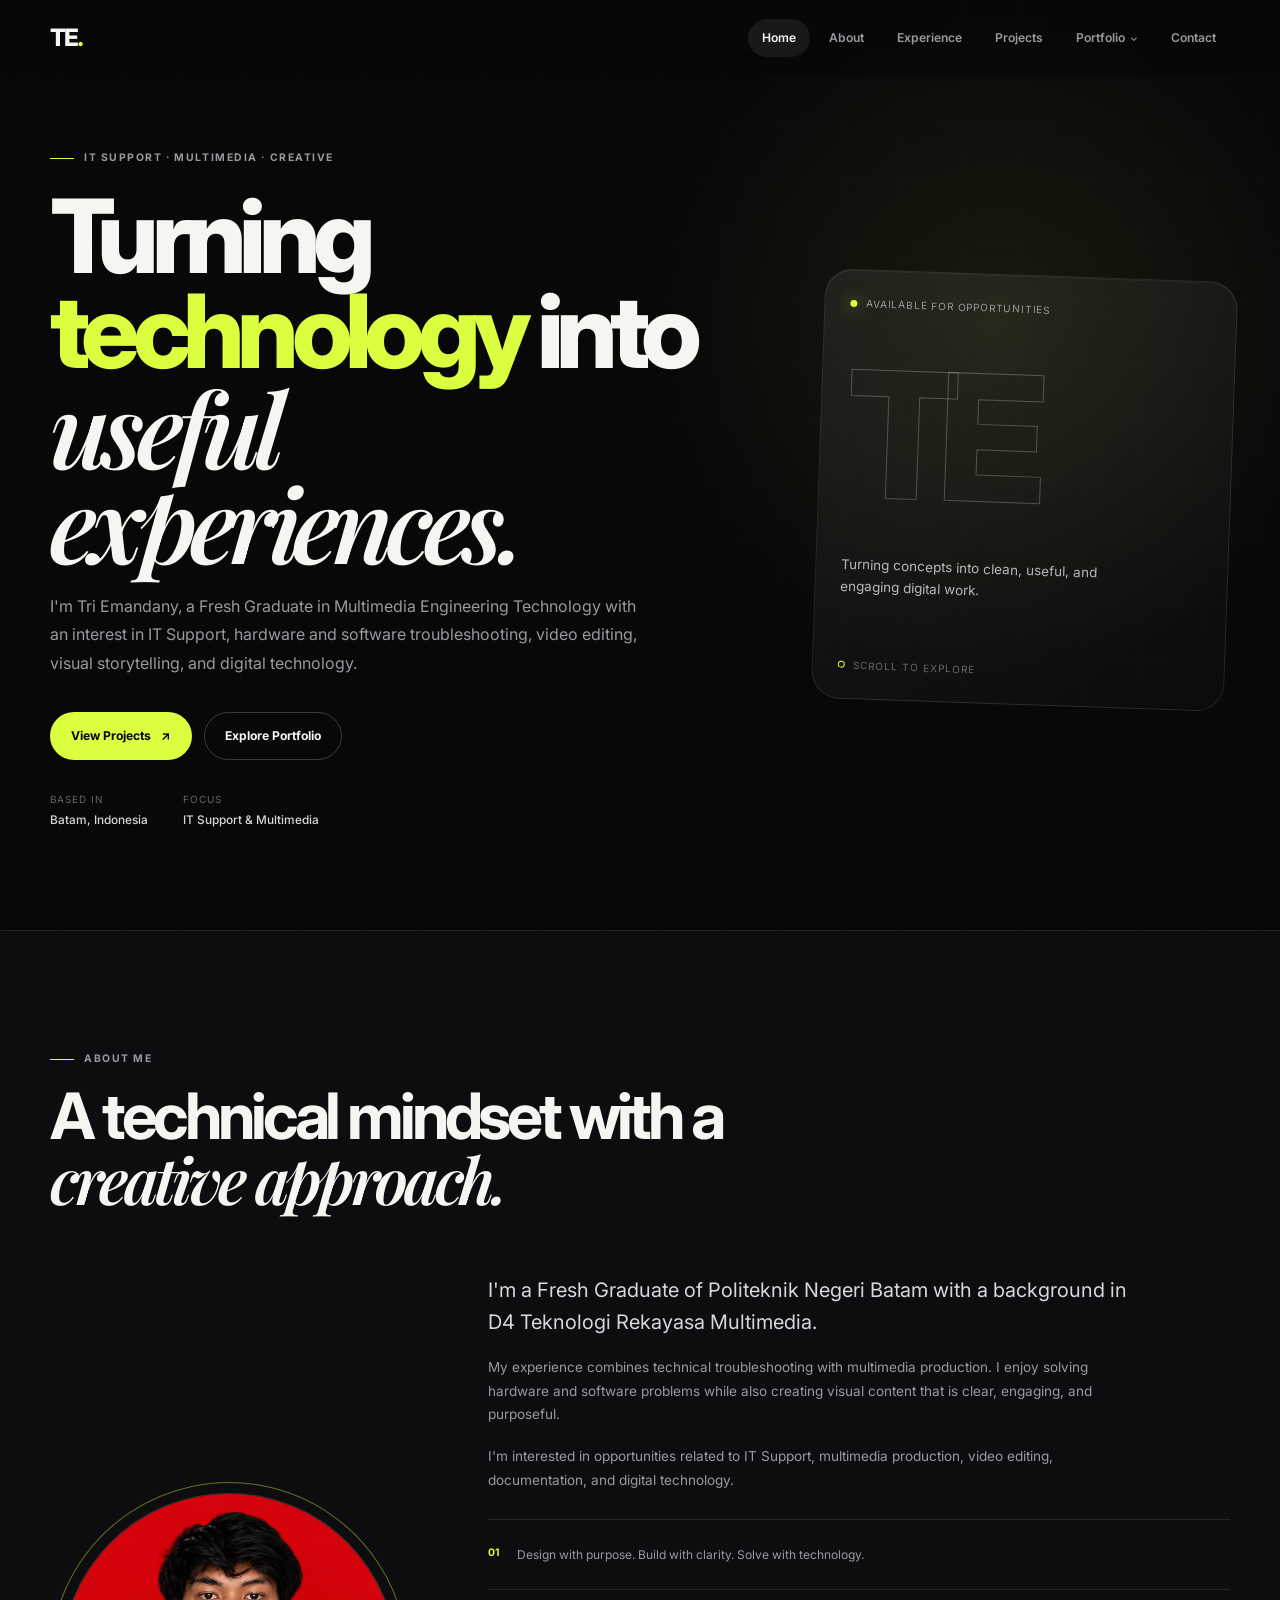
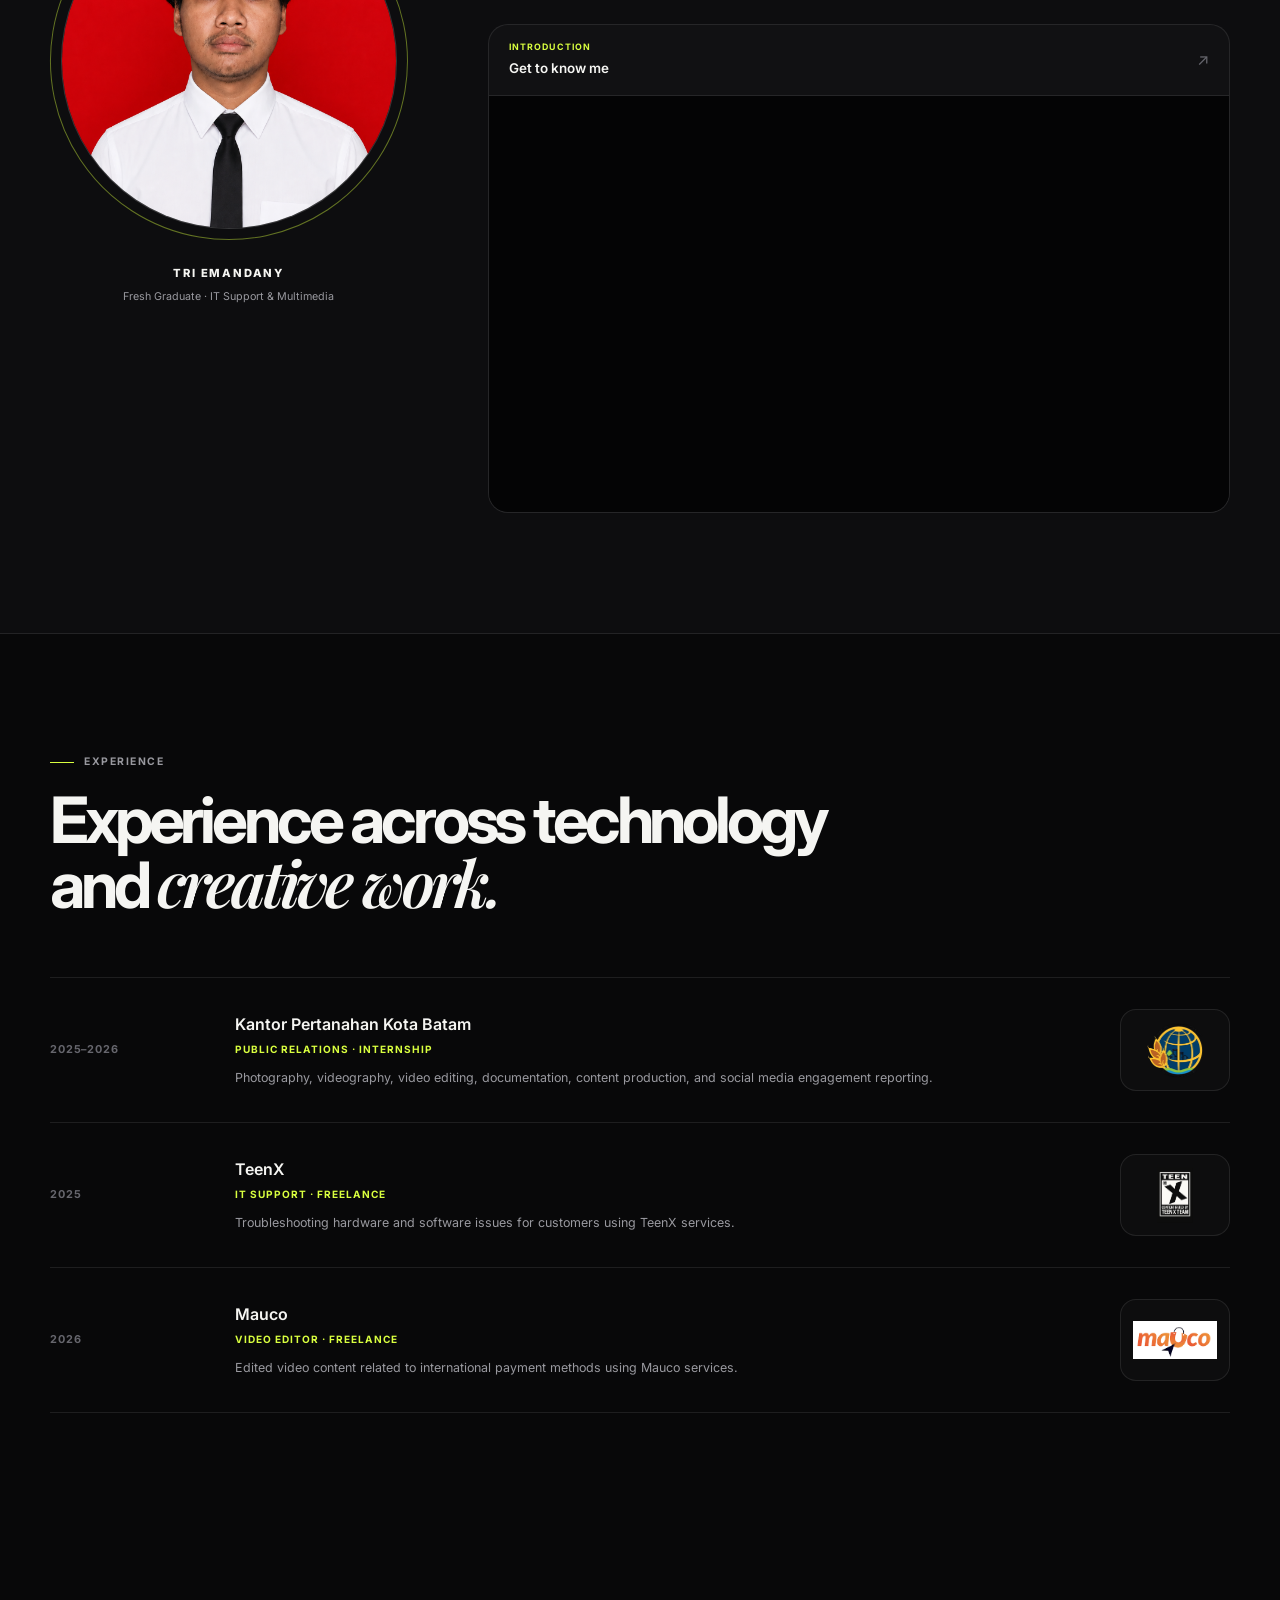
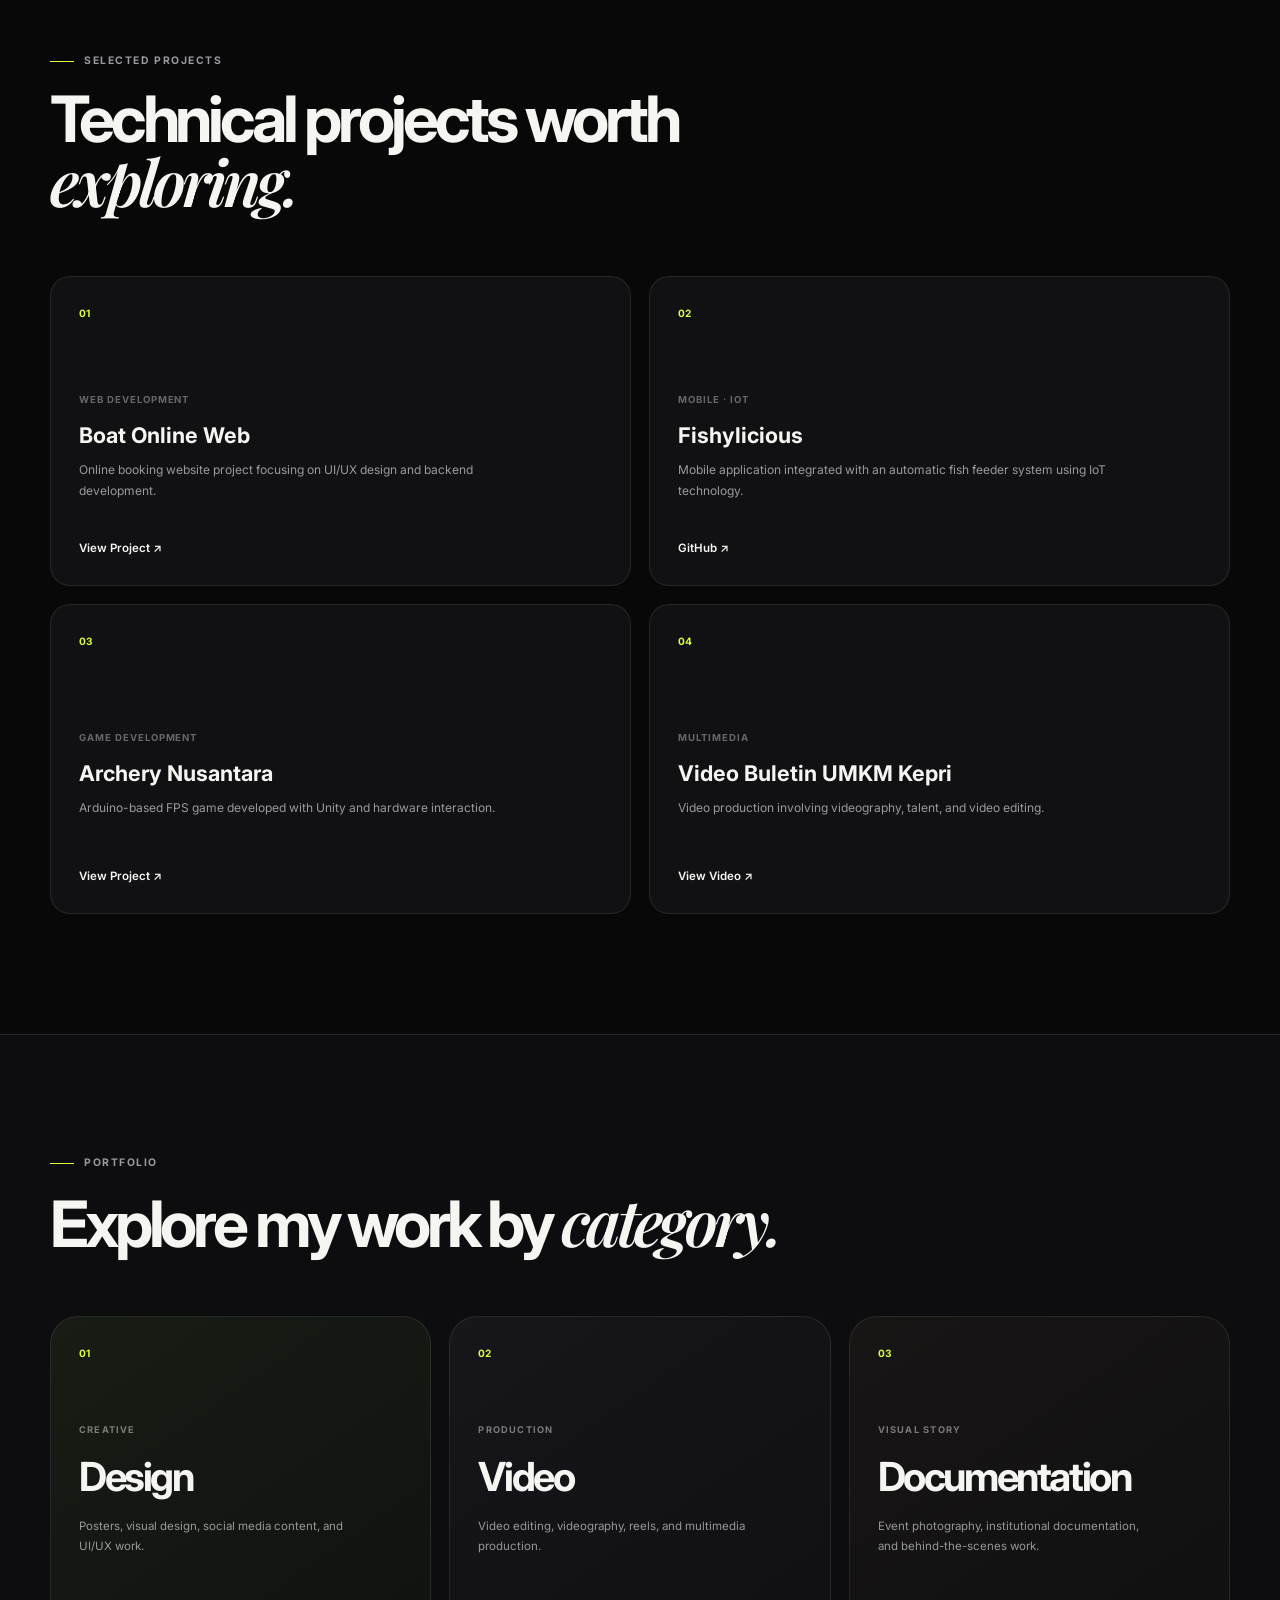
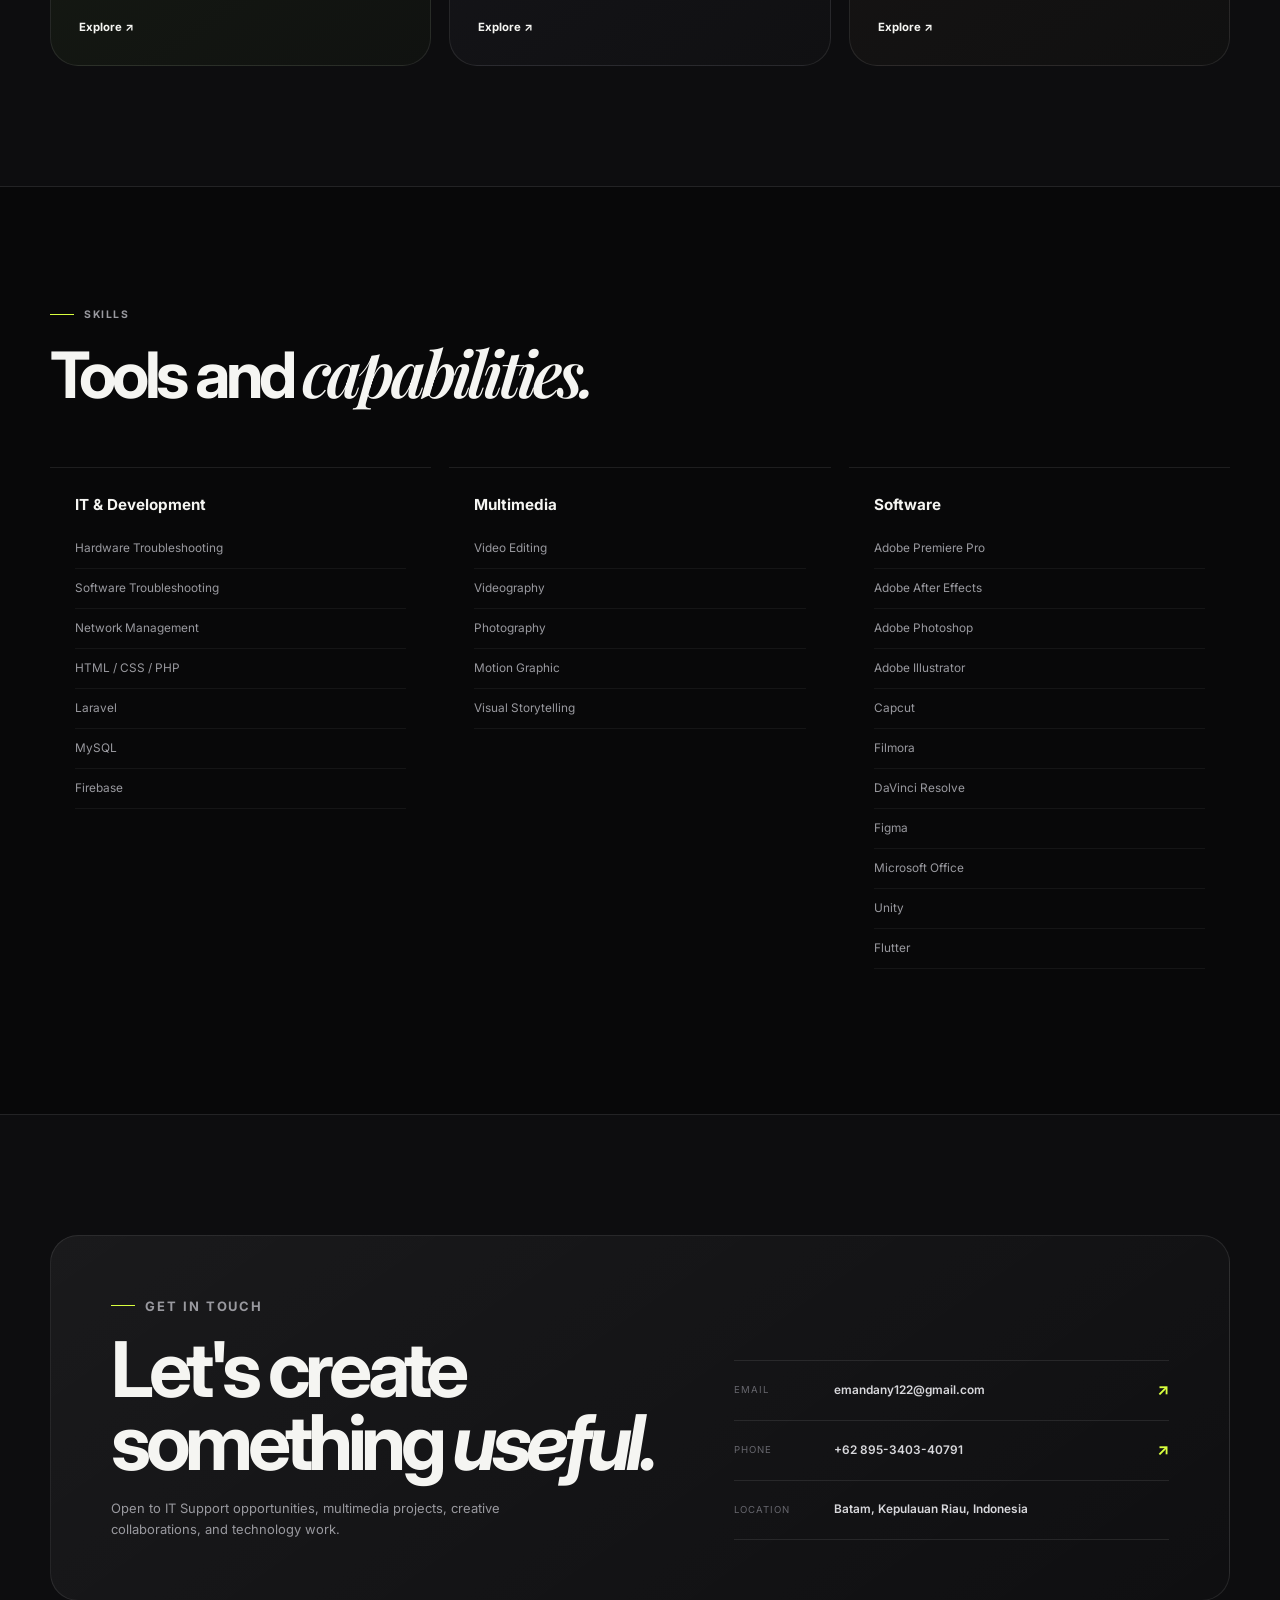
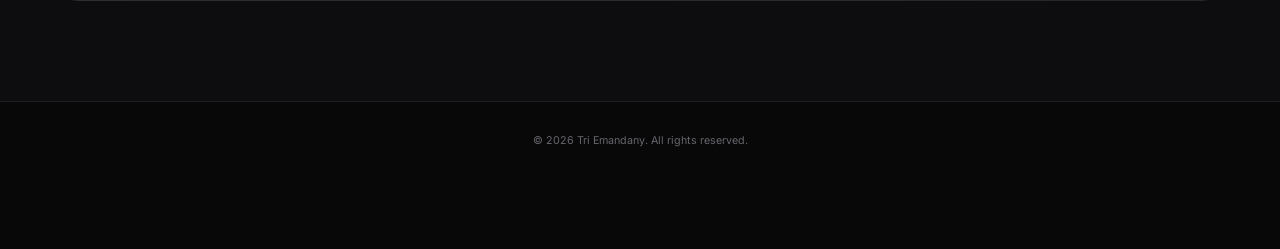
==== commit 3222efc2: "Add files via upload" ====
--- a/index.html
+++ b/index.html
@@ -24,10 +24,6 @@
         Tri Emandany — IT Support & Multimedia
     </title>
 
-
-    <!-- =====================================================
-         GOOGLE FONTS
-         ===================================================== -->
 
     <link rel="preconnect" href="https://fonts.googleapis.com">
 
@@ -42,11 +38,6 @@
         rel="stylesheet"
     >
 
-
-    <!-- =====================================================
-         MAIN CSS
-         ===================================================== -->
-
     <link
         rel="stylesheet"
         href="style.css"
@@ -57,10 +48,6 @@
 
 <body>
 
-
-<!-- =====================================================
-     HEADER
-     ===================================================== -->
 
 <header class="site-header">
 
@@ -98,7 +85,6 @@
                 Home
             </a>
 
-
             <a
                 href="#about"
                 class="nav-link"
@@ -106,14 +92,12 @@
                 About
             </a>
 
-
             <a
                 href="#experience"
                 class="nav-link"
             >
                 Experience
             </a>
-
 
             <a
                 href="#projects"
@@ -172,10 +156,6 @@
 <main>
 
 
-<!-- =====================================================
-     HERO
-     ===================================================== -->
-
 <section
     class="hero"
     id="home"
@@ -186,7 +166,6 @@
 
     <div class="container hero-container">
 
-
         <div class="hero-content">
 
             <p class="hero-label">
@@ -197,11 +176,9 @@
             <h1>
 
                 Turning
-
                 <span>
                     technology
                 </span>
-
                 into
 
                 <em>
@@ -314,10 +291,6 @@
 
 
 
-<!-- =====================================================
-     ABOUT ME
-     ===================================================== -->
-
 <section
     class="section about"
     id="about"
@@ -325,23 +298,18 @@
 
     <div class="container">
 
-
         <div class="section-heading">
 
             <p class="section-label">
                 ABOUT ME
             </p>
 
-
             <h2>
-
                 A technical mindset
                 with a
-
                 <em>
                     creative approach.
                 </em>
-
             </h2>
 
         </div>
@@ -349,20 +317,17 @@
 
         <div class="about-profile-layout">
 
-
-            <!-- PROFILE -->
-
             <div class="profile-column">
 
                 <div class="profile-picture-wrapper">
 
                     <div class="profile-ring"></div>
-
 
                     <img
                         src="assets/profile/profile.png"
                         alt="Portrait of Tri Emandany"
                         class="profile-picture"
+                        loading="lazy"
                     >
 
                 </div>
@@ -382,9 +347,6 @@
 
             </div>
 
-
-
-            <!-- ABOUT CONTENT -->
 
             <div class="about-content">
 
@@ -421,16 +383,12 @@
 
                 <div class="about-note">
 
-                    <span>
-                        01
-                    </span>
+                    <span>01</span>
 
                     <p>
-
                         Design with purpose.
                         Build with clarity.
                         Solve with technology.
-
                     </p>
 
                 </div>
@@ -452,9 +410,7 @@
 
                         </div>
 
-                        <span>
-                            ↗
-                        </span>
+                        <span>↗</span>
 
                     </div>
 
@@ -478,10 +434,6 @@
 
 
 
-<!-- =====================================================
-     EXPERIENCE
-     ===================================================== -->
-
 <section
     class="section experience"
     id="experience"
@@ -489,23 +441,18 @@
 
     <div class="container">
 
-
         <div class="section-heading">
 
             <p class="section-label">
                 EXPERIENCE
             </p>
 
-
             <h2>
-
                 Experience across
                 technology and
-
                 <em>
                     creative work.
                 </em>
-
             </h2>
 
         </div>
@@ -514,12 +461,7 @@
         <div class="experience-list">
 
 
-            <!-- =================================================
-                 KANTOR PERTANAHAN KOTA BATAM
-                 ================================================= -->
-
             <article class="experience-item">
-
 
                 <div class="experience-year">
                     2025–2026
@@ -532,19 +474,15 @@
                         Kantor Pertanahan Kota Batam
                     </h3>
 
-
                     <span>
                         Public Relations · Internship
                     </span>
 
-
                     <p>
-
                         Photography, videography,
                         video editing, documentation,
                         content production, and social
                         media engagement reporting.
-
                     </p>
 
                 </div>
@@ -560,20 +498,14 @@
 
                 </div>
 
-
             </article>
 
 
 
-            <!-- =================================================
-                 TEENX
-                 ================================================= -->
-
             <article class="experience-item">
 
-
                 <div class="experience-year">
-                    2025–Now
+                    2025
                 </div>
 
 
@@ -583,18 +515,14 @@
                         TeenX
                     </h3>
 
-
                     <span>
                         IT Support · Freelance
                     </span>
 
-
                     <p>
-
                         Troubleshooting hardware and
                         software issues for customers
                         using TeenX services.
-
                     </p>
 
                 </div>
@@ -610,17 +538,11 @@
 
                 </div>
 
-
             </article>
 
 
 
-            <!-- =================================================
-                 MAUCO
-                 ================================================= -->
-
             <article class="experience-item">
-
 
                 <div class="experience-year">
                     2026
@@ -633,18 +555,14 @@
                         Mauco
                     </h3>
 
-
                     <span>
                         Video Editor · Freelance
                     </span>
 
-
                     <p>
-
                         Edited video content related
                         to international payment methods
                         using Mauco services.
-
                     </p>
 
                 </div>
@@ -653,14 +571,13 @@
                 <div class="experience-logo">
 
                     <img
-                        src="assets/logos/mauco.png"
+                        src="assets/logos/Mauco.png"
                         alt="Mauco logo"
                         loading="lazy"
                     >
 
                 </div>
 
-
             </article>
 
 
@@ -671,10 +588,6 @@
 </section>
 
 
-
-<!-- =====================================================
-     SELECTED PROJECTS
-     ===================================================== -->
 
 <section
     class="section projects"
@@ -683,23 +596,18 @@
 
     <div class="container">
 
-
         <div class="section-heading">
 
             <p class="section-label">
                 SELECTED PROJECTS
             </p>
 
-
             <h2>
-
                 Technical projects
                 worth
-
                 <em>
                     exploring.
                 </em>
-
             </h2>
 
         </div>
@@ -714,25 +622,20 @@
                     01
                 </div>
 
-
                 <div class="project-content">
 
                     <span class="project-category">
                         WEB DEVELOPMENT
                     </span>
-
 
                     <h3>
                         Boat Online Web
                     </h3>
 
-
                     <p>
-
                         Online booking website project
                         focusing on UI/UX design and
                         backend development.
-
                     </p>
 
                 </div>
@@ -755,25 +658,20 @@
                     02
                 </div>
 
-
                 <div class="project-content">
 
                     <span class="project-category">
                         MOBILE · IOT
                     </span>
-
 
                     <h3>
                         Fishylicious
                     </h3>
 
-
                     <p>
-
                         Mobile application integrated
                         with an automatic fish feeder
                         system using IoT technology.
-
                     </p>
 
                 </div>
@@ -798,25 +696,20 @@
                     03
                 </div>
 
-
                 <div class="project-content">
 
                     <span class="project-category">
                         GAME DEVELOPMENT
                     </span>
-
 
                     <h3>
                         Archery Nusantara
                     </h3>
 
-
                     <p>
-
                         Arduino-based FPS game
                         developed with Unity and
                         hardware interaction.
-
                     </p>
 
                 </div>
@@ -841,25 +734,20 @@
                     04
                 </div>
 
-
                 <div class="project-content">
 
                     <span class="project-category">
                         MULTIMEDIA
                     </span>
-
 
                     <h3>
                         Video Buletin UMKM Kepri
                     </h3>
 
-
                     <p>
-
                         Video production involving
                         videography, talent,
                         and video editing.
-
                     </p>
 
                 </div>
@@ -874,6 +762,7 @@
 
             </article>
 
+
         </div>
 
     </div>
@@ -882,14 +771,11 @@
 
 
 
-<!-- =====================================================
-     PORTFOLIO OVERVIEW
-     ===================================================== -->
-
-<section class="section portfolio-overview">
+<section
+    class="section portfolio-overview"
+>
 
     <div class="container">
-
 
         <div class="section-heading">
 
@@ -897,16 +783,12 @@
                 PORTFOLIO
             </p>
 
-
             <h2>
-
                 Explore my work
                 by
-
                 <em>
                     category.
                 </em>
-
             </h2>
 
         </div>
@@ -924,29 +806,23 @@
                     01
                 </span>
 
-
                 <div>
 
                     <span>
                         CREATIVE
                     </span>
-
 
                     <h3>
                         Design
                     </h3>
 
-
                     <p>
-
                         Posters, visual design,
                         social media content,
                         and UI/UX work.
-
                     </p>
 
                 </div>
-
 
                 <strong>
                     Explore ↗
@@ -958,37 +834,31 @@
 
             <a
                 href="video.html"
-                class="portfolio-category video-category"
+                class="portfolio-category portfolio-video-card"
             >
 
                 <span class="category-number">
                     02
                 </span>
 
-
                 <div>
 
                     <span>
                         PRODUCTION
                     </span>
-
 
                     <h3>
                         Video
                     </h3>
 
-
                     <p>
-
                         Video editing,
                         videography,
                         reels, and
                         multimedia production.
-
                     </p>
 
                 </div>
-
 
                 <strong>
                     Explore ↗
@@ -1007,29 +877,23 @@
                     03
                 </span>
 
-
                 <div>
 
                     <span>
                         VISUAL STORY
                     </span>
-
 
                     <h3>
                         Documentation
                     </h3>
 
-
                     <p>
-
                         Event photography,
                         institutional documentation,
                         and behind-the-scenes work.
-
                     </p>
 
                 </div>
-
 
                 <strong>
                     Explore ↗
@@ -1037,6 +901,7 @@
 
             </a>
 
+
         </div>
 
     </div>
@@ -1044,10 +909,6 @@
 </section>
 
 
-
-<!-- =====================================================
-     SKILLS
-     ===================================================== -->
 
 <section
     class="section skills"
@@ -1056,21 +917,17 @@
 
     <div class="container">
 
-
         <div class="section-heading">
 
             <p class="section-label">
                 SKILLS
             </p>
 
-
             <h2>
-
                 Tools and
                 <em>
                     capabilities.
                 </em>
-
             </h2>
 
         </div>
@@ -1085,40 +942,20 @@
                     IT & Development
                 </h3>
 
-
                 <ul>
 
-                    <li>
-                        Hardware Troubleshooting
-                    </li>
-
-                    <li>
-                        Software Troubleshooting
-                    </li>
-
-                    <li>
-                        Network Management
-                    </li>
-
-                    <li>
-                        HTML / CSS / PHP
-                    </li>
-
-                    <li>
-                        Laravel
-                    </li>
-
-                    <li>
-                        MySQL
-                    </li>
-
-                    <li>
-                        Firebase
-                    </li>
+                    <li>Hardware Troubleshooting</li>
+                    <li>Software Troubleshooting</li>
+                    <li>Network Management</li>
+                    <li>HTML / CSS / PHP</li>
+                    <li>Laravel</li>
+                    <li>MySQL</li>
+                    <li>Firebase</li>
 
                 </ul>
 
             </div>
+
 
 
             <div class="skill-group">
@@ -1127,32 +964,18 @@
                     Multimedia
                 </h3>
 
-
                 <ul>
 
-                    <li>
-                        Video Editing
-                    </li>
-
-                    <li>
-                        Videography
-                    </li>
-
-                    <li>
-                        Photography
-                    </li>
-
-                    <li>
-                        Motion Graphic
-                    </li>
-
-                    <li>
-                        Visual Storytelling
-                    </li>
+                    <li>Video Editing</li>
+                    <li>Videography</li>
+                    <li>Photography</li>
+                    <li>Motion Graphic</li>
+                    <li>Visual Storytelling</li>
 
                 </ul>
 
             </div>
+
 
 
             <div class="skill-group">
@@ -1161,36 +984,19 @@
                     Software
                 </h3>
 
-
                 <ul>
 
-                    <li>
-                        Adobe Premiere Pro
-                    </li>
-
-                    <li>
-                        Adobe After Effects
-                    </li>
-
-                    <li>
-                        Adobe Photoshop
-                    </li>
-
-                    <li>
-                        Figma
-                    </li>
-
-                    <li>
-                        Microsoft Office
-                    </li>
-
-                    <li>
-                        Unity
-                    </li>
-
-                    <li>
-                        Flutter
-                    </li>
+                    <li>Adobe Premiere Pro</li>
+                    <li>Adobe After Effects</li>
+                    <li>Adobe Photoshop</li>
+                    <li>Adobe Illustrator</li>
+                    <li>Capcut</li>
+                    <li>Filmora</li>
+                    <li>DaVinci Resolve</li>
+                    <li>Figma</li>
+                    <li>Microsoft Office</li>
+                    <li>Unity</li>
+                    <li>Flutter</li>
 
                 </ul>
 
@@ -1204,10 +1010,6 @@
 </section>
 
 
-
-<!-- =====================================================
-     CONTACT
-     ===================================================== -->
 
 <section
     class="section contact"
@@ -1216,7 +1018,6 @@
 
     <div class="container">
 
-
         <div class="contact-wrapper">
 
 
@@ -1226,31 +1027,24 @@
                     GET IN TOUCH
                 </p>
 
-
                 <h2>
-
                     Let's create
                     something
                     <em>
                         useful.
                     </em>
-
                 </h2>
 
-
                 <p>
-
                     Open to IT Support opportunities,
                     multimedia projects, creative
                     collaborations, and technology work.
-
                 </p>
 
             </div>
 
 
             <div class="contact-details">
-
 
                 <a
                     href="mailto:emandany122@gmail.com"
@@ -1265,9 +1059,7 @@
                         emandany122@gmail.com
                     </strong>
 
-                    <b>
-                        ↗
-                    </b>
+                    <b>↗</b>
 
                 </a>
 
@@ -1285,9 +1077,7 @@
                         +62 895-3403-40791
                     </strong>
 
-                    <b>
-                        ↗
-                    </b>
+                    <b>↗</b>
 
                 </a>
 
@@ -1318,30 +1108,36 @@
 
 
 
-<!-- =====================================================
-     FOOTER
-     ===================================================== -->
-
 <footer>
 
     <div class="container footer-content">
 
         <p>
-            © 2026 Tri Emandany.
-            All rights reserved.
+            © 2026 Tri Emandany. All rights reserved.
         </p>
 
-
-        <a href="#home">
-            Back to top ↑
-        </a>
-
     </div>
 
 </footer>
 
 
 
+<button
+    type="button"
+    class="floating-navigation floating-top-only"
+    id="backToTop"
+    aria-label="Back to top"
+    title="Back to top"
+>
+
+    <span class="floating-nav-button">
+        <span>Back to Top</span>
+        <span class="floating-nav-icon">↑</span>
+    </span>
+
+</button>
+
+
 <script src="main.js"></script>
 
 </body>
--- a/style.css
+++ b/style.css
@@ -1,15 +1,8 @@
-/* =========================================================
-   TRI EMANDANY PORTFOLIO
-   FINAL GLOBAL CSS
-   ========================================================= */
-
 :root {
-
     --bg: #080809;
     --bg-soft: #0d0d0f;
-
     --surface: #111113;
-    --surface-hover: #1a1a1d;
+    --surface-hover: #18181b;
 
     --text: #f5f5f2;
     --text-soft: #d8d8dc;
@@ -17,9 +10,9 @@
     --muted: #99999f;
     --muted-dark: #66666d;
 
-    --border: rgba(255,255,255,.09);
-    --border-soft: rgba(255,255,255,.05);
-    --border-hover: rgba(255,255,255,.20);
+    --border: rgba(255, 255, 255, 0.09);
+    --border-soft: rgba(255, 255, 255, 0.05);
+    --border-hover: rgba(255, 255, 255, 0.20);
 
     --accent: #d9ff3f;
     --accent-hover: #c8ed34;
@@ -33,7 +26,7 @@
     --radius-md: 20px;
     --radius-lg: 28px;
 
-    --ease: cubic-bezier(.2,.7,.2,1);
+    --ease: cubic-bezier(.2, .7, .2, 1);
 }
 
 
@@ -127,11 +120,10 @@
    ========================================================= */
 
 .container {
-    width:
-        min(
-            var(--container),
-            calc(100% - 40px)
-        );
+    width: min(
+        var(--container),
+        calc(100% - 40px)
+    );
 
     margin-inline: auto;
 }
@@ -152,16 +144,16 @@
     z-index: 1000;
 
     background:
-        rgba(8,8,9,.70);
+        rgba(8, 8, 9, .72);
+
+    border-bottom:
+        1px solid transparent;
 
     backdrop-filter:
         blur(18px);
 
     -webkit-backdrop-filter:
         blur(18px);
-
-    border-bottom:
-        1px solid transparent;
 
     transition:
         background .3s ease,
@@ -171,28 +163,22 @@
 
 .site-header.scrolled {
     background:
-        rgba(8,8,9,.94);
+        rgba(8, 8, 9, .94);
 
     border-color:
         var(--border);
 
     box-shadow:
         0 10px 35px
-        rgba(0,0,0,.18);
+        rgba(0, 0, 0, .18);
 }
 
 .site-header > .container {
-    min-height:
-        76px;
-
-    display:
-        flex;
-
-    align-items:
-        center;
-
-    justify-content:
-        space-between;
+    min-height: 76px;
+
+    display: flex;
+    align-items: center;
+    justify-content: space-between;
 }
 
 
@@ -201,67 +187,46 @@
    ========================================================= */
 
 .logo {
-    display:
-        inline-flex;
-
-    align-items:
-        center;
-
-    font-size:
-        1.5rem;
-
-    font-weight:
-        800;
-
-    letter-spacing:
-        -.08em;
+    display: inline-flex;
+    align-items: center;
+
+    font-size: 1.5rem;
+    font-weight: 800;
+
+    letter-spacing: -.08em;
 }
 
 .logo span {
-    color:
-        var(--accent);
+    color: var(--accent);
 }
 
 
 /* =========================================================
-   NAV
+   NAVIGATION
    ========================================================= */
 
 .navigation {
-    display:
-        flex;
-
-    align-items:
-        center;
-
-    gap:
-        5px;
+    display: flex;
+
+    align-items: center;
+
+    gap: 5px;
 }
 
 .navigation > a {
-    min-height:
-        38px;
-
-    padding:
-        0 14px;
-
-    display:
-        inline-flex;
-
-    align-items:
-        center;
-
-    border-radius:
-        999px;
-
-    color:
-        var(--muted);
-
-    font-size:
-        .76rem;
-
-    font-weight:
-        600;
+    min-height: 38px;
+
+    padding: 0 14px;
+
+    display: inline-flex;
+    align-items: center;
+
+    border-radius: 999px;
+
+    color: var(--muted);
+
+    font-size: .76rem;
+    font-weight: 600;
 
     transition:
         color .25s ease,
@@ -270,8 +235,7 @@
 
 .navigation > a:hover,
 .navigation > a.active {
-    color:
-        var(--text);
+    color: var(--text);
 
     background:
         rgba(255,255,255,.07);
@@ -279,50 +243,35 @@
 
 
 /* =========================================================
-   NAV DROPDOWN
+   PORTFOLIO DROPDOWN
    ========================================================= */
 
 .nav-dropdown {
-    position:
-        relative;
+    position: relative;
+    z-index: 1100;
 }
 
 .nav-dropdown-button {
-    min-height:
-        38px;
-
-    padding:
-        0 14px;
-
-    display:
-        inline-flex;
-
-    align-items:
-        center;
-
-    gap:
-        5px;
-
-    border:
-        0;
-
-    border-radius:
-        999px;
-
-    background:
-        transparent;
-
-    color:
-        var(--muted);
-
-    cursor:
-        pointer;
-
-    font-size:
-        .76rem;
-
-    font-weight:
-        600;
+    min-height: 38px;
+
+    padding: 0 14px;
+
+    display: inline-flex;
+    align-items: center;
+
+    gap: 5px;
+
+    border: 0;
+    border-radius: 999px;
+
+    background: transparent;
+
+    color: var(--muted);
+
+    cursor: pointer;
+
+    font-size: .76rem;
+    font-weight: 600;
 
     transition:
         color .25s ease,
@@ -330,16 +279,14 @@
 }
 
 .nav-dropdown-button:hover {
-    color:
-        var(--text);
+    color: var(--text);
 
     background:
         rgba(255,255,255,.07);
 }
 
 .nav-dropdown-button span {
-    font-size:
-        .62rem;
+    font-size: .62rem;
 
     transition:
         transform .25s ease;
@@ -351,39 +298,34 @@
         rotate(180deg);
 }
 
+.nav-dropdown-menu::before {
+    content: "";
+    position: absolute;
+    top: -12px;
+    left: 0;
+    right: 0;
+    height: 12px;
+}
+
 .nav-dropdown-menu {
-    position:
-        absolute;
-
-    top:
-        calc(100% + 10px);
-
-    left:
-        50%;
-
-    min-width:
-        190px;
-
-    padding:
-        8px;
+    position: absolute;
+
+    top: 100%;
+    left: 50%;
+
+    min-width: 190px;
+
+    padding: 8px;
 
     transform:
-        translate(-50%,10px);
-
-    opacity:
-        0;
-
-    visibility:
-        hidden;
-
-    pointer-events:
-        none;
-
-    background:
-        rgba(17,17,19,.97);
-
-    backdrop-filter:
-        blur(18px);
+        translate(-50%, 10px);
+
+    z-index: 1101;
+
+    opacity: 0;
+
+    visibility: hidden;
+    pointer-events: none;
 
     border:
         1px solid
@@ -391,6 +333,12 @@
 
     border-radius:
         var(--radius-sm);
+
+    background:
+        rgba(17,17,19,.97);
+
+    backdrop-filter:
+        blur(18px);
 
     box-shadow:
         0 20px 50px
@@ -406,22 +354,17 @@
 .nav-dropdown-menu,
 .nav-dropdown.open
 .nav-dropdown-menu {
-    opacity:
-        1;
-
-    visibility:
-        visible;
-
-    pointer-events:
-        auto;
+    opacity: 1;
+
+    visibility: visible;
+    pointer-events: auto;
 
     transform:
-        translate(-50%,0);
+        translate(-50%, 0);
 }
 
 .nav-dropdown-menu a {
-    display:
-        block;
+    display: block;
 
     padding:
         11px 12px;
@@ -437,6 +380,10 @@
 
     font-weight:
         600;
+
+    transition:
+        color .2s ease,
+        background .2s ease;
 }
 
 .nav-dropdown-menu a:hover,
@@ -454,34 +401,25 @@
    ========================================================= */
 
 .menu-toggle {
-    display:
-        none;
-
-    width:
-        44px;
-
-    height:
-        44px;
-
-    border:
-        0;
-
-    background:
-        transparent;
-
-    cursor:
-        pointer;
+    display: none;
+
+    width: 44px;
+    height: 44px;
+
+    padding: 0;
+
+    border: 0;
+
+    background: transparent;
+
+    cursor: pointer;
 }
 
 .menu-toggle span {
-    display:
-        block;
-
-    width:
-        22px;
-
-    height:
-        1px;
+    display: block;
+
+    width: 22px;
+    height: 1px;
 
     margin:
         5px auto;
@@ -509,7 +447,7 @@
 
 
 /* =========================================================
-   GENERAL
+   GENERAL SECTION
    ========================================================= */
 
 .section {
@@ -519,14 +457,11 @@
 
 .section-label,
 .hero-label {
-    display:
-        flex;
-
-    align-items:
-        center;
-
-    gap:
-        10px;
+    display: flex;
+
+    align-items: center;
+
+    gap: 10px;
 
     color:
         var(--muted);
@@ -546,14 +481,10 @@
 
 .section-label::before,
 .hero-label::before {
-    content:
-        "";
-
-    width:
-        24px;
-
-    height:
-        1px;
+    content: "";
+
+    width: 24px;
+    height: 1px;
 
     background:
         var(--accent);
@@ -568,8 +499,7 @@
 }
 
 .section-heading h2 {
-    margin-top:
-        18px;
+    margin-top: 18px;
 
     font-size:
         clamp(
@@ -586,7 +516,10 @@
 }
 
 .section-heading em,
-.hero h1 em {
+.hero h1 em,
+.design-intro h2 em,
+.design-note h2 em,
+.video-cta h2 em {
     font-family:
         var(--serif);
 
@@ -596,7 +529,7 @@
 
 
 /* =========================================================
-   BUTTONS
+   BUTTON
    ========================================================= */
 
 .button {
@@ -634,7 +567,8 @@
         transform .25s ease,
         background .25s ease,
         color .25s ease,
-        border-color .25s ease;
+        border-color .25s ease,
+        box-shadow .25s ease;
 }
 
 .button-primary {
@@ -651,6 +585,10 @@
 
     transform:
         translateY(-3px);
+
+    box-shadow:
+        0 14px 35px
+        rgba(217,255,63,.12);
 }
 
 .button-secondary {
@@ -662,14 +600,14 @@
 }
 
 .button-secondary:hover {
-    color:
-        var(--bg);
-
     background:
         var(--accent);
 
     border-color:
         var(--accent);
+
+    color:
+        var(--bg);
 
     transform:
         translateY(-3px);
@@ -685,7 +623,9 @@
         760px;
 
     padding:
-        150px 0 100px;
+        150px
+        0
+        100px;
 
     display:
         flex;
@@ -708,14 +648,16 @@
 }
 
 .hero::before {
-    content:
-        "";
+    content: "";
 
     position:
         absolute;
 
     inset:
         0;
+
+    pointer-events:
+        none;
 
     background-image:
         linear-gradient(
@@ -735,13 +677,6 @@
 
     opacity:
         .4;
-
-    mask-image:
-        linear-gradient(
-            to bottom,
-            black,
-            transparent
-        );
 }
 
 .hero-container {
@@ -920,13 +855,17 @@
         rotate(2deg);
 
     transition:
-        transform .45s ease;
+        transform .45s ease,
+        border-color .3s ease;
 }
 
 .hero-card:hover {
     transform:
         rotate(0deg)
         translateY(-6px);
+
+    border-color:
+        var(--border-hover);
 }
 
 .availability {
@@ -1085,6 +1024,9 @@
         column;
 
     align-items:
+        center;
+
+    justify-content:
         center;
 }
 
@@ -1097,7 +1039,7 @@
         );
 
     aspect-ratio:
-        1;
+        1 / 1;
 
     position:
         relative;
@@ -1118,6 +1060,9 @@
 
     object-fit:
         cover;
+
+    object-position:
+        center;
 
     border-radius:
         50%;
@@ -1327,6 +1272,9 @@
 }
 
 .about-note p {
+    max-width:
+        400px;
+
     color:
         var(--muted);
 
@@ -1336,7 +1284,7 @@
 
 
 /* =========================================================
-   VIDEO CARD
+   INTRO VIDEO
    ========================================================= */
 
 .video-card {
@@ -1373,6 +1321,9 @@
     justify-content:
         space-between;
 
+    gap:
+        15px;
+
     border-bottom:
         1px solid
         var(--border);
@@ -1391,6 +1342,9 @@
     font-size:
         .55rem;
 
+    font-weight:
+        700;
+
     letter-spacing:
         .13em;
 }
@@ -1398,6 +1352,9 @@
 .video-header h3 {
     font-size:
         .84rem;
+
+    font-weight:
+        600;
 }
 
 .video-header > span {
@@ -1417,18 +1374,15 @@
 
     border:
         0;
+
+    background:
+        #040405;
 }
 
 
 /* =========================================================
    EXPERIENCE
    ========================================================= */
-
-.experience {
-    background:
-        var(--bg);
-}
-
 
 .experience-list {
     border-top:
@@ -1436,9 +1390,7 @@
         var(--border);
 }
 
-
 .experience-item {
-
     min-height:
         145px;
 
@@ -1457,25 +1409,18 @@
         center;
 
     padding:
-        30px
-        0;
+        30px 0;
 
     border-bottom:
         1px solid
         var(--border);
 
-    position:
-        relative;
-
     transition:
         padding .3s ease,
         background .3s ease;
-
-}
-
+}
 
 .experience-item:hover {
-
     padding-left:
         12px;
 
@@ -1485,12 +1430,9 @@
             rgba(217,255,63,.025),
             transparent
         );
-
-}
-
+}
 
 .experience-year {
-
     color:
         var(--muted-dark);
 
@@ -1505,12 +1447,9 @@
 
     text-transform:
         uppercase;
-
-}
-
+}
 
 .experience-content h3 {
-
     margin-bottom:
         4px;
 
@@ -1519,12 +1458,9 @@
 
     font-weight:
         600;
-
-}
-
+}
 
 .experience-content span {
-
     display:
         block;
 
@@ -1545,12 +1481,9 @@
 
     text-transform:
         uppercase;
-
-}
-
+}
 
 .experience-content p {
-
     max-width:
         720px;
 
@@ -1562,16 +1495,9 @@
 
     line-height:
         1.7;
-
-}
-
-
-/* =========================================================
-   COMPANY LOGO
-   ========================================================= */
+}
 
 .experience-logo {
-
     width:
         110px;
 
@@ -1607,13 +1533,10 @@
         transform .3s ease,
         border-color .3s ease,
         background .3s ease;
-
-}
-
+}
 
 .experience-item:hover
 .experience-logo {
-
     transform:
         translateY(-3px);
 
@@ -1622,12 +1545,9 @@
 
     background:
         rgba(217,255,63,.03);
-
-}
-
+}
 
 .experience-logo img {
-
     width:
         100%;
 
@@ -1636,14 +1556,9 @@
 
     object-fit:
         contain;
-
-}
-
-
-/* Broken logo fallback */
+}
 
 .experience-logo.image-error::after {
-
     content:
         "LOGO";
 
@@ -1658,7 +1573,6 @@
 
     letter-spacing:
         .1em;
-
 }
 
 
@@ -1667,7 +1581,6 @@
    ========================================================= */
 
 .project-grid {
-
     display:
         grid;
 
@@ -1679,11 +1592,9 @@
 
     gap:
         18px;
-
 }
 
 .project-card {
-
     min-height:
         310px;
 
@@ -1719,11 +1630,9 @@
         transform .3s var(--ease),
         border-color .3s ease,
         background .3s ease;
-
 }
 
 .project-card:hover {
-
     transform:
         translateY(-6px);
 
@@ -1732,11 +1641,9 @@
 
     background:
         var(--surface-hover);
-
 }
 
 .project-number {
-
     color:
         var(--accent);
 
@@ -1745,18 +1652,14 @@
 
     font-weight:
         700;
-
 }
 
 .project-content {
-
     margin-top:
         50px;
-
 }
 
 .project-category {
-
     display:
         inline-block;
 
@@ -1774,21 +1677,17 @@
 
     letter-spacing:
         .1em;
-
 }
 
 .project-content h3 {
-
     margin-bottom:
         8px;
 
     font-size:
         1.35rem;
-
 }
 
 .project-content p {
-
     max-width:
         460px;
 
@@ -1798,9 +1697,13 @@
     font-size:
         .75rem;
 
+    line-height:
+        1.7;
 }
 
 .project-link {
+    align-self:
+        flex-start;
 
     margin-top:
         24px;
@@ -1816,24 +1719,20 @@
 
     transition:
         color .25s ease;
-
 }
 
 .project-card:hover
 .project-link {
-
     color:
         var(--accent);
-
 }
 
 
 /* =========================================================
-   PORTFOLIO CATEGORY
+   PORTFOLIO OVERVIEW
    ========================================================= */
 
 .portfolio-overview {
-
     background:
         var(--bg-soft);
 
@@ -1844,11 +1743,9 @@
     border-bottom:
         1px solid
         var(--border);
-
 }
 
 .portfolio-category-grid {
-
     display:
         grid;
 
@@ -1860,11 +1757,9 @@
 
     gap:
         18px;
-
 }
 
 .portfolio-category {
-
     min-height:
         350px;
 
@@ -1896,22 +1791,18 @@
     transition:
         transform .35s ease,
         border-color .35s ease;
-
 }
 
 .portfolio-category:hover {
-
     transform:
         translateY(-7px);
 
     border-color:
         var(--border-hover);
-
 }
 
 .portfolio-category >
 span:first-child {
-
     color:
         var(--accent);
 
@@ -1920,22 +1811,18 @@
 
     font-weight:
         700;
-
 }
 
 .portfolio-category > div {
-
     position:
         relative;
 
     z-index:
         2;
-
 }
 
 .portfolio-category >
 div > span {
-
     display:
         block;
 
@@ -1953,11 +1840,9 @@
 
     letter-spacing:
         .13em;
-
 }
 
 .portfolio-category h3 {
-
     margin-bottom:
         8px;
 
@@ -1966,11 +1851,9 @@
 
     letter-spacing:
         -.06em;
-
 }
 
 .portfolio-category p {
-
     max-width:
         280px;
 
@@ -1980,10 +1863,11 @@
     font-size:
         .72rem;
 
+    line-height:
+        1.7;
 }
 
 .portfolio-category strong {
-
     position:
         relative;
 
@@ -1995,47 +1879,33 @@
 
     font-size:
         .71rem;
-
-}
-
-.portfolio-category:hover strong {
-
-    color:
-        var(--accent);
-
 }
 
 .design-category {
-
     background:
         linear-gradient(
             145deg,
             #171c14,
             #101210
         );
-
-}
-
-.video-category {
-
+}
+
+.portfolio-video-card {
     background:
         linear-gradient(
             145deg,
             #16161b,
             #101012
         );
-
 }
 
 .documentation-category {
-
     background:
         linear-gradient(
             145deg,
             #181515,
             #101010
         );
-
 }
 
 
@@ -2044,7 +1914,6 @@
    ========================================================= */
 
 .skills-grid {
-
     display:
         grid;
 
@@ -2056,32 +1925,26 @@
 
     gap:
         18px;
-
 }
 
 .skill-group {
-
     padding:
         25px;
 
     border-top:
         1px solid
         var(--border);
-
 }
 
 .skill-group h3 {
-
     margin-bottom:
         22px;
 
     font-size:
         .95rem;
-
 }
 
 .skill-group ul {
-
     display:
         grid;
 
@@ -2090,11 +1953,9 @@
 
     list-style:
         none;
-
 }
 
 .skill-group li {
-
     padding-bottom:
         10px;
 
@@ -2107,7 +1968,6 @@
 
     font-size:
         .74rem;
-
 }
 
 
@@ -2116,7 +1976,6 @@
    ========================================================= */
 
 .contact {
-
     padding-bottom:
         100px;
 
@@ -2126,11 +1985,9 @@
     border-top:
         1px solid
         var(--border);
-
 }
 
 .contact-wrapper {
-
     display:
         grid;
 
@@ -2157,11 +2014,9 @@
             rgba(255,255,255,.055),
             rgba(255,255,255,.01)
         );
-
 }
 
 .contact-intro h2 {
-
     max-width:
         650px;
 
@@ -2180,11 +2035,9 @@
 
     letter-spacing:
         -.07em;
-
 }
 
 .contact-intro > p {
-
     max-width:
         480px;
 
@@ -2193,18 +2046,14 @@
 
     font-size:
         .81rem;
-
 }
 
 .contact-details {
-
     align-self:
         end;
-
 }
 
 .contact-item {
-
     min-height:
         60px;
 
@@ -2228,19 +2077,15 @@
     border-top:
         1px solid
         var(--border);
-
 }
 
 .contact-item:last-child {
-
     border-bottom:
         1px solid
         var(--border);
-
 }
 
 .contact-item > span {
-
     color:
         var(--muted-dark);
 
@@ -2252,11 +2097,9 @@
 
     letter-spacing:
         .1em;
-
 }
 
 .contact-item > strong {
-
     color:
         var(--text-soft);
 
@@ -2268,27 +2111,23 @@
 
     overflow-wrap:
         anywhere;
-
 }
 
 .contact-item > b {
-
     color:
         var(--accent);
 
     text-align:
         right;
-
 }
 
 
 /* =========================================================
-   SUBPAGE
+   SUBPAGE HERO
    ========================================================= */
 
 .portfolio-page-header,
 .video-page-hero {
-
     min-height:
         580px;
 
@@ -2319,12 +2158,10 @@
             rgba(217,255,63,.08),
             transparent 30%
         );
-
 }
 
 .portfolio-page-header::before,
 .video-page-hero::before {
-
     content:
         "";
 
@@ -2352,12 +2189,10 @@
 
     opacity:
         .35;
-
 }
 
 .portfolio-page-header h1,
 .video-page-hero h1 {
-
     position:
         relative;
 
@@ -2382,12 +2217,10 @@
 
     letter-spacing:
         -.075em;
-
 }
 
 .portfolio-page-header h1 em,
 .video-page-hero h1 em {
-
     display:
         block;
 
@@ -2396,7 +2229,29 @@
 
     font-weight:
         600;
-
+}
+
+.portfolio-page-header
+> .container
+> p:last-child,
+.video-page-description {
+    position:
+        relative;
+
+    z-index:
+        1;
+
+    max-width:
+        610px;
+
+    color:
+        var(--muted);
+
+    font-size:
+        .88rem;
+
+    line-height:
+        1.8;
 }
 
 
@@ -2405,7 +2260,6 @@
    ========================================================= */
 
 .gallery-grid {
-
     display:
         grid;
 
@@ -2417,11 +2271,9 @@
 
     gap:
         20px;
-
 }
 
 .gallery-item {
-
     overflow:
         hidden;
 
@@ -2435,20 +2287,31 @@
     background:
         var(--surface);
 
+    transition:
+        transform .35s ease,
+        border-color .3s ease;
+}
+
+.gallery-item:hover {
+    transform:
+        translateY(-6px);
+
+    border-color:
+        var(--border-hover);
 }
 
 .gallery-image {
-
     aspect-ratio:
         4 / 3;
 
     overflow:
         hidden;
 
+    background:
+        var(--surface);
 }
 
 .gallery-image img {
-
     width:
         100%;
 
@@ -2460,19 +2323,15 @@
 
     transition:
         transform .6s ease;
-
 }
 
 .gallery-item:hover
 .gallery-image img {
-
     transform:
         scale(1.04);
-
 }
 
 .gallery-placeholder {
-
     min-height:
         400px;
 
@@ -2481,6 +2340,12 @@
 
     place-items:
         center;
+
+    position:
+        relative;
+
+    overflow:
+        hidden;
 
     color:
         var(--accent);
@@ -2497,22 +2362,18 @@
 
     font-weight:
         800;
-
 }
 
 .gallery-info {
-
     padding:
         20px;
 
     border-top:
         1px solid
         var(--border);
-
 }
 
 .gallery-info > span {
-
     display:
         block;
 
@@ -2530,36 +2391,570 @@
 
     letter-spacing:
         .12em;
-
 }
 
 .gallery-info h2 {
-
     margin-bottom:
         5px;
 
     font-size:
         1rem;
-
 }
 
 .gallery-info p {
-
     color:
         var(--muted);
 
     font-size:
         .69rem;
-
 }
 
 
 /* =========================================================
-   VIDEO CATEGORY
+   DESIGN PAGE
    ========================================================= */
 
+.design-showcase {
+    padding:
+        105px
+        0
+        120px;
+
+    background:
+        var(--bg);
+}
+
+.design-intro {
+    display:
+        grid;
+
+    grid-template-columns:
+        minmax(0,1.1fr)
+        minmax(250px,.65fr);
+
+    gap:
+        70px;
+
+    align-items:
+        end;
+
+    margin-bottom:
+        48px;
+}
+
+.design-intro > div > span {
+    display:
+        block;
+
+    margin-bottom:
+        12px;
+
+    color:
+        var(--accent);
+
+    font-size:
+        .58rem;
+
+    font-weight:
+        700;
+
+    letter-spacing:
+        .15em;
+}
+
+.design-intro h2 {
+    max-width:
+        700px;
+
+    font-size:
+        clamp(
+            2.4rem,
+            5vw,
+            4.5rem
+        );
+
+    line-height:
+        .96;
+
+    letter-spacing:
+        -.065em;
+}
+
+.design-intro > p {
+    max-width:
+        370px;
+
+    color:
+        var(--muted);
+
+    font-size:
+        .76rem;
+
+    line-height:
+        1.8;
+}
+
+.design-grid {
+    display:
+        grid;
+
+    grid-template-columns:
+        minmax(0,1.25fr)
+        minmax(320px,.75fr);
+
+    gap:
+        20px;
+
+    align-items:
+        start;
+}
+
+.design-card {
+    overflow:
+        hidden;
+
+    border:
+        1px solid
+        var(--border);
+
+    border-radius:
+        var(--radius-md);
+
+    background:
+        var(--surface);
+
+    transition:
+        transform .35s var(--ease),
+        border-color .35s ease,
+        background .35s ease;
+}
+
+.design-card:hover {
+    transform:
+        translateY(-7px);
+
+    border-color:
+        var(--border-hover);
+
+    background:
+        var(--surface-hover);
+}
+
+
+/* TWO POSTERS IN ONE FRAME */
+
+.design-image-pair {
+    width:
+        100%;
+
+    display:
+        grid;
+
+    grid-template-columns:
+        repeat(
+            2,
+            minmax(0,1fr)
+        );
+
+    gap:
+        14px;
+
+    padding:
+        18px;
+
+    background:
+        linear-gradient(
+            145deg,
+            #151516,
+            #0d0d0f
+        );
+}
+
+.poster-item {
+    margin:
+        0;
+
+    position:
+        relative;
+
+    aspect-ratio:
+        3 / 4;
+
+    overflow:
+        hidden;
+
+    display:
+        flex;
+
+    align-items:
+        center;
+
+    justify-content:
+        center;
+
+    border:
+        1px solid
+        rgba(255,255,255,.10);
+
+    border-radius:
+        12px;
+
+    background:
+        #080809;
+}
+
+.poster-item img {
+    width:
+        100%;
+
+    height:
+        100%;
+
+    display:
+        block;
+
+    object-fit:
+        contain;
+
+    background:
+        #080809;
+
+    transition:
+        transform .55s var(--ease);
+}
+
+.design-card:hover
+.poster-item img {
+    transform:
+        scale(1.025);
+}
+
+.poster-item figcaption {
+    position:
+        absolute;
+
+    top:
+        10px;
+
+    right:
+        10px;
+
+    min-width:
+        28px;
+
+    height:
+        28px;
+
+    display:
+        grid;
+
+    place-items:
+        center;
+
+    padding:
+        0 7px;
+
+    border:
+        1px solid
+        rgba(255,255,255,.15);
+
+    border-radius:
+        999px;
+
+    background:
+        rgba(8,8,9,.76);
+
+    backdrop-filter:
+        blur(8px);
+
+    color:
+        var(--accent);
+
+    font-size:
+        .57rem;
+
+    font-weight:
+        700;
+}
+
+
+/* LOGO */
+
+.design-image {
+    width:
+        100%;
+
+    aspect-ratio:
+        4 / 3;
+
+    position:
+        relative;
+
+    overflow:
+        hidden;
+}
+
+.design-image-logo {
+    background:
+        #f2f2ef;
+}
+
+.design-image-logo img {
+    width:
+        100%;
+
+    height:
+        100%;
+
+    display:
+        block;
+
+    object-fit:
+        contain;
+
+    padding:
+        45px;
+
+    transition:
+        transform .55s var(--ease);
+}
+
+.design-card:hover
+.design-image-logo img {
+    transform:
+        scale(1.025);
+}
+
+
+/* DESIGN OVERLAY */
+
+.design-overlay {
+    position:
+        absolute;
+
+    inset:
+        0;
+
+    display:
+        flex;
+
+    align-items:
+        flex-end;
+
+    justify-content:
+        space-between;
+
+    padding:
+        20px;
+
+    background:
+        linear-gradient(
+            to top,
+            rgba(0,0,0,.65),
+            transparent 50%
+        );
+
+    opacity:
+        0;
+
+    transition:
+        opacity .3s ease;
+}
+
+.design-card:hover
+.design-overlay {
+    opacity:
+        1;
+}
+
+.design-overlay span {
+    color:
+        var(--accent);
+
+    font-size:
+        .56rem;
+
+    font-weight:
+        700;
+
+    letter-spacing:
+        .12em;
+}
+
+.design-overlay strong {
+    color:
+        #fff;
+
+    font-size:
+        .72rem;
+}
+
+
+/* DESIGN INFO */
+
+.design-info {
+    min-height:
+        145px;
+
+    display:
+        flex;
+
+    align-items:
+        flex-start;
+
+    justify-content:
+        space-between;
+
+    gap:
+        20px;
+
+    padding:
+        22px;
+
+    border-top:
+        1px solid
+        var(--border);
+}
+
+.design-info > div {
+    min-width:
+        0;
+}
+
+.design-info > div > span {
+    display:
+        block;
+
+    margin-bottom:
+        7px;
+
+    color:
+        var(--accent);
+
+    font-size:
+        .55rem;
+
+    font-weight:
+        700;
+
+    letter-spacing:
+        .12em;
+}
+
+.design-info h3 {
+    margin-bottom:
+        6px;
+
+    font-size:
+        1.05rem;
+}
+
+.design-info p {
+    max-width:
+        520px;
+
+    color:
+        var(--muted);
+
+    font-size:
+        .7rem;
+
+    line-height:
+        1.7;
+}
+
+.design-number {
+    flex:
+        0 0 auto;
+
+    color:
+        var(--muted-dark);
+
+    font-size:
+        .62rem;
+
+    font-weight:
+        700;
+}
+
+
+/* DESIGN NOTE */
+
+.design-note {
+    padding:
+        105px
+        0;
+
+    background:
+        var(--bg-soft);
+
+    border-top:
+        1px solid
+        var(--border);
+
+    border-bottom:
+        1px solid
+        var(--border);
+}
+
+.design-note-inner {
+    max-width:
+        800px;
+}
+
+.design-note-inner > span {
+    color:
+        var(--accent);
+
+    font-size:
+        .58rem;
+
+    font-weight:
+        700;
+
+    letter-spacing:
+        .13em;
+}
+
+.design-note h2 {
+    margin:
+        20px
+        0;
+
+    font-size:
+        clamp(
+            2.7rem,
+            6vw,
+            5rem
+        );
+
+    line-height:
+        .95;
+
+    letter-spacing:
+        -.065em;
+}
+
+.design-note p {
+    max-width:
+        620px;
+
+    color:
+        var(--muted);
+
+    font-size:
+        .79rem;
+
+    line-height:
+        1.8;
+}
+
+
+/* =========================================================
+   VIDEO PAGE
+   ========================================================= */
+
 .video-categories {
-
     padding:
         95px
         0
@@ -2567,11 +2962,9 @@
 
     background:
         var(--bg);
-
 }
 
 .video-category-intro {
-
     margin-bottom:
         25px;
 
@@ -2581,19 +2974,51 @@
     border-bottom:
         1px solid
         var(--border);
-
+}
+
+.video-category-intro > div {
+    display:
+        flex;
+
+    align-items:
+        center;
+
+    justify-content:
+        space-between;
+
+    gap:
+        20px;
+}
+
+.video-category-intro p {
+    color:
+        var(--text);
+
+    font-size:
+        .63rem;
+
+    font-weight:
+        700;
+
+    letter-spacing:
+        .15em;
+}
+
+.video-category-intro span {
+    color:
+        var(--muted-dark);
+
+    font-size:
+        .63rem;
 }
 
 .video-category {
-
     border-bottom:
         1px solid
         var(--border);
-
 }
 
 .video-category-heading {
-
     width:
         100%;
 
@@ -2612,6 +3037,9 @@
     justify-content:
         space-between;
 
+    gap:
+        20px;
+
     border:
         0;
 
@@ -2626,11 +3054,9 @@
 
     cursor:
         pointer;
-
 }
 
 .category-title {
-
     display:
         flex;
 
@@ -2639,11 +3065,9 @@
 
     gap:
         30px;
-
 }
 
 .category-number {
-
     min-width:
         45px;
 
@@ -2653,10 +3077,11 @@
     font-size:
         .64rem;
 
+    font-weight:
+        700;
 }
 
 .category-title small {
-
     display:
         block;
 
@@ -2669,13 +3094,14 @@
     font-size:
         .55rem;
 
+    font-weight:
+        700;
+
     letter-spacing:
         .14em;
-
 }
 
 .category-title h2 {
-
     font-size:
         clamp(
             2.2rem,
@@ -2689,10 +3115,12 @@
     letter-spacing:
         -.06em;
 
+    transition:
+        color .3s ease,
+        transform .35s ease;
 }
 
 .category-controls {
-
     display:
         flex;
 
@@ -2701,11 +3129,9 @@
 
     gap:
         18px;
-
 }
 
 .category-count {
-
     color:
         var(--muted-dark);
 
@@ -2717,16 +3143,17 @@
 
     letter-spacing:
         .1em;
-
 }
 
 .category-arrow {
-
     width:
         48px;
 
     height:
         48px;
+
+    flex:
+        0 0 auto;
 
     display:
         grid;
@@ -2745,13 +3172,14 @@
         var(--accent);
 
     transition:
-        .4s ease;
-
+        transform .4s ease,
+        background .3s ease,
+        border-color .3s ease,
+        color .3s ease;
 }
 
 .video-category.open
 .category-arrow {
-
     transform:
         rotate(-45deg);
 
@@ -2763,7 +3191,57 @@
 
     border-color:
         var(--accent);
-
+}
+
+@media (hover:hover) and (pointer:fine) {
+
+    .video-category:hover
+    .category-title h2 {
+        color:
+            var(--accent);
+
+        transform:
+            translateX(8px);
+    }
+
+    .video-category:hover
+    .category-arrow {
+        border-color:
+            var(--accent);
+
+        background:
+            rgba(217,255,63,.06);
+    }
+
+}
+
+
+/* =========================================================
+   VIDEO DROPDOWN
+   ========================================================= */
+
+.video-dropdown {
+    display:
+        grid;
+
+    grid-template-rows:
+        0fr;
+
+    opacity:
+        0;
+
+    transition:
+        grid-template-rows .55s var(--ease),
+        opacity .35s ease;
+}
+
+.video-category.open
+.video-dropdown {
+    grid-template-rows:
+        1fr;
+
+    opacity:
+        1;
 }
 
 
@@ -2771,36 +3249,7 @@
    VIDEO CAROUSEL
    ========================================================= */
 
-.video-dropdown {
-
-    display:
-        grid;
-
-    grid-template-rows:
-        0fr;
-
-    opacity:
-        0;
-
-    transition:
-        grid-template-rows .55s var(--ease),
-        opacity .35s ease;
-
-}
-
-.video-category.open
-.video-dropdown {
-
-    grid-template-rows:
-        1fr;
-
-    opacity:
-        1;
-
-}
-
 .video-carousel {
-
     min-width:
         0;
 
@@ -2810,13 +3259,13 @@
     overflow:
         hidden;
 
-    padding-bottom:
+    padding:
+        0
+        0
         35px;
-
 }
 
 .video-track {
-
     min-width:
         0;
 
@@ -2832,14 +3281,16 @@
     overflow-y:
         hidden;
 
+    padding:
+        0
+        75px
+        12px;
+
     scroll-behavior:
         smooth;
 
     scroll-snap-type:
         x proximity;
-
-    padding:
-        0 75px 12px;
 
     scrollbar-width:
         thin;
@@ -2847,28 +3298,27 @@
     scrollbar-color:
         #36363a
         transparent;
-
 }
 
 .video-track::-webkit-scrollbar {
-
     height:
         5px;
-
+}
+
+.video-track::-webkit-scrollbar-track {
+    background:
+        transparent;
 }
 
 .video-track::-webkit-scrollbar-thumb {
-
     background:
         #333338;
 
     border-radius:
         999px;
-
 }
 
 .showcase-video {
-
     flex:
         0 0
         min(
@@ -2892,10 +3342,24 @@
     background:
         var(--surface);
 
+    transition:
+        transform .35s ease,
+        border-color .3s ease,
+        background .3s ease;
+}
+
+.showcase-video:hover {
+    transform:
+        translateY(-5px);
+
+    border-color:
+        var(--border-hover);
+
+    background:
+        var(--surface-hover);
 }
 
 .showcase-video-player {
-
     width:
         100%;
 
@@ -2904,35 +3368,32 @@
 
     background:
         #030304;
-
 }
 
 .showcase-video-player iframe {
-
     width:
         100%;
 
     height:
         100%;
 
+    display:
+        block;
+
     border:
         0;
-
 }
 
 .showcase-video-info {
-
     padding:
         20px;
 
     border-top:
         1px solid
         var(--border);
-
 }
 
 .showcase-video-info span {
-
     display:
         block;
 
@@ -2948,29 +3409,40 @@
     font-weight:
         700;
 
+    letter-spacing:
+        .12em;
 }
 
 .showcase-video-info h3 {
-
     margin-bottom:
         6px;
 
     font-size:
         1rem;
 
+    font-weight:
+        600;
 }
 
 .showcase-video-info p {
-
     color:
         var(--muted);
 
     font-size:
         .71rem;
 
-}
+    line-height:
+        1.7;
+}
+
+
+/* =========================================================
+   PLACEHOLDER VIDEO
+   ========================================================= */
 
 .placeholder-video {
+    min-height:
+        100%;
 
     display:
         flex;
@@ -2978,20 +3450,38 @@
     align-items:
         center;
 
+    justify-content:
+        center;
+
+    background:
+        linear-gradient(
+            145deg,
+            #121214,
+            #0b0b0d
+        );
 }
 
 .placeholder-content {
+    width:
+        100%;
+
+    min-height:
+        260px;
 
     padding:
         30px;
 
+    display:
+        flex;
+
+    flex-direction:
+        column;
+
+    justify-content:
+        center;
 }
 
 .placeholder-content span {
-
-    display:
-        block;
-
     margin-bottom:
         10px;
 
@@ -3004,13 +3494,11 @@
     font-weight:
         700;
 
+    letter-spacing:
+        .12em;
 }
 
 .placeholder-content strong {
-
-    display:
-        block;
-
     margin-bottom:
         7px;
 
@@ -3019,14 +3507,20 @@
 
     font-size:
         1.65rem;
-
 }
 
 .placeholder-content small {
+    max-width:
+        230px;
 
     color:
         var(--muted);
 
+    font-size:
+        .7rem;
+
+    line-height:
+        1.6;
 }
 
 
@@ -3035,7 +3529,6 @@
    ========================================================= */
 
 .carousel-button {
-
     position:
         absolute;
 
@@ -3070,16 +3563,22 @@
     background:
         rgba(8,8,9,.9);
 
+    backdrop-filter:
+        blur(10px);
+
     color:
         var(--text);
 
     cursor:
         pointer;
 
+    transition:
+        background .25s ease,
+        color .25s ease,
+        border-color .25s ease;
 }
 
 .carousel-button:hover {
-
     background:
         var(--accent);
 
@@ -3088,7 +3587,6 @@
 
     border-color:
         var(--accent);
-
 }
 
 .carousel-prev {
@@ -3103,11 +3601,68 @@
 
 
 /* =========================================================
+   INSTAGRAM REELS
+   ========================================================= */
+
+.instagram-video {
+    flex:
+        0 0
+        min(
+            430px,
+            72vw
+        );
+}
+
+.instagram-wrapper {
+    width:
+        100%;
+
+    min-height:
+        520px;
+
+    display:
+        flex;
+
+    align-items:
+        flex-start;
+
+    justify-content:
+        center;
+
+    overflow:
+        hidden;
+
+    background:
+        #030304;
+}
+
+.instagram-wrapper
+.instagram-media {
+    width:
+        100% !important;
+
+    min-width:
+        0 !important;
+
+    margin:
+        0 !important;
+
+    border:
+        0 !important;
+
+    box-shadow:
+        none !important;
+
+    background:
+        transparent !important;
+}
+
+
+/* =========================================================
    VIDEO CTA
    ========================================================= */
 
 .video-cta {
-
     padding:
         110px
         0;
@@ -3118,11 +3673,14 @@
     border-top:
         1px solid
         var(--border);
-
+}
+
+.video-cta-content {
+    max-width:
+        720px;
 }
 
 .video-cta h2 {
-
     margin:
         18px
         0;
@@ -3137,29 +3695,31 @@
     line-height:
         .96;
 
-}
-
-.video-cta h2 em {
-
-    font-family:
-        var(--serif);
-
+    letter-spacing:
+        -.065em;
+}
+
+.video-cta-content
+> p:not(.section-label) {
+    color:
+        var(--muted);
+
+    font-size:
+        .82rem;
 }
 
 .video-cta-buttons {
-
     display:
         flex;
+
+    flex-wrap:
+        wrap;
 
     gap:
         12px;
 
-    flex-wrap:
-        wrap;
-
     margin-top:
         30px;
-
 }
 
 
@@ -3168,10 +3728,10 @@
    ========================================================= */
 
 footer {
-
     padding:
-        25px
-        0;
+        30px
+        0
+        100px;
 
     border-top:
         1px solid
@@ -3182,11 +3742,9 @@
 
     font-size:
         .67rem;
-
 }
 
 .footer-content {
-
     display:
         flex;
 
@@ -3194,63 +3752,215 @@
         center;
 
     justify-content:
-        space-between;
-
-}
-
+        center;
+
+    text-align:
+        center;
+}
+
+
+/* =========================================================
+   FLOATING NAVIGATION
+   ========================================================= */
+
+.floating-navigation {
+    position: fixed;
+
+    left: 50%;
+    bottom: 24px;
+
+    z-index: 950;
+
+    display: inline-flex;
+    align-items: center;
+    justify-content: center;
+
+    padding: 6px;
+
+    border: 1px solid rgba(255,255,255,.12);
+    border-radius: 999px;
+
+    background: rgba(17,17,19,.88);
+
+    backdrop-filter: blur(18px);
+    -webkit-backdrop-filter: blur(18px);
+
+    box-shadow:
+        0 15px 45px rgba(0,0,0,.35),
+        inset 0 1px rgba(255,255,255,.06);
+
+    text-decoration: none;
+
+    transition:
+        opacity .3s ease,
+        transform .3s var(--ease),
+        border-color .3s ease,
+        box-shadow .3s ease;
+}
+
+.floating-navigation:hover {
+    opacity: 1;
+
+    border-color:
+        rgba(255,255,255,.20);
+
+    box-shadow:
+        0 18px 55px rgba(0,0,0,.45),
+        inset 0 1px rgba(255,255,255,.08);
+}
+
+
+/* =========================================================
+   BACK TO TOP
+   ========================================================= */
+
+.floating-top-only {
+    opacity: 0;
+
+    visibility: hidden;
+    pointer-events: none;
+
+    transform:
+        translate(-50%, 18px);
+}
+
+.floating-top-only.show {
+    opacity: .95;
+
+    visibility: visible;
+    pointer-events: auto;
+
+    transform:
+        translate(-50%, 0);
+}
+
+
+/* =========================================================
+   BACK TO HOME
+   ========================================================= */
+
+.floating-home-only {
+    opacity: .95;
+
+    transform:
+        translateX(-50%);
+}
+
+
+/* =========================================================
+   FLOATING BUTTON CONTENT
+   ========================================================= */
+
+.floating-nav-button {
+    min-height: 42px;
+
+    padding: 0 16px;
+
+    display: inline-flex;
+    align-items: center;
+    justify-content: center;
+
+    gap: 8px;
+
+    border: 0;
+    border-radius: 999px;
+
+    background: transparent;
+
+    color: var(--muted);
+
+    font-size: .68rem;
+    font-weight: 700;
+
+    white-space: nowrap;
+
+    cursor: pointer;
+
+    transition:
+        color .25s ease,
+        background .25s ease,
+        transform .25s ease;
+}
+
+.floating-navigation:hover
+.floating-nav-button {
+    color: var(--bg);
+
+    background: var(--accent);
+
+    transform:
+        translateY(-2px);
+}
+
+.floating-nav-icon {
+    display: inline-flex;
+
+    align-items: center;
+    justify-content: center;
+
+    font-size: .85rem;
+
+    line-height: 1;
+}
 
 /* =========================================================
    TABLET
    ========================================================= */
 
-@media (max-width:1000px) {
-
-    .hero-container,
-    .about-profile-layout,
-    .contact-wrapper {
-
+@media (max-width: 1000px) {
+
+    .hero-container {
         grid-template-columns:
             1fr;
-
-    }
-
+    }
 
     .hero-card {
-
         max-width:
             520px;
 
         min-height:
             340px;
-
-    }
-
+    }
+
+    .about-profile-layout {
+        grid-template-columns:
+            1fr;
+
+        gap:
+            55px;
+    }
+
+    .profile-column {
+        justify-content:
+            flex-start;
+    }
 
     .profile-picture-wrapper {
-
         width:
             min(
                 300px,
                 50vw
             );
-
-    }
-
+    }
 
     .portfolio-category-grid,
     .skills-grid {
-
         grid-template-columns:
             repeat(
                 2,
                 minmax(0,1fr)
             );
-
-    }
-
+    }
+
+    .contact-wrapper {
+        grid-template-columns:
+            1fr;
+
+        gap:
+            50px;
+    }
 
     .experience-item {
-
         grid-template-columns:
             120px
             minmax(0,1fr)
@@ -3258,29 +3968,35 @@
 
         gap:
             25px;
-
-    }
-
+    }
 
     .experience-logo {
-
         width:
             90px;
 
         height:
             70px;
-
-    }
-
+    }
+
+    .design-intro {
+        grid-template-columns:
+            1fr;
+
+        gap:
+            20px;
+    }
+
+    .design-grid {
+        grid-template-columns:
+            1fr;
+    }
 
     .video-track {
-
         padding-left:
             30px;
 
         padding-right:
             30px;
-
     }
 
 }
@@ -3290,47 +4006,35 @@
    MOBILE
    ========================================================= */
 
-@media (max-width:700px) {
+@media (max-width: 700px) {
 
     .container {
-
         width:
             calc(
                 100% - 28px
             );
-
-    }
-
+    }
 
     .section {
-
         padding:
             82px
             0;
-
-    }
-
-
-    /* NAV */
+    }
+
+
+    /* HEADER */
 
     .site-header > .container {
-
         min-height:
             68px;
-
-    }
-
+    }
 
     .menu-toggle {
-
         display:
             block;
-
-    }
-
+    }
 
     .navigation {
-
         position:
             absolute;
 
@@ -3351,6 +4055,9 @@
 
         align-items:
             stretch;
+
+        gap:
+            4px;
 
         padding:
             10px
@@ -3363,21 +4070,15 @@
         border-bottom:
             1px solid
             var(--border);
-
-    }
-
+    }
 
     .navigation.open {
-
         display:
             flex;
-
-    }
-
+    }
 
     .navigation > a,
     .nav-dropdown-button {
-
         width:
             100%;
 
@@ -3391,40 +4092,29 @@
             center;
 
         padding:
-            0 14px;
+            0
+            14px;
 
         border-radius:
             10px;
-
-    }
-
+    }
 
     .navigation > a {
-
         justify-content:
             flex-start;
-
-    }
-
+    }
 
     .nav-dropdown {
-
         width:
             100%;
-
-    }
-
+    }
 
     .nav-dropdown-button {
-
         justify-content:
             space-between;
-
-    }
-
+    }
 
     .nav-dropdown-menu {
-
         position:
             static;
 
@@ -3465,23 +4155,18 @@
 
         backdrop-filter:
             none;
-
-    }
-
+    }
 
     .nav-dropdown-menu a {
-
         padding:
             11px
             28px;
-
     }
 
 
     /* HERO */
 
     .hero {
-
         min-height:
             auto;
 
@@ -3489,51 +4174,41 @@
             115px
             0
             70px;
-
-    }
-
+    }
 
     .hero h1 {
-
         font-size:
             clamp(
                 3rem,
                 15vw,
                 5rem
             );
-
-    }
-
+    }
 
     .hero-description {
-
         font-size:
             .87rem;
-
-    }
-
+    }
 
     .hero-actions {
-
         display:
             grid;
 
         grid-template-columns:
             1fr;
-
-    }
-
+    }
 
     .hero-actions .button {
-
         width:
             100%;
-
-    }
-
+    }
+
+    .hero-meta {
+        gap:
+            18px;
+    }
 
     .hero-card {
-
         min-height:
             285px;
 
@@ -3542,43 +4217,43 @@
 
         transform:
             none;
-
-    }
-
+    }
 
     .hero-card:hover {
-
         transform:
             none;
-
+    }
+
+    .hero-monogram {
+        font-size:
+            6.7rem;
     }
 
 
     /* ABOUT */
 
     .profile-picture-wrapper {
-
         width:
             min(
                 250px,
                 70vw
             );
-
-    }
-
+    }
+
+    .profile-caption {
+        margin-top:
+            20px;
+    }
 
     .about-lead {
-
         font-size:
             1.05rem;
-
     }
 
 
     /* EXPERIENCE */
 
     .experience-item {
-
         grid-template-columns:
             1fr;
 
@@ -3588,20 +4263,14 @@
         padding:
             25px
             0;
-
-    }
-
+    }
 
     .experience-year {
-
         color:
             var(--accent);
-
-    }
-
+    }
 
     .experience-logo {
-
         width:
             88px;
 
@@ -3613,28 +4282,22 @@
 
         order:
             3;
-
-    }
-
-
-    /* PROJECTS */
+    }
+
+
+    /* PROJECT */
 
     .project-grid {
-
         grid-template-columns:
             1fr;
-
-    }
-
+    }
 
     .project-card {
-
         min-height:
             285px;
 
         padding:
             23px;
-
     }
 
 
@@ -3642,54 +4305,41 @@
 
     .portfolio-category-grid,
     .skills-grid {
-
         grid-template-columns:
             1fr;
-
-    }
-
+    }
 
     .portfolio-category {
-
         min-height:
             300px;
-
     }
 
 
     /* CONTACT */
 
     .contact-wrapper {
-
         padding:
             30px
             22px;
 
         gap:
             42px;
-
-    }
-
+    }
 
     .contact-intro h2 {
-
         font-size:
             clamp(
                 2.8rem,
                 13vw,
                 4.5rem
             );
-
-    }
-
+    }
 
     .contact-item {
-
         grid-template-columns:
             70px
             minmax(0,1fr)
             18px;
-
     }
 
 
@@ -3697,7 +4347,6 @@
 
     .portfolio-page-header,
     .video-page-hero {
-
         min-height:
             auto;
 
@@ -3705,114 +4354,204 @@
             120px
             0
             70px;
-
-    }
-
+    }
 
     .portfolio-page-header h1,
     .video-page-hero h1 {
-
         font-size:
             clamp(
                 3rem,
                 15vw,
                 5rem
             );
-
     }
 
 
     /* GALLERY */
 
     .gallery-grid {
-
         grid-template-columns:
             1fr;
-
-    }
-
+    }
 
     .gallery-placeholder {
-
         min-height:
             320px;
-
-    }
-
-
-    /* VIDEO CATEGORY */
-
-    .video-category-intro {
-
-        padding-bottom:
-            15px;
-
-    }
-
+    }
+
+
+    /* DESIGN */
+
+    .design-showcase {
+        padding:
+            72px
+            0
+            85px;
+    }
+
+    .design-intro h2 {
+        font-size:
+            clamp(
+                2.3rem,
+                11vw,
+                4rem
+            );
+    }
+
+    .design-image-pair {
+        gap:
+            8px;
+
+        padding:
+            10px;
+    }
+
+    .poster-item {
+        border-radius:
+            9px;
+    }
+
+    .poster-item figcaption {
+        top:
+            7px;
+
+        right:
+            7px;
+
+        min-width:
+            24px;
+
+        height:
+            24px;
+
+        font-size:
+            .5rem;
+    }
+
+    .design-image-logo img {
+        padding:
+            28px;
+    }
+
+    .design-info {
+        min-height:
+            auto;
+
+        padding:
+            18px;
+    }
+
+    .design-info h3 {
+        font-size:
+            .95rem;
+    }
+
+    .design-info p {
+        font-size:
+            .68rem;
+    }
+
+    .design-overlay {
+        opacity:
+            1;
+
+        padding:
+            14px;
+    }
+
+    .design-note {
+        padding:
+            75px
+            0;
+    }
+
+    .design-note h2 {
+        font-size:
+            clamp(
+                2.5rem,
+                12vw,
+                4rem
+            );
+    }
+
+
+    /* VIDEO */
+
+    .video-categories {
+        padding:
+            70px
+            0
+            85px;
+    }
+
+    .video-category-intro > div {
+        align-items:
+            flex-start;
+
+        flex-direction:
+            column;
+
+        gap:
+            7px;
+    }
 
     .video-category-heading {
-
         min-height:
             108px;
 
         padding:
             18px
             0;
-
-    }
-
+    }
 
     .category-title {
-
         gap:
             14px;
-
-    }
-
+    }
 
     .category-number {
-
         min-width:
             24px;
-
-    }
-
+    }
 
     .category-title h2 {
-
         font-size:
             clamp(
                 1.8rem,
                 10vw,
                 3rem
             );
-
-    }
-
+    }
+
+    .category-title small {
+        font-size:
+            .5rem;
+    }
+
+    .category-controls {
+        gap:
+            8px;
+    }
 
     .category-count {
-
         display:
             none;
-
-    }
-
+    }
 
     .category-arrow {
-
         width:
             40px;
 
         height:
             40px;
-
-    }
-
-
-    /* CAROUSEL */
+    }
+
+    .video-carousel {
+        padding-bottom:
+            24px;
+    }
 
     .video-track {
-
         gap:
             14px;
 
@@ -3826,71 +4565,89 @@
 
         scrollbar-width:
             none;
-
-    }
-
+    }
 
     .video-track::-webkit-scrollbar {
-
         display:
             none;
-
-    }
-
-
-    .showcase-video {
-
+    }
+
+    .showcase-video,
+    .instagram-video {
         flex-basis:
             84vw;
 
         scroll-snap-align:
             center;
-
-    }
-
+    }
 
     .carousel-button {
-
         display:
             none;
-
+    }
+
+    .instagram-wrapper {
+        min-height:
+            500px;
     }
 
 
     /* CTA */
 
     .video-cta {
-
         padding:
             80px
             0;
-
-    }
-
+    }
+
+    .video-cta h2 {
+        font-size:
+            clamp(
+                2.7rem,
+                12vw,
+                4rem
+            );
+    }
 
     .video-cta-buttons {
-
         display:
             grid;
 
         grid-template-columns:
             1fr;
-
-    }
-
+    }
 
     .video-cta-buttons .button {
-
         width:
             100%;
-
-    }
-
-
-    /* FOOTER */
+    }
+
+
+    /* FLOATING NAV */
+
+    .floating-navigation {
+        bottom:
+            14px;
+    }
+
+    .floating-nav-button {
+        min-height:
+            44px;
+
+        padding:
+            0
+            15px;
+
+        font-size:
+            .63rem;
+    }
+
+    footer {
+        padding-bottom:
+            82px;
+    }
 
     .footer-content {
-
         align-items:
             flex-start;
 
@@ -3899,7 +4656,6 @@
 
         gap:
             10px;
-
     }
 
 }
@@ -3909,66 +4665,140 @@
    SMALL PHONE
    ========================================================= */
 
-@media (max-width:420px) {
+@media (max-width: 420px) {
 
     .container {
-
         width:
             calc(
                 100% - 22px
             );
-
-    }
-
+    }
+
+    .hero {
+        padding-top:
+            105px;
+    }
 
     .hero h1 {
-
         font-size:
             2.8rem;
-
-    }
-
+    }
 
     .hero-monogram {
-
         font-size:
             5.7rem;
-
-    }
-
+    }
 
     .profile-picture-wrapper {
-
         width:
             210px;
-
-    }
-
+    }
+
+    .profile-picture {
+        width:
+            calc(
+                100% - 18px
+            );
+
+        height:
+            calc(
+                100% - 18px
+            );
+    }
 
     .category-title h2 {
-
         font-size:
             1.72rem;
-
-    }
-
+    }
 
     .category-arrow {
-
         width:
             36px;
 
         height:
             36px;
-
-    }
-
-
-    .showcase-video {
-
+    }
+
+    .showcase-video,
+    .instagram-video {
         flex-basis:
             88vw;
-
+    }
+
+    .design-image-pair {
+        gap:
+            6px;
+
+        padding:
+            8px;
+    }
+
+    .poster-item {
+        border-radius:
+            7px;
+    }
+
+    .design-info {
+        flex-direction:
+            column;
+
+        gap:
+            10px;
+    }
+
+    .design-number {
+        display:
+            none;
+    }
+
+    .design-image-logo img {
+        padding:
+            22px;
+    }
+
+    .contact-wrapper {
+        padding:
+            26px
+            18px;
+    }
+
+    .contact-item {
+        grid-template-columns:
+            1fr;
+
+        gap:
+            5px;
+
+        padding:
+            16px
+            0;
+    }
+
+    .contact-item > b {
+        display:
+            none;
+    }
+
+    .floating-navigation {
+        bottom:
+            10px;
+    }
+
+    .floating-nav-button {
+        min-height:
+            42px;
+
+        padding:
+            0
+            13px;
+
+        font-size:
+            .58rem;
+    }
+
+    .floating-nav-icon {
+        font-size:
+            .78rem;
     }
 
 }
@@ -3985,11 +4815,9 @@
             auto;
     }
 
-
     *,
     *::before,
     *::after {
-
         animation-duration:
             .01ms !important;
 
@@ -4001,7 +4829,349 @@
 
         scroll-behavior:
             auto !important;
-
-    }
-
+    }
+
+}
+
+/* =========================================================
+   VIDEO PAGE - WORK PROJECT SOURCE SELECTOR
+   ========================================================= */
+
+.work-project-category {
+    position: relative;
+}
+
+.work-project-trigger {
+    cursor: pointer;
+}
+
+/* =========================
+   MODAL
+   ========================= */
+
+.work-project-modal {
+    position: fixed;
+    inset: 0;
+    z-index: 9999;
+
+    display: flex;
+    align-items: center;
+    justify-content: center;
+
+    padding: 24px;
+
+    opacity: 0;
+    visibility: hidden;
+    pointer-events: none;
+
+    transition:
+        opacity .25s ease,
+        visibility .25s ease;
+}
+
+.work-project-modal.is-open {
+    opacity: 1;
+    visibility: visible;
+    pointer-events: auto;
+}
+
+.work-project-modal-backdrop {
+    position: absolute;
+    inset: 0;
+
+    background: rgba(0, 0, 0, .72);
+    backdrop-filter: blur(10px);
+}
+
+.work-project-modal-content {
+    position: relative;
+    z-index: 2;
+
+    width: min(560px, 100%);
+    max-height: calc(100vh - 48px);
+    overflow-y: auto;
+
+    padding: 40px;
+
+    background: #111111;
+    color: #ffffff;
+
+    border: 1px solid var(--border);
+    border-radius: 24px;
+
+    box-shadow: 0 30px 80px rgba(0, 0, 0, .45);
+
+    transform: translateY(16px) scale(.98);
+
+    transition: transform .25s ease;
+}
+
+.work-project-modal.is-open .work-project-modal-content {
+    transform: translateY(0) scale(1);
+}
+
+/* =========================
+   MODAL TEXT
+   ========================= */
+
+.work-project-modal-content .section-label {
+    color: var(--muted);
+}
+
+.work-project-modal-content h3 {
+    margin: 12px 0 10px;
+
+    color: var(--text);
+
+    font-size: clamp(28px, 5vw, 42px);
+    line-height: 1.05;
+}
+
+.work-project-modal-content > p {
+    margin: 0 0 28px;
+
+    color: var(--text-soft);
+    opacity: .75;
+}
+
+/* =========================
+   CLOSE BUTTON
+   ========================= */
+
+.work-project-modal-close {
+    position: absolute;
+    top: 16px;
+    right: 16px;
+
+    width: 40px;
+    height: 40px;
+
+    display: flex;
+    align-items: center;
+    justify-content: center;
+
+    border: 1px solid var(--border);
+    border-radius: 50%;
+
+    background: var(--surface-hover);
+    color: var(--text);
+
+    font-size: 26px;
+    line-height: 1;
+
+    cursor: pointer;
+
+    transition:
+        background .2s ease,
+        border-color .2s ease,
+        transform .2s ease;
+}
+
+.work-project-modal-close:hover {
+    background: var(--surface);
+    border-color: var(--border-hover);
+    transform: rotate(90deg);
+}
+
+/* =========================
+   PROJECT OPTIONS
+   ========================= */
+
+.work-project-options {
+    display: grid;
+    gap: 12px;
+}
+
+.work-project-option {
+    width: 100%;
+
+    display: grid;
+    grid-template-columns: 44px 1fr auto;
+    align-items: center;
+
+    gap: 16px;
+    padding: 18px 20px;
+
+    text-align: left;
+
+    border: 1px solid var(--border);
+    border-radius: 16px;
+
+    background: #111827;
+    color: #ffffff;
+
+    cursor: pointer;
+
+    transition:
+        transform .2s ease,
+        background .2s ease,
+        border-color .2s ease;
+}
+
+.work-project-option:hover {
+    transform: translateX(5px);
+    background: var(--surface-hover);
+    border-color: var(--border-hover);
+}
+
+.work-project-option .option-number {
+    color: var(--muted);
+    font-weight: 700;
+    opacity: .8;
+}
+
+.work-project-option strong {
+    display: block;
+    color: var(--text);
+    font-size: 18px;
+}
+
+.work-project-option small {
+    display: block;
+    margin-top: 4px;
+    color: var(--muted);
+    font-size: 13px;
+}
+
+.work-project-option .option-arrow {
+    color: var(--accent);
+    font-size: 20px;
+}
+
+/* =========================
+   SOURCE DROPDOWN
+   ========================= */
+
+.work-source-dropdown {
+    margin-top: 24px;
+    padding: 24px;
+
+    background: var(--surface);
+    border: 1px solid var(--border);
+    border-radius: 20px;
+
+    animation: workSourceIn .3s ease both;
+}
+
+.work-source-dropdown[hidden] {
+    display: none;
+}
+
+@keyframes workSourceIn {
+    from {
+        opacity: 0;
+        transform: translateY(-10px);
+    }
+
+    to {
+        opacity: 1;
+        transform: translateY(0);
+    }
+}
+
+/* =========================
+   SOURCE HEADER
+   ========================= */
+
+.work-source-header {
+    display: flex;
+    align-items: center;
+    justify-content: space-between;
+
+    gap: 20px;
+    margin-bottom: 20px;
+}
+
+.work-source-header span {
+    display: block;
+
+    color: var(--muted);
+
+    font-size: 11px;
+    letter-spacing: .12em;
+    font-weight: 700;
+}
+
+.work-source-header h3 {
+    margin: 5px 0 0;
+    color: var(--text);
+    font-size: 24px;
+}
+
+.work-source-close {
+    flex-shrink: 0;
+
+    padding: 9px 14px;
+
+    border: 1px solid var(--border);
+    border-radius: 999px;
+
+    background: transparent;
+    color: var(--text);
+
+    font-size: 12px;
+    font-weight: 600;
+
+    cursor: pointer;
+
+    transition:
+        background .2s ease,
+        border-color .2s ease;
+}
+
+.work-source-close:hover {
+    background: var(--surface-hover);
+    border-color: var(--border-hover);
+}
+
+/* =========================
+   BODY LOCK
+   ========================= */
+
+body.work-modal-open {
+    overflow: hidden;
+}
+
+/* =========================
+   MOBILE
+   ========================= */
+
+@media (max-width: 700px) {
+    .work-project-modal {
+        padding: 16px;
+    }
+
+    .work-project-modal-content {
+        width: 100%;
+        max-height: calc(100vh - 32px);
+        padding: 32px 20px 20px;
+        border-radius: 20px;
+    }
+
+    .work-project-modal-content h3 {
+        font-size: 30px;
+        padding-right: 35px;
+    }
+
+    .work-project-option {
+        grid-template-columns: 36px 1fr auto;
+        padding: 16px;
+    }
+
+    .work-project-option strong {
+        font-size: 16px;
+    }
+
+    .work-project-option small {
+        font-size: 12px;
+    }
+
+    .work-source-dropdown {
+        padding: 18px;
+    }
+
+    .work-source-header {
+        align-items: flex-start;
+        flex-direction: column;
+    }
 }
